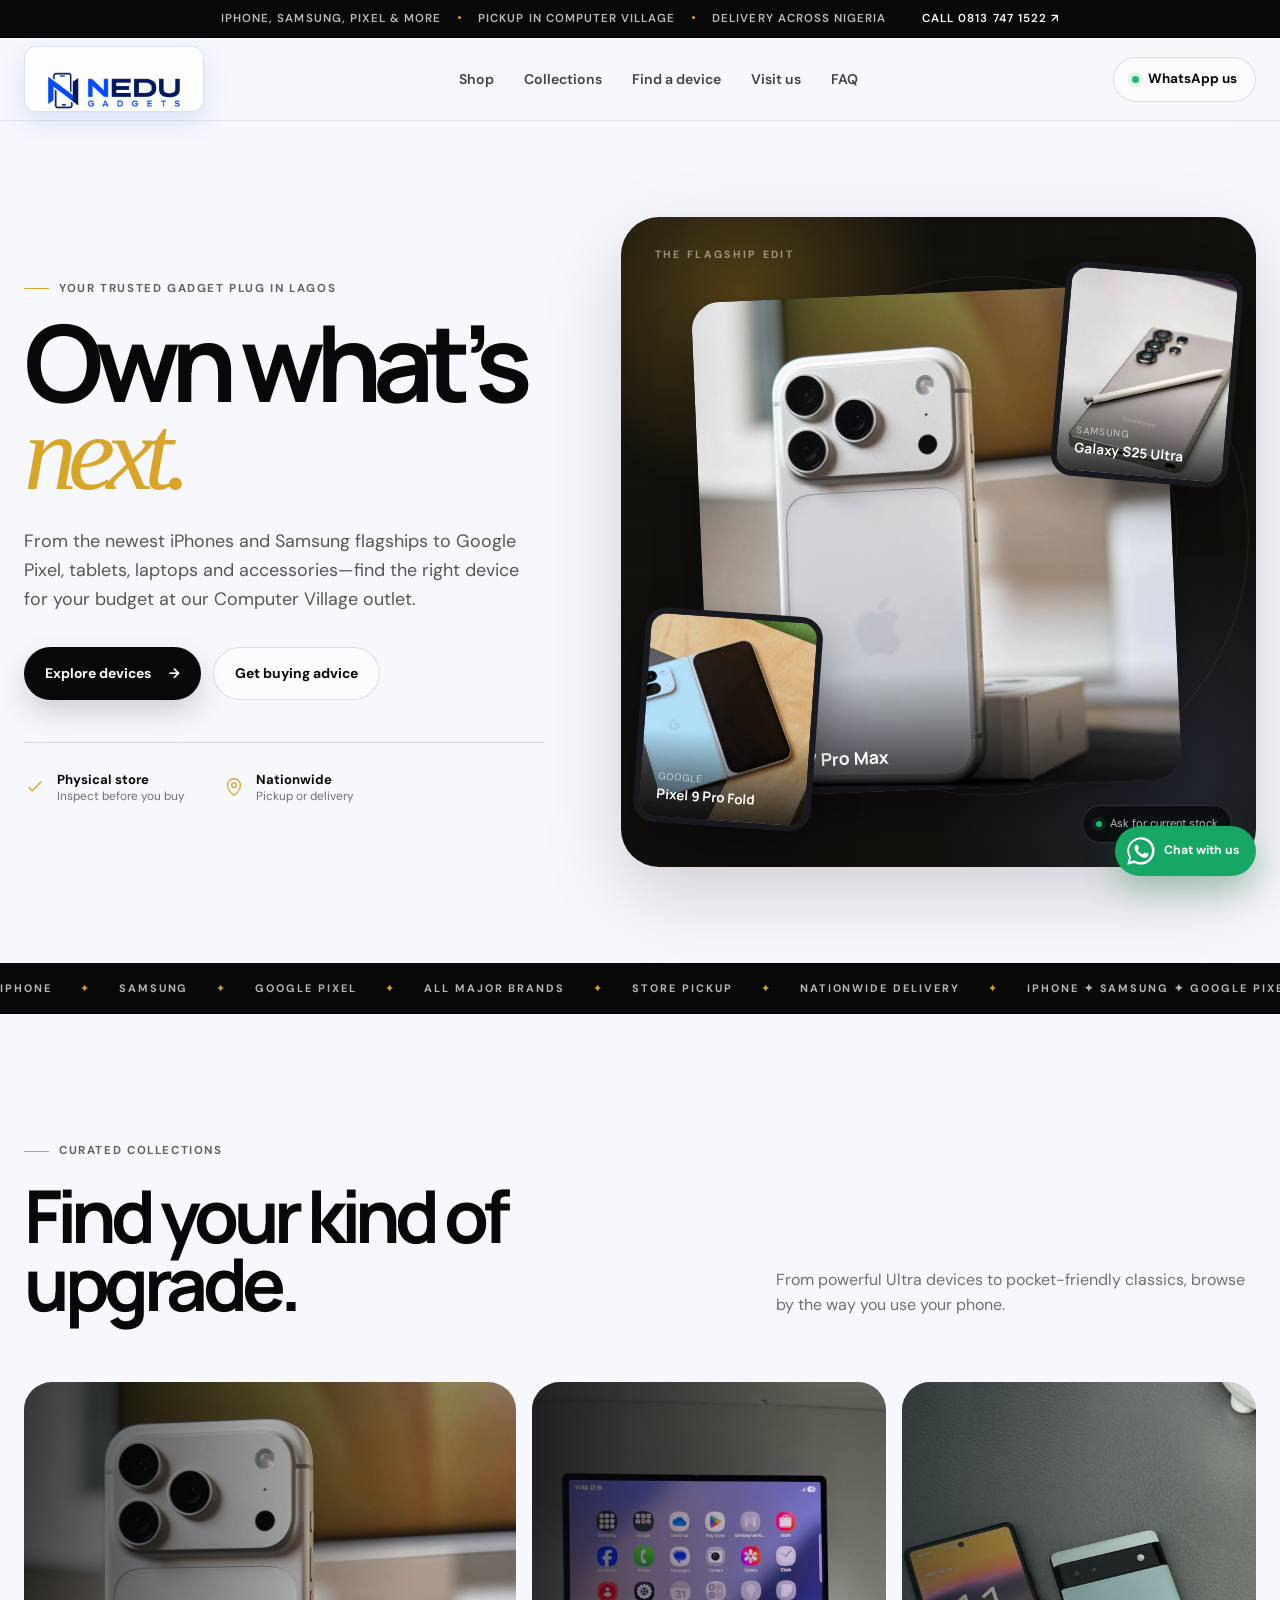
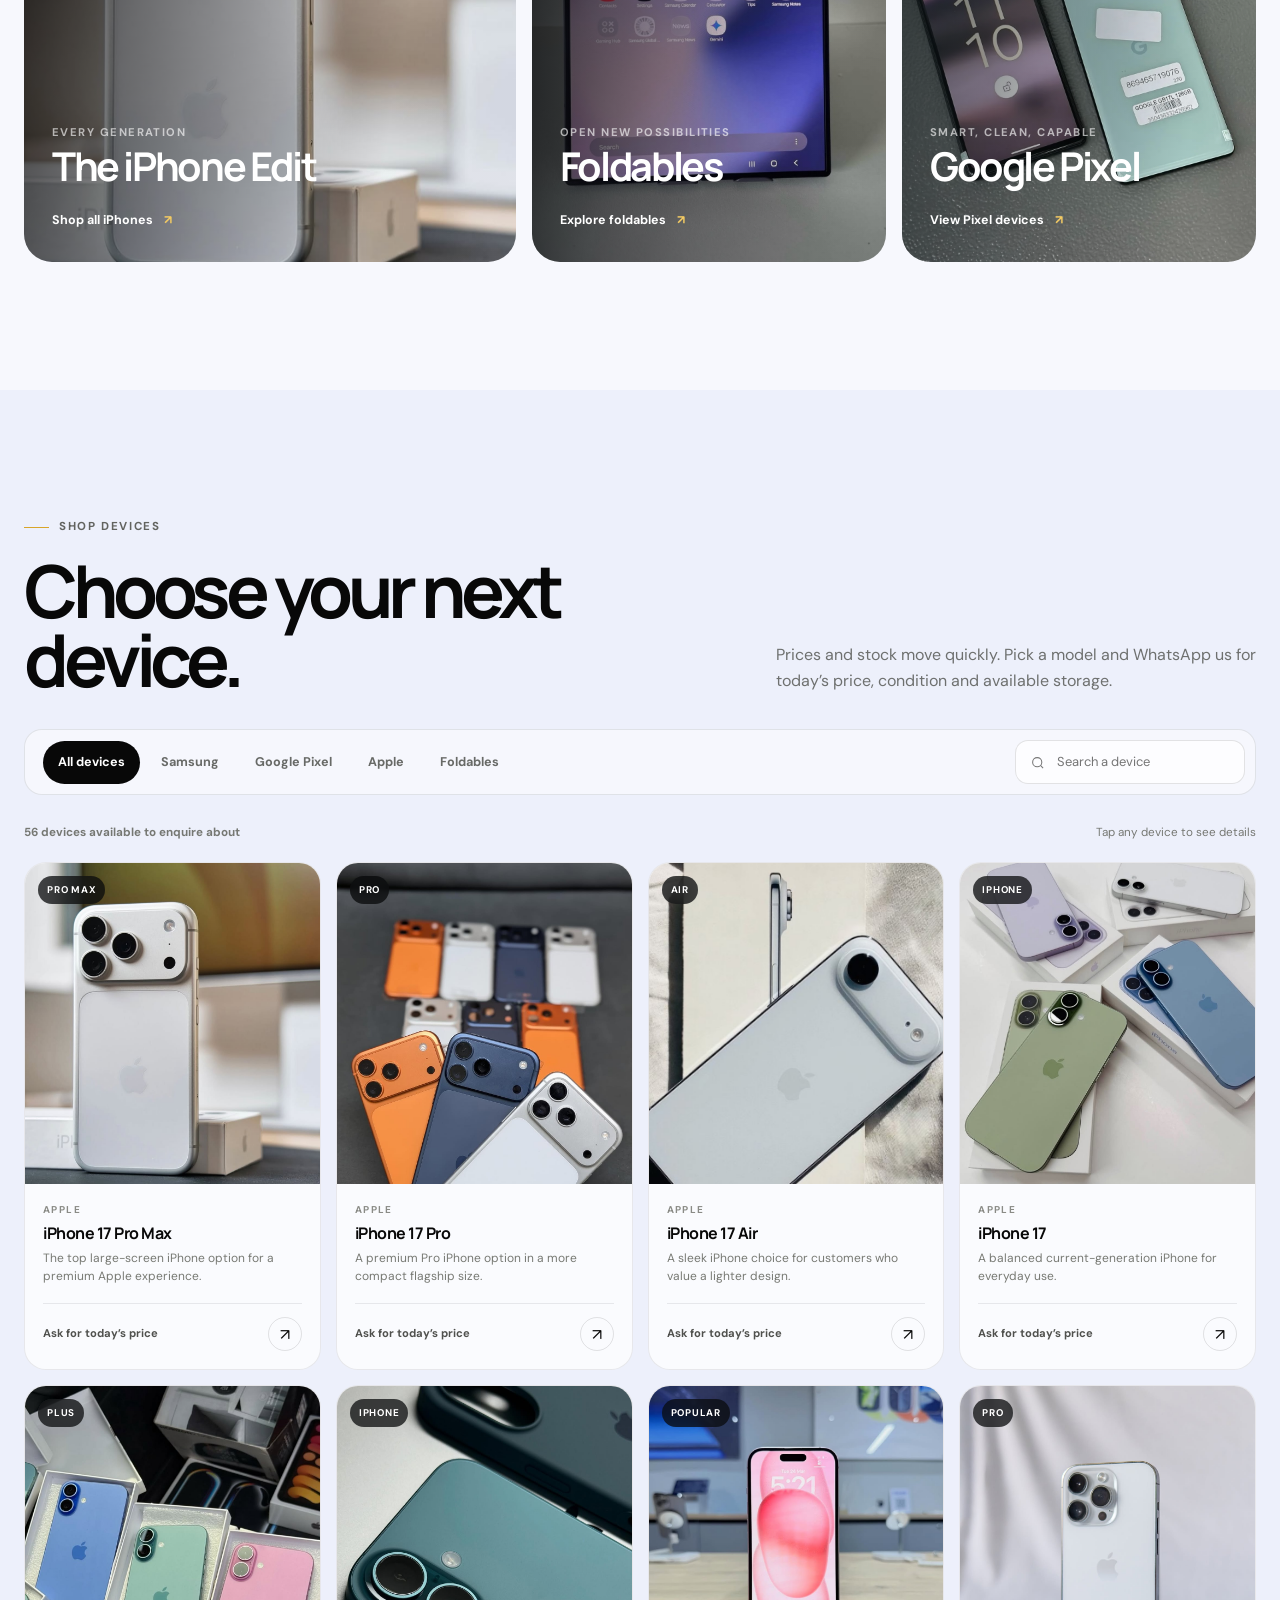
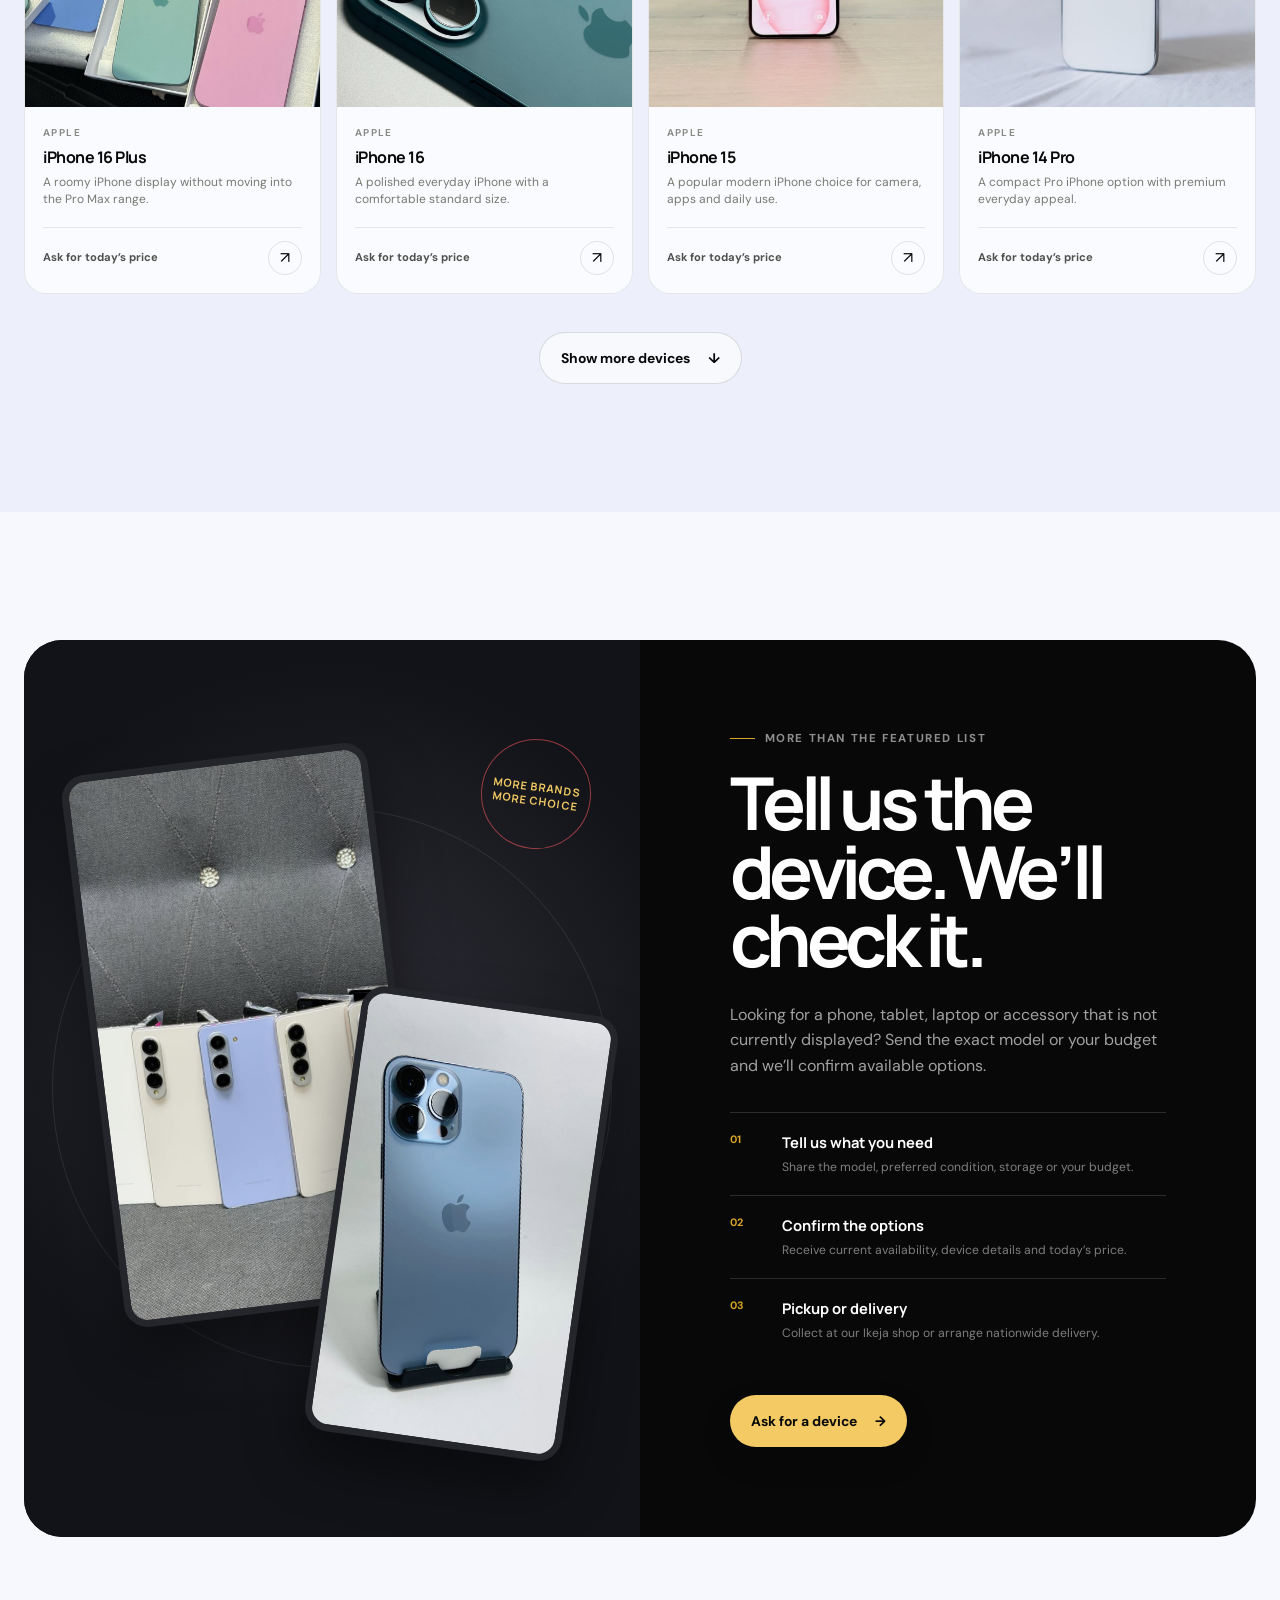
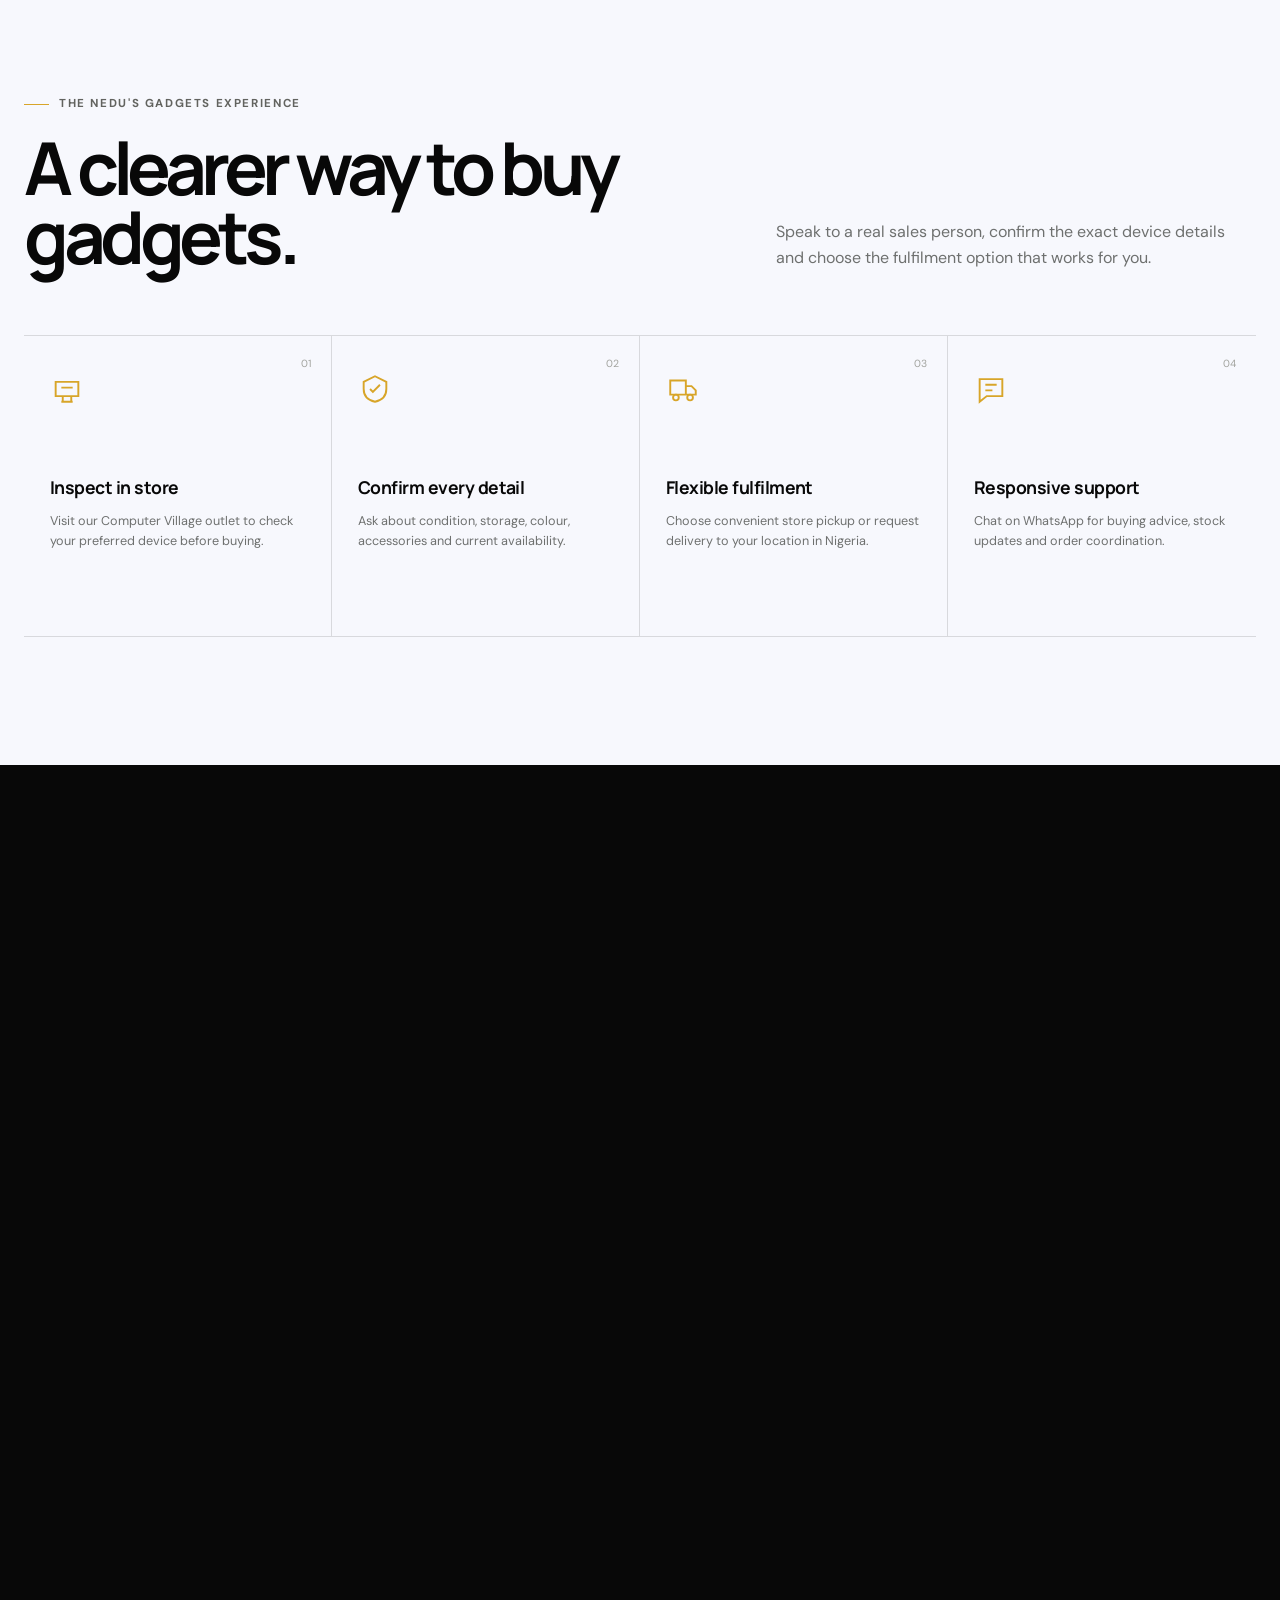
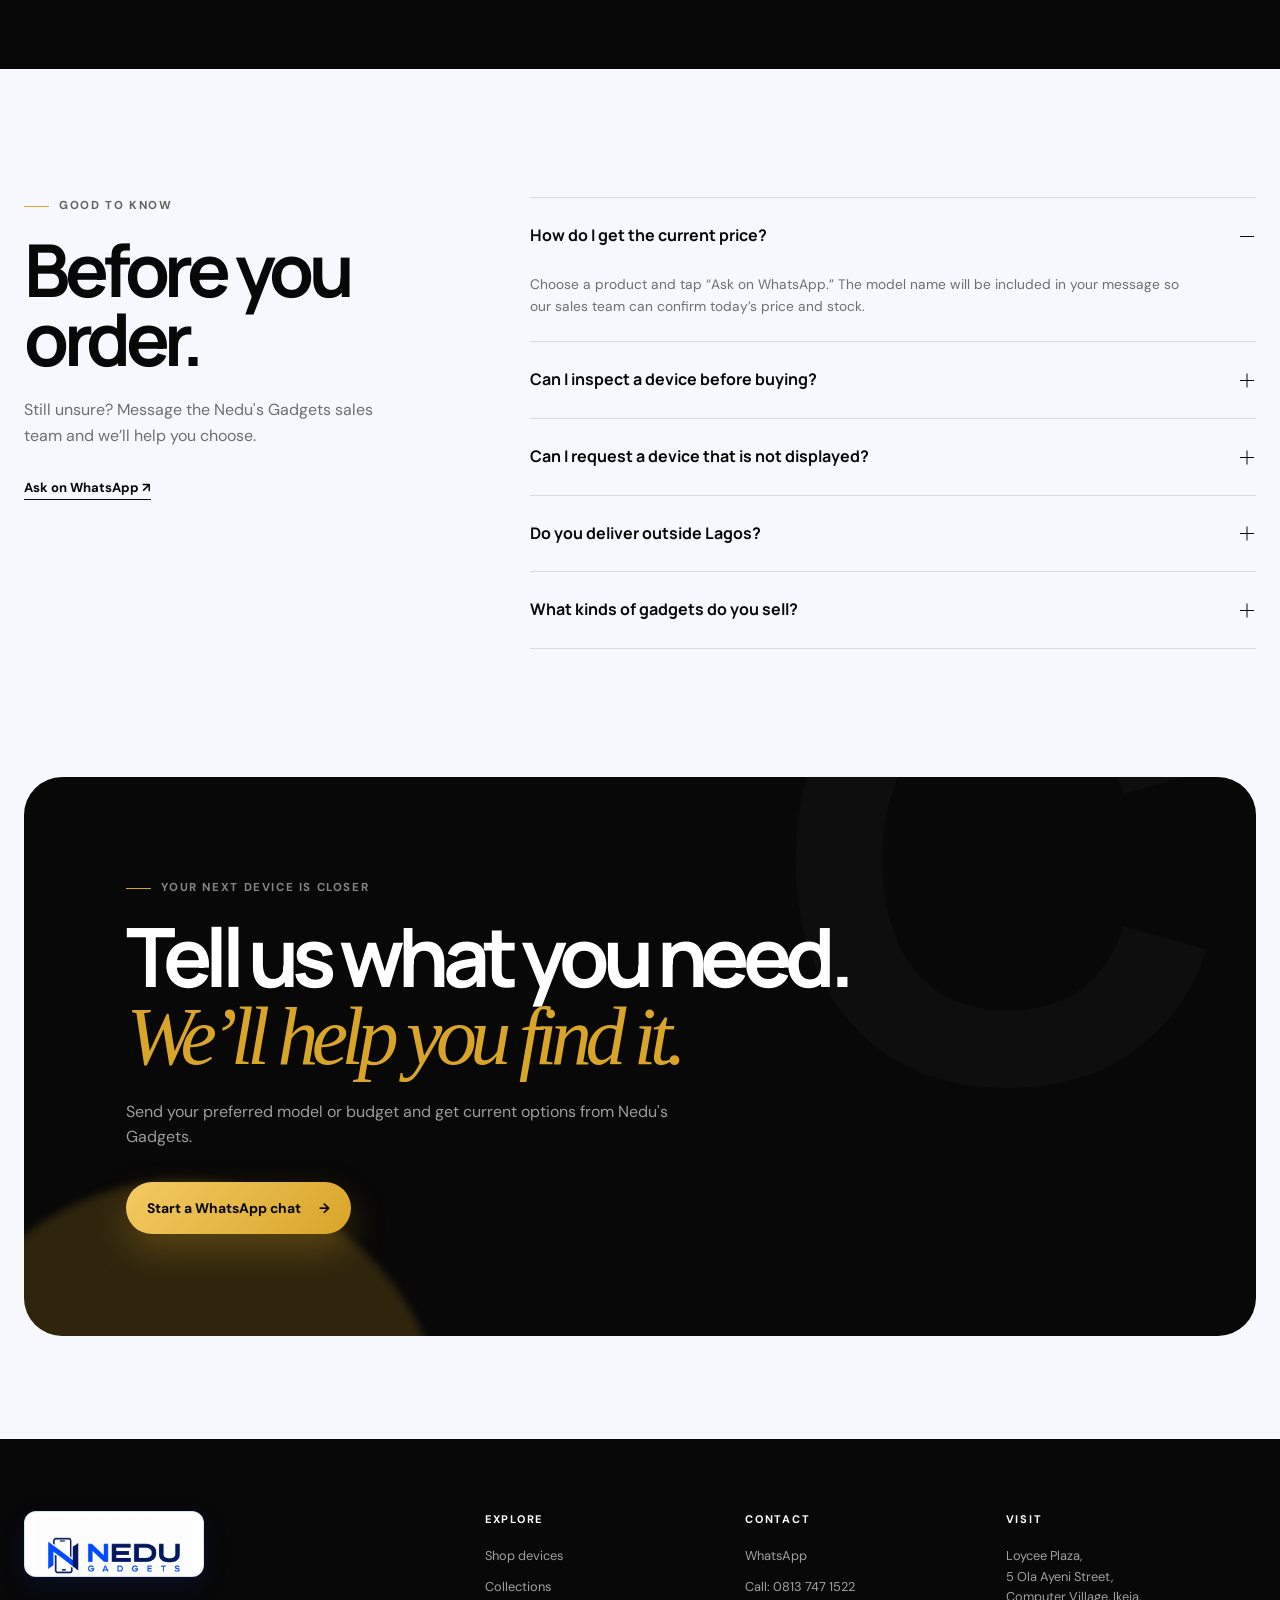
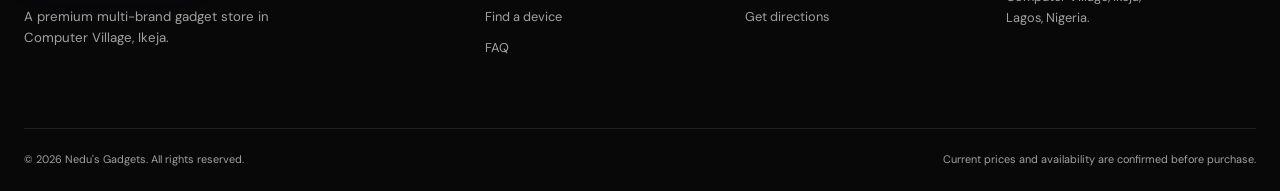
==== index.html @ 0286991c "Copy complete repository from MICHEALSHOE2000/nedus-gadget" ====
<!DOCTYPE html>
<html lang="en">
<head>
  <meta charset="utf-8">
  <meta name="viewport" content="width=device-width, initial-scale=1">
  <meta name="description" content="Shop quality iPhones, Samsung phones, Google Pixel devices, foldables, tablets, laptops and accessories from Nedu's Gadgets in Computer Village, Ikeja.">
  <meta name="theme-color" content="#080808">
  <meta property="og:title" content="Nedu's Gadgets | Premium Multi-Brand Gadget Store">
  <meta property="og:description" content="iPhone, Samsung, Google Pixel and more, with clear buying guidance from our Computer Village store in Ikeja.">
  <meta property="og:type" content="website">
  <meta property="og:image" content="images/nedu-gadgets-logo.png">
  <link rel="icon" href="images/nedu-gadgets-logo.png" type="image/png">
  <title>Nedu's Gadgets | Premium Multi-Brand Gadget Store</title>
  <link rel="preconnect" href="https://fonts.googleapis.com">
  <link rel="preconnect" href="https://fonts.gstatic.com" crossorigin>
  <link href="https://fonts.googleapis.com/css2?family=DM+Sans:wght@400;500;600;700&family=Manrope:wght@500;600;700;800&display=swap" rel="stylesheet">
  <link rel="stylesheet" href="style.css">
  <script src="script.js" defer></script>
</head>
<body>
  <a class="skip-link" href="#main">Skip to content</a>

  <section class="announcement" aria-label="Store announcement">
    <p>iPhone, Samsung, Pixel &amp; more <span></span> Pickup in Computer Village <span></span> Delivery across Nigeria</p>
    <span class="announcement-calls"><a href="tel:+2348137471522">Call&nbsp;0813&nbsp;747&nbsp;1522 <span aria-hidden="true">↗</span></a></span>
  </section>

  <header class="site-header" id="top">
    <nav class="nav shell" aria-label="Primary navigation">
      <a class="brand" href="#top" aria-label="Nedu's Gadgets home">
        <span class="brand-mark"><img src="images/nedu-gadgets-logo.png" alt="Nedu's Gadgets" width="985" height="500"></span>
      </a>

      <button class="menu-toggle" type="button" aria-expanded="false" aria-controls="navMenu" aria-label="Open navigation">
        <span></span><span></span>
      </button>

      <div class="nav-menu" id="navMenu">
        <a href="#shop">Shop</a>
        <a href="#collections">Collections</a>
        <a href="#sourcing">Find a device</a>
        <a href="#visit">Visit us</a>
        <a href="#faq">FAQ</a>
      </div>

      <a class="header-cta" href="https://wa.me/2348137471522?text=Hello%20Nedu%27s%20Gadgets%2C%20I%20want%20to%20order%20a%20gadget.%20Please%20share%20current%20options%20and%20prices." target="_blank" rel="noopener">
        <span class="status-dot" aria-hidden="true"></span> WhatsApp us
      </a>
    </nav>
  </header>

  <main id="main">
    <section class="hero shell" aria-labelledby="hero-title">
      <div class="hero-copy reveal">
        <p class="kicker"><span></span> Your trusted gadget plug in Lagos</p>
        <h1 id="hero-title">Own what’s <em>next.</em></h1>
        <p class="hero-lead">From the newest iPhones and Samsung flagships to Google Pixel, tablets, laptops and accessories—find the right device for your budget at our Computer Village outlet.</p>
        <div class="hero-actions">
          <a class="button button-primary" href="#shop">Explore devices <span aria-hidden="true">→</span></a>
          <a class="button button-secondary" href="https://wa.me/2348137471522?text=Hello%20Nedu%27s%20Gadgets%2C%20help%20me%20choose%20the%20right%20device%20for%20my%20budget." target="_blank" rel="noopener">Get buying advice</a>
        </div>
        <div class="hero-trust" role="group" aria-label="Buying options">
          <div><svg viewBox="0 0 24 24" aria-hidden="true"><path d="m5 12 4 4L19 6"/></svg><span><strong>Physical store</strong>Inspect before you buy</span></div>
          <div><svg viewBox="0 0 24 24" aria-hidden="true"><path d="M12 21s7-4.7 7-11a7 7 0 1 0-14 0c0 6.3 7 11 7 11Z"/><circle cx="12" cy="10" r="2.5"/></svg><span><strong>Nationwide</strong>Pickup or delivery</span></div>
        </div>
      </div>

      <div class="hero-showcase reveal" role="group" aria-label="Featured premium devices">
        <div class="hero-orbit orbit-one"></div>
        <div class="hero-orbit orbit-two"></div>
        <p class="showcase-label">THE FLAGSHIP EDIT</p>
        <figure class="hero-product main-product">
          <img src="images/17promax-1.jpg" alt="Apple iPhone 17 Pro Max" fetchpriority="high">
          <figcaption><span>Apple</span><strong>iPhone 17 Pro Max</strong></figcaption>
        </figure>
        <figure class="hero-product mini-product mini-one">
          <img src="images/products/google-pixel-9-pro-fold.jpg" alt="Google Pixel 9 Pro Fold" fetchpriority="high">
          <figcaption><span>Google</span><strong>Pixel 9 Pro Fold</strong></figcaption>
        </figure>
        <figure class="hero-product mini-product mini-two">
          <img src="images/products/samsung-galaxy-s25-ultra-5g.jpeg" alt="Samsung Galaxy S25 Ultra with S Pen" fetchpriority="high">
          <figcaption><span>Samsung</span><strong>Galaxy S25 Ultra</strong></figcaption>
        </figure>
        <div class="availability-pill"><span></span> Ask for current stock</div>
      </div>
    </section>

    <section class="service-strip" aria-label="Nedu's Gadgets services">
      <div class="service-track">
        <span>IPHONE</span><b>✦</b><span>SAMSUNG</span><b>✦</b><span>GOOGLE PIXEL</span><b>✦</b><span>ALL MAJOR BRANDS</span><b>✦</b><span>STORE PICKUP</span><b>✦</b><span>NATIONWIDE DELIVERY</span><b>✦</b>
      </div>
    </section>

    <section class="collections section shell" id="collections" aria-labelledby="collections-title">
      <div class="section-head reveal">
        <div>
          <p class="kicker"><span></span> Curated collections</p>
          <h2 id="collections-title">Find your kind of upgrade.</h2>
        </div>
        <p>From powerful Ultra devices to pocket-friendly classics, browse by the way you use your phone.</p>
      </div>

      <div class="collection-grid">
        <article class="collection-card collection-dark reveal" data-brand="Apple">
          <div class="collection-copy">
            <p>Every generation</p>
            <h3>The iPhone Edit</h3>
            <button type="button">Shop all iPhones <span aria-hidden="true">↗</span></button>
          </div>
          <img src="images/17promax-1.jpg" alt="Apple iPhone collection" loading="lazy">
        </article>
        <article class="collection-card collection-light reveal" data-collection="Foldable">
          <div class="collection-copy">
            <p>Open new possibilities</p>
            <h3>Foldables</h3>
            <button type="button">Explore foldables <span aria-hidden="true">↗</span></button>
          </div>
          <img src="images/products/samsung-galaxy-z-fold-6.jpeg" alt="Samsung Galaxy Z Fold 6 foldable phone" loading="lazy">
        </article>
        <article class="collection-card collection-accent reveal" data-brand="Google">
          <div class="collection-copy">
            <p>Smart, clean, capable</p>
            <h3>Google Pixel</h3>
            <button type="button">View Pixel devices <span aria-hidden="true">↗</span></button>
          </div>
          <img src="images/products/google-pixel-6a.webp" alt="Google Pixel 6a phones" loading="lazy">
        </article>
      </div>
    </section>

    <section class="shop section" id="shop" aria-labelledby="shop-title">
      <div class="shell">
        <div class="section-head shop-head reveal">
          <div>
            <p class="kicker"><span></span> Shop devices</p>
            <h2 id="shop-title">Choose your next device.</h2>
          </div>
          <p>Prices and stock move quickly. Pick a model and WhatsApp us for today’s price, condition and available storage.</p>
        </div>

        <div class="catalog-toolbar reveal">
          <div class="filter-tabs" id="filterTabs" role="group" aria-label="Filter products by brand">
            <button class="filter active" type="button" data-filter="All">All devices</button>
            <button class="filter" type="button" data-filter="Samsung">Samsung</button>
            <button class="filter" type="button" data-filter="Google">Google Pixel</button>
            <button class="filter" type="button" data-filter="Apple">Apple</button>
            <button class="filter" type="button" data-filter="Foldable">Foldables</button>
          </div>
          <label class="catalog-search">
            <span class="sr-only">Search devices</span>
            <svg viewBox="0 0 24 24" aria-hidden="true"><circle cx="11" cy="11" r="7"/><path d="m20 20-4-4"/></svg>
            <input id="searchInput" type="search" placeholder="Search a device" autocomplete="off">
          </label>
        </div>

        <div class="catalog-meta">
          <p id="resultsCount" aria-live="polite">Loading devices…</p>
          <span>Tap any device to see details</span>
        </div>

        <div class="product-grid" id="productGrid"></div>

        <div class="load-more-wrap">
          <button class="button button-secondary" id="loadMore" type="button">Show more devices <span aria-hidden="true">↓</span></button>
        </div>
      </div>
    </section>

    <section class="sourcing section shell" id="sourcing" aria-labelledby="sourcing-title">
      <div class="sourcing-panel reveal">
        <div class="sourcing-visual">
          <div class="sourcing-image image-a"><img src="images/products/samsung-galaxy-z-fold-5.jpeg" alt="Samsung Galaxy Z Fold 5 selection" loading="lazy"></div>
          <div class="sourcing-image image-b"><img src="images/13promax-1.jpeg" alt="iPhone 13 Pro Max selection" loading="lazy"></div>
          <span class="sourcing-stamp">MORE BRANDS<br>MORE CHOICE</span>
        </div>
        <div class="sourcing-copy">
          <p class="kicker"><span></span> More than the featured list</p>
          <h2 id="sourcing-title">Tell us the device. We’ll check it.</h2>
          <p>Looking for a phone, tablet, laptop or accessory that is not currently displayed? Send the exact model or your budget and we’ll confirm available options.</p>
          <ul>
            <li><span>01</span><div><strong>Tell us what you need</strong><p>Share the model, preferred condition, storage or your budget.</p></div></li>
            <li><span>02</span><div><strong>Confirm the options</strong><p>Receive current availability, device details and today’s price.</p></div></li>
            <li><span>03</span><div><strong>Pickup or delivery</strong><p>Collect at our Ikeja shop or arrange nationwide delivery.</p></div></li>
          </ul>
          <a class="button button-primary" href="https://wa.me/2348137471522?text=Hello%20Nedu%27s%20Gadgets%2C%20I%20am%20looking%20for%20this%20device%3A%20____.%20My%20preferred%20storage%20or%20budget%20is%3A%20____." target="_blank" rel="noopener">Ask for a device <span aria-hidden="true">→</span></a>
        </div>
      </div>
    </section>

    <section class="promise section shell" aria-labelledby="promise-title">
      <div class="section-head reveal">
        <div>
          <p class="kicker"><span></span> The Nedu's Gadgets experience</p>
          <h2 id="promise-title">A clearer way to buy gadgets.</h2>
        </div>
        <p>Speak to a real sales person, confirm the exact device details and choose the fulfilment option that works for you.</p>
      </div>
      <div class="promise-grid">
        <article class="reveal"><span>01</span><svg viewBox="0 0 24 24" aria-hidden="true"><path d="M4 7h16v10H4z"/><path d="M8 21h8M9 17v4m6-4v4M8 11h8"/></svg><h3>Inspect in store</h3><p>Visit our Computer Village outlet to check your preferred device before buying.</p></article>
        <article class="reveal"><span>02</span><svg viewBox="0 0 24 24" aria-hidden="true"><path d="m12 3 8 4v5c0 5-3.4 8-8 9-4.6-1-8-4-8-9V7z"/><path d="m8.5 12 2 2 5-5"/></svg><h3>Confirm every detail</h3><p>Ask about condition, storage, colour, accessories and current availability.</p></article>
        <article class="reveal"><span>03</span><svg viewBox="0 0 24 24" aria-hidden="true"><path d="M3 6h11v10H3zM14 10h4l3 3v3h-7z"/><circle cx="7" cy="18" r="2"/><circle cx="17" cy="18" r="2"/></svg><h3>Flexible fulfilment</h3><p>Choose convenient store pickup or request delivery to your location in Nigeria.</p></article>
        <article class="reveal"><span>04</span><svg viewBox="0 0 24 24" aria-hidden="true"><path d="M4 5h16v12H9l-5 4z"/><path d="M8 9h8M8 13h5"/></svg><h3>Responsive support</h3><p>Chat on WhatsApp for buying advice, stock updates and order coordination.</p></article>
      </div>
    </section>

    <section class="visit section" id="visit" aria-labelledby="visit-title">
      <div class="visit-grid shell">
        <div class="visit-copy reveal">
          <p class="kicker"><span></span> Visit Nedu's Gadgets</p>
          <h2 id="visit-title">See it. Hold it. Choose with confidence.</h2>
          <p>Walk into our Computer Village outlet and let us help you compare devices based on how you work, create and stay connected.</p>
          <address>
            <span>OUR STORE</span>
            <strong>Loycee Plaza,<br>5 Ola Ayeni Street,<br>Computer Village, Ikeja,<br>Lagos, Nigeria.</strong>
          </address>
          <div class="visit-actions">
            <a class="button button-primary" href="https://www.google.com/maps/search/?api=1&query=Loycee%20Plaza%2C%205%20Ola%20Ayeni%20Street%2C%20Computer%20Village%2C%20Ikeja%2C%20Lagos" target="_blank" rel="noopener">Get directions <span aria-hidden="true">↗</span></a>
            <span class="visit-call-lines">Call <a class="text-link" href="tel:+2348137471522">0813&nbsp;747&nbsp;1522</a></span>
          </div>
        </div>
        <figure class="store-figure reveal">
          <img src="images/shop.webp" alt="Nedu's Gadgets store in Computer Village, Ikeja" loading="lazy">
          <figcaption><span class="status-dot"></span> Open for walk-in enquiries</figcaption>
        </figure>
      </div>
    </section>

    <section class="faq section shell" id="faq" aria-labelledby="faq-title">
      <div class="faq-intro reveal">
        <p class="kicker"><span></span> Good to know</p>
        <h2 id="faq-title">Before you order.</h2>
        <p>Still unsure? Message the Nedu's Gadgets sales team and we’ll help you choose.</p>
        <a class="text-link" href="https://wa.me/2348137471522?text=Hello%20Nedu%27s%20Gadgets%2C%20I%20have%20a%20question%20before%20I%20order." target="_blank" rel="noopener">Ask on WhatsApp <span aria-hidden="true">↗</span></a>
      </div>
      <div class="faq-list reveal">
        <details open><summary>How do I get the current price?<span></span></summary><p>Choose a product and tap “Ask on WhatsApp.” The model name will be included in your message so our sales team can confirm today’s price and stock.</p></details>
        <details><summary>Can I inspect a device before buying?<span></span></summary><p>Yes. Visit us at Loycee Plaza, 5 Ola Ayeni Street, Computer Village, Ikeja, Lagos to inspect available devices and speak with our team.</p></details>
        <details><summary>Can I request a device that is not displayed?<span></span></summary><p>Yes. Send the exact model or your budget on WhatsApp and the team will confirm currently available options.</p></details>
        <details><summary>Do you deliver outside Lagos?<span></span></summary><p>Delivery options are available across Nigeria. Confirm the destination and delivery arrangement with our sales team before payment.</p></details>
        <details><summary>What kinds of gadgets do you sell?<span></span></summary><p>Nedu's Gadgets supplies phones, foldables, tablets, laptops and useful accessories across several popular brands.</p></details>
      </div>
    </section>

    <section class="final-cta shell reveal" aria-labelledby="cta-title">
      <div class="cta-glow"></div>
      <p class="kicker light"><span></span> Your next device is closer</p>
      <h2 id="cta-title">Tell us what you need.<br><em>We’ll help you find it.</em></h2>
      <p>Send your preferred model or budget and get current options from Nedu's Gadgets.</p>
      <a class="button button-gold" href="https://wa.me/2348137471522?text=Hello%20Nedu%27s%20Gadgets%2C%20my%20budget%20is%20____%20and%20I%20need%20a%20device%20for%20____.%20What%20do%20you%20recommend%3F" target="_blank" rel="noopener">Start a WhatsApp chat <span aria-hidden="true">→</span></a>
    </section>
  </main>

  <footer class="site-footer">
    <div class="footer-main shell">
      <div class="footer-brand">
        <a class="brand" href="#top" aria-label="Nedu's Gadgets home"><span class="brand-mark"><img src="images/nedu-gadgets-logo.png" alt="Nedu's Gadgets" width="985" height="500"></span></a>
        <p>A premium multi-brand gadget store in Computer Village, Ikeja.</p>
      </div>
      <div class="footer-column"><h3>Explore</h3><a href="#shop">Shop devices</a><a href="#collections">Collections</a><a href="#sourcing">Find a device</a><a href="#faq">FAQ</a></div>
      <div class="footer-column"><h3>Contact</h3><a href="https://wa.me/2348137471522" target="_blank" rel="noopener">WhatsApp</a><a href="tel:+2348137471522">Call:&nbsp;0813&nbsp;747&nbsp;1522</a><a href="https://www.google.com/maps/search/?api=1&query=Loycee%20Plaza%2C%205%20Ola%20Ayeni%20Street%2C%20Computer%20Village%2C%20Ikeja%2C%20Lagos" target="_blank" rel="noopener">Get directions</a></div>
      <div class="footer-column footer-address"><h3>Visit</h3><p>Loycee Plaza,<br>5 Ola Ayeni Street,<br>Computer Village, Ikeja,<br>Lagos, Nigeria.</p></div>
    </div>
    <div class="footer-bottom shell"><p>© <span id="year"></span> Nedu's Gadgets. All rights reserved.</p><p>Current prices and availability are confirmed before purchase.</p></div>
  </footer>

  <a class="whatsapp-float" href="https://wa.me/2348137471522?text=Hello%20Nedu%27s%20Gadgets%2C%20I%20want%20to%20make%20an%20enquiry." target="_blank" rel="noopener" aria-label="Chat with Nedu's Gadgets on WhatsApp">
    <svg viewBox="0 0 32 32" aria-hidden="true"><path d="M27.3 4.6A15.2 15.2 0 0 0 3.4 22.9L1.3 30.7l8-2.1A15.2 15.2 0 0 0 27.3 4.6Zm-11 23.2c-2.4 0-4.7-.7-6.7-1.8l-.5-.3-4.8 1.3 1.3-4.7-.3-.5A12.6 12.6 0 1 1 16.3 27.8Zm6.9-9.4c-.4-.2-2.2-1.1-2.5-1.2-.3-.1-.6-.2-.8.2l-1.1 1.3c-.2.3-.4.3-.8.1-2.1-1-3.5-1.9-4.9-4.3-.4-.6.4-.6 1.1-2 .1-.3.1-.5 0-.7l-1.1-2.7c-.3-.7-.6-.6-.8-.6h-.7c-.3 0-.7.1-1 .5-.3.4-1.3 1.3-1.3 3.2 0 1.9 1.4 3.7 1.6 4 .2.3 2.7 4.1 6.5 5.8 2.4 1 3.3 1.1 4.5.9 1.3-.2 2.2-1.3 2.5-2.6.3-1.3.3-2.4.2-2.6-.1-.2-.4-.3-.8-.5Z"/></svg>
    <span>Chat with us</span>
  </a>

  <div class="mobile-order-bar">
    <a href="tel:+2348137471522">Call&nbsp;store</a>
    <a href="https://wa.me/2348137471522?text=Hello%20Nedu%27s%20Gadgets%2C%20I%20want%20to%20order%20a%20gadget." target="_blank" rel="noopener">Order on WhatsApp</a>
  </div>

  <dialog class="product-dialog" id="productDialog" aria-labelledby="dialogTitle">
    <button class="dialog-close" type="button" aria-label="Close product details">×</button>
    <div class="dialog-grid">
      <div class="dialog-image"><img id="dialogImage" src="images/products/samsung-galaxy-z-fold-7.jpeg" alt="Selected product"></div>
      <div class="dialog-copy">
        <p class="dialog-brand" id="dialogBrand"></p>
        <h2 id="dialogTitle">Product details</h2>
        <p id="dialogDescription"></p>
        <div class="dialog-points"><span>✓ Current stock confirmed on WhatsApp</span><span>✓ Pickup or delivery options</span><span>✓ Multiple brands and device categories available</span></div>
        <p class="dialog-price">Ask for today’s price</p>
        <a class="button button-primary" id="dialogWhatsApp" href="#" target="_blank" rel="noopener">Ask on WhatsApp <span aria-hidden="true">→</span></a>
      </div>
    </div>
  </dialog>
</body>
</html>
---- style.css ----
:root {
  --ink: #080808;
  --ink-2: #17130b;
  --paper: #f7f8fd;
  --paper-2: #eaedf9;
  --white: #fff;
  --gold: #d8a529;
  --gold-light: #f3ca63;
  --green: #20b96b;
  --muted: #6e706f;
  --line: rgba(10, 11, 13, .13);
  --dark-line: rgba(255, 255, 255, .14);
  --shadow: 0 28px 80px rgba(0, 0, 0, .16);
  --radius: 28px;
  --font-display: "Manrope", "Arial Black", sans-serif;
  --font-body: "DM Sans", Arial, sans-serif;
}

*, *::before, *::after { box-sizing: border-box; }
html { scroll-behavior: smooth; scroll-padding-top: 96px; }
body {
  margin: 0;
  overflow-x: hidden;
  color: var(--ink);
  background: var(--paper);
  font-family: var(--font-body);
  line-height: 1.6;
  -webkit-font-smoothing: antialiased;
}
body.menu-open { overflow: hidden; }
img { display: block; max-width: 100%; }
a { color: inherit; text-decoration: none; }
button, input { font: inherit; }
button { color: inherit; }
p, h1, h2, h3 { margin-top: 0; }
::selection { color: var(--white); background: var(--gold); }
.shell { width: min(1280px, calc(100% - 48px)); margin-inline: auto; }
.section { padding-block: clamp(84px, 10vw, 144px); }
.sr-only { position: absolute; width: 1px; height: 1px; padding: 0; margin: -1px; overflow: hidden; clip: rect(0, 0, 0, 0); white-space: nowrap; border: 0; }
.skip-link { position: fixed; top: 10px; left: 10px; z-index: 200; padding: 10px 16px; color: #fff; background: var(--ink); transform: translateY(-140%); }
.skip-link:focus { transform: none; }

.announcement {
  min-height: 38px;
  padding: 7px 24px;
  display: flex;
  align-items: center;
  justify-content: center;
  gap: 36px;
  color: rgba(255,255,255,.72);
  background: #080808;
  font-size: .72rem;
  font-weight: 600;
  letter-spacing: .09em;
  text-transform: uppercase;
}
.announcement p { margin: 0; }
.announcement p span { display: inline-block; width: 3px; height: 3px; margin: 3px 13px; border-radius: 50%; background: var(--gold); }
.announcement-calls { display: inline-flex; align-items: center; gap: 14px; white-space: nowrap; }
.announcement a { color: var(--white); }
.announcement a:hover { color: var(--gold-light); }

.site-header {
  position: sticky;
  top: 0;
  z-index: 100;
  border-bottom: 1px solid rgba(10,11,13,.08);
  background: rgba(247, 248, 253, .86);
  backdrop-filter: blur(18px);
  -webkit-backdrop-filter: blur(18px);
}
.nav { min-height: 82px; display: flex; align-items: center; justify-content: space-between; gap: 30px; }
.brand { display: inline-flex; align-items: center; gap: 12px; flex: 0 0 auto; }
.brand-mark {
  width: 180px;
  height: 66px;
  padding: 3px 7px;
  display: grid;
  place-items: center;
  overflow: hidden;
  border: 1px solid rgba(16, 72, 205, .16);
  border-radius: 12px;
  background: #fff;
  box-shadow: 0 10px 26px rgba(16, 72, 205, .13);
}
.brand-mark img {
  width: 100%;
  height: 100%;
  object-fit: contain;
}
.nav-menu { display: flex; align-items: center; gap: 30px; }
.nav-menu a { position: relative; color: #3f4142; font-size: .88rem; font-weight: 600; }
.nav-menu a::after { content: ""; position: absolute; left: 0; right: 100%; bottom: -7px; height: 1px; background: var(--ink); transition: right .25s ease; }
.nav-menu a:hover::after { right: 0; }
.header-cta {
  min-height: 45px;
  padding: 10px 18px;
  display: inline-flex;
  align-items: center;
  gap: 9px;
  border: 1px solid var(--line);
  border-radius: 999px;
  background: rgba(255,255,255,.6);
  font-size: .84rem;
  font-weight: 700;
  transition: background .25s ease, color .25s ease, transform .25s ease;
}
.header-cta:hover { color: var(--white); background: var(--ink); transform: translateY(-2px); }
.status-dot { width: 7px; height: 7px; flex: 0 0 auto; border-radius: 50%; background: var(--green); box-shadow: 0 0 0 4px rgba(32,185,107,.13); }
.menu-toggle { display: none; width: 46px; height: 46px; padding: 0; border: 1px solid var(--line); border-radius: 50%; background: transparent; }
.menu-toggle span { display: block; width: 20px; height: 1.5px; margin: 5px auto; background: var(--ink); transition: transform .25s ease; }

.hero {
  min-height: calc(100vh - 120px);
  padding-block: clamp(54px, 7.5vw, 96px);
  display: grid;
  grid-template-columns: minmax(0, .9fr) minmax(480px, 1.1fr);
  align-items: center;
  gap: clamp(42px, 6vw, 100px);
}
.hero-copy { padding-block: 24px; }
.kicker { margin-bottom: 20px; display: flex; align-items: center; gap: 10px; color: #62635f; font-size: .72rem; font-weight: 700; letter-spacing: .14em; text-transform: uppercase; }
.kicker > span { width: 25px; height: 1px; background: var(--gold); }
.hero h1 {
  max-width: 760px;
  margin-bottom: 30px;
  font-family: var(--font-display);
  font-size: clamp(4rem, 8.3vw, 8.2rem);
  font-weight: 700;
  letter-spacing: -.085em;
  line-height: .82;
}
.hero h1 em, .final-cta h2 em { color: var(--gold); font-family: Georgia, serif; font-weight: 400; }
.hero-lead { max-width: 600px; margin-bottom: 34px; color: #555753; font-size: clamp(1rem, 1.4vw, 1.16rem); }
.hero-actions { display: flex; flex-wrap: wrap; gap: 12px; }
.button {
  min-height: 52px;
  padding: 14px 21px;
  display: inline-flex;
  align-items: center;
  justify-content: center;
  gap: 18px;
  border: 0;
  border-radius: 999px;
  cursor: pointer;
  font-size: .87rem;
  font-weight: 700;
  transition: transform .25s ease, box-shadow .25s ease, background .25s ease, color .25s ease;
}
.button:hover { transform: translateY(-3px); }
.button-primary { color: #fff; background: var(--ink); box-shadow: 0 13px 30px rgba(0,0,0,.16); }
.button-primary:hover { background: #292b30; box-shadow: 0 18px 36px rgba(0,0,0,.2); }
.button-secondary { border: 1px solid var(--line); background: rgba(255,255,255,.58); }
.button-secondary:hover { background: var(--white); }
.button-gold { color: var(--ink); background: linear-gradient(135deg, var(--gold-light), var(--gold)); box-shadow: 0 16px 36px rgba(216,165,41,.25); }
.hero-trust { margin-top: 42px; padding-top: 28px; display: flex; gap: 38px; border-top: 1px solid var(--line); }
.hero-trust > div { display: flex; align-items: center; gap: 11px; }
.hero-trust svg { width: 22px; fill: none; stroke: var(--gold); stroke-width: 1.5; }
.hero-trust span { display: grid; color: var(--muted); font-size: .74rem; line-height: 1.35; }
.hero-trust strong { color: var(--ink); font-size: .82rem; }

.hero-showcase {
  position: relative;
  min-height: 650px;
  overflow: hidden;
  border-radius: 38px;
  isolation: isolate;
  color: #fff;
  background:
    radial-gradient(circle at 19% 12%, rgba(216,165,41,.32), transparent 26%),
    radial-gradient(circle at 85% 85%, rgba(79,93,128,.32), transparent 30%),
    #11100d;
  box-shadow: var(--shadow);
}
.hero-showcase::after { content: ""; position: absolute; inset: 0; z-index: -1; opacity: .35; background-image: linear-gradient(rgba(255,255,255,.025) 1px, transparent 1px), linear-gradient(90deg, rgba(255,255,255,.025) 1px, transparent 1px); background-size: 44px 44px; }
.showcase-label { position: absolute; z-index: 5; top: 30px; left: 34px; margin: 0; color: rgba(255,255,255,.48); font-size: .66rem; font-weight: 700; letter-spacing: .22em; }
.hero-orbit { position: absolute; border: 1px solid rgba(255,255,255,.08); border-radius: 50%; }
.orbit-one { width: 520px; height: 520px; left: 17%; top: 9%; }
.orbit-two { width: 360px; height: 360px; left: 31%; top: 21%; }
.hero-product { position: absolute; margin: 0; overflow: hidden; background: #17191d; box-shadow: 0 22px 45px rgba(0,0,0,.34); }
.hero-product img { width: 100%; height: 100%; object-fit: cover; transition: transform .7s cubic-bezier(.2,.8,.2,1); }
.hero-product:hover img { transform: scale(1.035); }
.hero-product figcaption { position: absolute; inset: auto 0 0; padding: 42px 17px 15px; display: grid; color: #fff; background: linear-gradient(transparent, rgba(0,0,0,.78)); line-height: 1.2; }
.hero-product figcaption span { color: rgba(255,255,255,.65); font-size: .61rem; text-transform: uppercase; letter-spacing: .12em; }
.hero-product figcaption strong { margin-top: 3px; font-family: var(--font-display); font-size: .84rem; }
.main-product { inset: 76px 84px 78px 80px; border-radius: 28px; transform: rotate(-2.4deg); }
.main-product figcaption { padding: 60px 26px 24px; }
.main-product figcaption strong { font-size: 1.1rem; }
.mini-product { width: 178px; height: 215px; z-index: 3; border: 6px solid #181a1f; border-radius: 22px; }
.mini-one { left: 18px; bottom: 40px; transform: rotate(4deg); }
.mini-two { right: 20px; top: 50px; transform: rotate(5deg); }
.availability-pill { position: absolute; z-index: 5; right: 24px; bottom: 24px; padding: 9px 13px; display: flex; align-items: center; gap: 8px; border: 1px solid rgba(255,255,255,.15); border-radius: 999px; color: rgba(255,255,255,.72); background: rgba(8,9,12,.74); backdrop-filter: blur(12px); font-size: .7rem; }
.availability-pill span { width: 6px; height: 6px; border-radius: 50%; background: var(--green); box-shadow: 0 0 0 4px rgba(32,185,107,.14); }

.service-strip { overflow: hidden; padding: 17px 0; color: rgba(255,255,255,.7); background: #080808; }
.service-track { width: max-content; display: flex; align-items: center; gap: 28px; animation: ticker 32s linear infinite; font-size: .68rem; font-weight: 700; letter-spacing: .18em; white-space: nowrap; }
.service-track::after { content: "IPHONE  ✦  SAMSUNG  ✦  GOOGLE PIXEL  ✦  ALL MAJOR BRANDS  ✦  STORE PICKUP  ✦  NATIONWIDE DELIVERY  ✦"; }
.service-track b { color: var(--gold); font-weight: 400; }
@keyframes ticker { to { transform: translateX(-50%); } }

.section-head { margin-bottom: clamp(38px, 5vw, 68px); display: grid; grid-template-columns: minmax(0, 1fr) minmax(280px, 480px); align-items: end; gap: 50px; }
.section-head h2, .sourcing-copy h2, .visit-copy h2, .faq-intro h2 {
  margin-bottom: 0;
  font-family: var(--font-display);
  font-size: clamp(2.6rem, 5.7vw, 5.6rem);
  font-weight: 700;
  letter-spacing: -.075em;
  line-height: .94;
}
.section-head > p { margin: 0; color: var(--muted); font-size: 1rem; }

.collection-grid { display: grid; grid-template-columns: 1.25fr .9fr .9fr; gap: 16px; }
.collection-card { position: relative; min-height: 480px; overflow: hidden; border-radius: var(--radius); cursor: pointer; isolation: isolate; }
.collection-card::after { content: ""; position: absolute; inset: 0; z-index: -1; background: linear-gradient(100deg, rgba(0,0,0,.76), rgba(0,0,0,.02) 74%); }
.collection-card img { position: absolute; z-index: -2; inset: 0; width: 100%; height: 100%; object-fit: cover; transition: transform .8s cubic-bezier(.2,.8,.2,1); }
.collection-card:hover img { transform: scale(1.045); }
.collection-copy { position: absolute; z-index: 2; inset: auto 28px 30px; color: #fff; }
.collection-copy p { margin-bottom: 5px; color: rgba(255,255,255,.63); font-size: .7rem; font-weight: 700; letter-spacing: .13em; text-transform: uppercase; }
.collection-copy h3 { margin-bottom: 20px; font-family: var(--font-display); font-size: clamp(2rem, 3.1vw, 3.3rem); letter-spacing: -.06em; line-height: 1; }
.collection-copy button { padding: 0; border: 0; color: #fff; background: none; font-size: .78rem; font-weight: 700; cursor: pointer; }
.collection-copy button span { margin-left: 8px; color: var(--gold-light); }
.collection-light::after { background: linear-gradient(90deg, rgba(8,9,12,.75), rgba(8,9,12,.04) 80%); }
.collection-accent::after { background: linear-gradient(100deg, rgba(16,24,26,.72), rgba(16,24,26,.02) 80%); }

.shop { background: #edf0fb; }
.shop-head { margin-bottom: 36px; }
.catalog-toolbar { padding: 10px 10px 10px 18px; display: flex; align-items: center; justify-content: space-between; gap: 18px; border: 1px solid rgba(10,11,13,.09); border-radius: 18px; background: rgba(255,255,255,.48); }
.filter-tabs { display: flex; gap: 6px; overflow-x: auto; scrollbar-width: none; }
.filter-tabs::-webkit-scrollbar { display: none; }
.filter { flex: 0 0 auto; padding: 11px 15px; border: 0; border-radius: 999px; color: #686a67; background: transparent; cursor: pointer; font-size: .79rem; font-weight: 700; }
.filter.active { color: #fff; background: var(--ink); }
.catalog-search { width: 230px; min-height: 44px; flex: 0 0 auto; padding-inline: 14px; display: flex; align-items: center; gap: 9px; border: 1px solid rgba(10,11,13,.11); border-radius: 13px; background: rgba(255,255,255,.72); }
.catalog-search svg { width: 18px; fill: none; stroke: #777; stroke-width: 1.6; }
.catalog-search input { width: 100%; min-width: 0; border: 0; outline: 0; background: none; font-size: .81rem; }
.catalog-meta { margin: 28px 0 20px; display: flex; justify-content: space-between; color: #767873; font-size: .73rem; }
.catalog-meta p { margin: 0; font-weight: 700; }
.product-grid { display: grid; grid-template-columns: repeat(4, minmax(0, 1fr)); gap: 15px; }
.product-card { position: relative; overflow: hidden; border: 1px solid rgba(10,11,13,.08); border-radius: 22px; background: rgba(255,255,255,.72); transition: transform .35s ease, box-shadow .35s ease, background .35s ease; }
.product-card:hover { z-index: 2; background: #fff; transform: translateY(-7px); box-shadow: 0 22px 48px rgba(10,11,13,.12); }
.product-media { position: relative; aspect-ratio: .92; overflow: hidden; background: #dad7cf; }
.product-media img { width: 100%; height: 100%; object-fit: cover; transition: transform .65s cubic-bezier(.2,.8,.2,1); }
.product-media img.product-image-contain { padding: 24px; object-fit: contain; background: linear-gradient(145deg, #f7f8fb, #e9edf4); }
.product-card:hover .product-media img { transform: scale(1.035); }
.product-tag { position: absolute; top: 13px; left: 13px; padding: 6px 9px; border-radius: 999px; color: #fff; background: rgba(10,11,13,.75); backdrop-filter: blur(10px); font-size: .61rem; font-weight: 700; letter-spacing: .08em; text-transform: uppercase; }
.product-body { padding: 18px; }
.product-brand { margin-bottom: 6px; color: #8a8b86; font-size: .62rem; font-weight: 700; letter-spacing: .14em; text-transform: uppercase; }
.product-body h3 { margin-bottom: 7px; font-family: var(--font-display); font-size: 1rem; letter-spacing: -.03em; line-height: 1.25; }
.product-body > p:not(.product-brand) { min-height: 39px; margin-bottom: 14px; color: #777973; font-size: .75rem; line-height: 1.45; }
.product-footer { padding-top: 13px; display: flex; align-items: center; justify-content: space-between; gap: 10px; border-top: 1px solid rgba(10,11,13,.08); }
.product-footer span { color: #50514e; font-size: .7rem; font-weight: 700; }
.product-footer button { width: 34px; height: 34px; display: grid; place-items: center; border: 1px solid rgba(10,11,13,.11); border-radius: 50%; background: transparent; cursor: pointer; transition: color .2s ease, background .2s ease; }
.product-footer button:hover { color: #fff; background: var(--ink); }
.load-more-wrap { margin-top: 38px; text-align: center; }
.empty-state { grid-column: 1/-1; padding: 80px 20px; text-align: center; color: var(--muted); }

.sourcing-panel { min-height: 680px; display: grid; grid-template-columns: 1fr 1fr; overflow: hidden; border-radius: 38px; color: #fff; background: #080808; }
.sourcing-visual { position: relative; overflow: hidden; min-height: 620px; background: radial-gradient(circle at 50% 45%, #303038, #121318 65%); }
.sourcing-visual::before { content: ""; position: absolute; width: 560px; height: 560px; left: 50%; top: 50%; border: 1px solid rgba(255,255,255,.09); border-radius: 50%; transform: translate(-50%,-50%); }
.sourcing-image { position: absolute; overflow: hidden; border: 7px solid #24262c; border-radius: 24px; box-shadow: 0 28px 58px rgba(0,0,0,.44); }
.sourcing-image img { width: 100%; height: 100%; object-fit: cover; }
.image-a { width: 50%; height: 62%; left: 11%; top: 13%; transform: rotate(-7deg); }
.image-b { width: 42%; height: 50%; right: 8%; bottom: 10%; transform: rotate(8deg); }
.sourcing-stamp { position: absolute; right: 8%; top: 11%; width: 110px; height: 110px; display: grid; place-items: center; border: 1px solid rgba(255,90,95,.55); border-radius: 50%; color: var(--gold-light); font-family: var(--font-display); font-size: .68rem; font-weight: 700; letter-spacing: .1em; line-height: 1.3; text-align: center; transform: rotate(8deg); }
.sourcing-copy { padding: clamp(48px, 7vw, 100px); display: flex; flex-direction: column; justify-content: center; }
.sourcing-copy .kicker { color: rgba(255,255,255,.55); }
.sourcing-copy > p:not(.kicker) { margin: 28px 0 34px; color: rgba(255,255,255,.62); }
.sourcing-copy ul { margin: 0 0 34px; padding: 0; list-style: none; }
.sourcing-copy li { padding: 18px 0; display: grid; grid-template-columns: 38px 1fr; gap: 14px; border-top: 1px solid var(--dark-line); }
.sourcing-copy li > span { color: var(--gold); font-size: .67rem; font-weight: 700; }
.sourcing-copy li strong { display: block; margin-bottom: 3px; font-family: var(--font-display); font-size: .92rem; }
.sourcing-copy li p { margin: 0; color: rgba(255,255,255,.48); font-size: .76rem; }
.sourcing-copy .button { align-self: flex-start; color: var(--ink); background: var(--gold-light); }

.promise { padding-top: 30px; }
.promise-grid { display: grid; grid-template-columns: repeat(4, 1fr); border-top: 1px solid var(--line); border-bottom: 1px solid var(--line); }
.promise-grid article { position: relative; min-height: 300px; padding: 36px 26px; border-right: 1px solid var(--line); }
.promise-grid article:last-child { border-right: 0; }
.promise-grid article > span { position: absolute; right: 20px; top: 20px; color: #a2a39e; font-size: .65rem; }
.promise-grid svg { width: 34px; margin-bottom: 60px; fill: none; stroke: var(--gold); stroke-width: 1.35; }
.promise-grid h3 { margin-bottom: 10px; font-family: var(--font-display); font-size: 1.1rem; letter-spacing: -.03em; }
.promise-grid p { margin: 0; color: var(--muted); font-size: .79rem; }

.visit { color: #fff; background: #080808; }
.visit-grid { display: grid; grid-template-columns: .82fr 1.18fr; align-items: center; gap: clamp(55px, 8vw, 120px); }
.visit-copy .kicker { color: rgba(255,255,255,.5); }
.visit-copy > p:not(.kicker) { max-width: 510px; margin: 28px 0 42px; color: rgba(255,255,255,.58); }
.visit-copy address { padding: 24px 0; display: grid; gap: 8px; border-top: 1px solid var(--dark-line); border-bottom: 1px solid var(--dark-line); font-style: normal; }
.visit-copy address span { color: var(--gold); font-size: .65rem; font-weight: 700; letter-spacing: .15em; }
.visit-copy address strong { font-family: var(--font-display); font-size: 1.05rem; line-height: 1.5; }
.visit-actions { margin-top: 30px; display: flex; align-items: center; flex-wrap: wrap; gap: 22px; }
.visit-call-lines { display: inline-flex; align-items: center; flex-wrap: wrap; gap: 8px; }
.visit-actions .button { color: var(--ink); background: var(--gold-light); }
.text-link { padding-bottom: 3px; border-bottom: 1px solid currentColor; font-size: .82rem; font-weight: 700; }
.store-figure { position: relative; min-height: 600px; margin: 0; overflow: hidden; border-radius: 30px; background: #202126; }
.store-figure img { width: 100%; height: 100%; min-height: 600px; object-fit: cover; filter: saturate(.82) contrast(1.04); }
.store-figure figcaption { position: absolute; left: 24px; bottom: 24px; padding: 11px 15px; display: flex; align-items: center; gap: 9px; border: 1px solid rgba(255,255,255,.16); border-radius: 999px; background: rgba(6,7,9,.78); backdrop-filter: blur(14px); font-size: .7rem; }

.faq { display: grid; grid-template-columns: .7fr 1.3fr; gap: clamp(60px, 9vw, 140px); }
.faq-intro { position: sticky; top: 140px; align-self: start; }
.faq-intro > p:not(.kicker) { margin: 25px 0; color: var(--muted); }
.faq-list { border-top: 1px solid var(--line); }
.faq details { border-bottom: 1px solid var(--line); }
.faq summary { position: relative; padding: 25px 42px 25px 0; list-style: none; cursor: pointer; font-family: var(--font-display); font-size: 1rem; font-weight: 700; }
.faq summary::-webkit-details-marker { display: none; }
.faq summary span::before, .faq summary span::after { content: ""; position: absolute; right: 2px; top: 50%; width: 14px; height: 1px; background: var(--ink); transition: transform .2s ease; }
.faq summary span::after { transform: rotate(90deg); }
.faq details[open] summary span::after { transform: rotate(0); }
.faq details p { max-width: 680px; padding: 0 30px 24px 0; margin: 0; color: var(--muted); font-size: .86rem; }

.final-cta { position: relative; margin-bottom: clamp(75px, 8vw, 120px); padding: clamp(58px, 8vw, 104px); overflow: hidden; border-radius: 38px; color: #fff; background: #080808; isolation: isolate; }
.final-cta::before { content: "C"; position: absolute; z-index: -1; right: 2%; top: -42%; color: rgba(255,255,255,.025); font-family: var(--font-display); font-size: 38rem; font-weight: 800; line-height: 1; }
.cta-glow { position: absolute; z-index: -1; left: -8%; bottom: -65%; width: 520px; height: 520px; border-radius: 50%; background: rgba(216,165,41,.19); filter: blur(4px); }
.kicker.light { color: rgba(255,255,255,.5); }
.final-cta h2 { max-width: 880px; margin-bottom: 24px; font-family: var(--font-display); font-size: clamp(3rem, 6.4vw, 6.4rem); font-weight: 700; letter-spacing: -.08em; line-height: .94; }
.final-cta > p:not(.kicker) { max-width: 550px; margin-bottom: 32px; color: rgba(255,255,255,.6); }

.site-footer { padding-top: 72px; color: rgba(255,255,255,.62); background: #080808; }
.footer-main { padding-bottom: 70px; display: grid; grid-template-columns: 2fr 1fr 1fr 1.25fr; gap: 60px; }
.footer-brand .brand-copy strong { color: #fff; }
.footer-brand .brand-copy small { color: rgba(255,255,255,.4); }
.footer-brand > p { max-width: 300px; margin: 22px 0 0; font-size: .83rem; }
.footer-column { display: grid; align-content: start; gap: 10px; }
.footer-column h3 { margin-bottom: 8px; color: #fff; font-size: .69rem; letter-spacing: .16em; text-transform: uppercase; }
.footer-column a, .footer-column p { margin: 0; font-size: .8rem; }
.footer-column a:hover { color: var(--gold-light); }
.footer-bottom { padding: 22px 0; display: flex; justify-content: space-between; gap: 20px; border-top: 1px solid rgba(255,255,255,.1); font-size: .68rem; }
.footer-bottom p { margin: 0; }

.whatsapp-float { position: fixed; z-index: 80; right: 24px; bottom: 24px; min-height: 50px; padding: 10px 16px 10px 11px; display: flex; align-items: center; gap: 9px; border-radius: 999px; color: #fff; background: #16a765; box-shadow: 0 14px 34px rgba(13,108,63,.3); font-size: .76rem; font-weight: 700; transition: transform .25s ease; }
.whatsapp-float:hover { transform: translateY(-4px); }
.whatsapp-float svg { width: 29px; fill: #fff; }
.mobile-order-bar { display: none; }

.product-dialog { width: min(900px, calc(100% - 32px)); max-height: min(760px, calc(100vh - 32px)); padding: 0; overflow: visible; border: 0; border-radius: 28px; color: var(--ink); background: #f5f3ed; box-shadow: 0 40px 100px rgba(0,0,0,.4); }
.product-dialog::backdrop { background: rgba(3,4,6,.72); backdrop-filter: blur(7px); }
.dialog-close { position: absolute; z-index: 5; right: 14px; top: 14px; width: 40px; height: 40px; display: grid; place-items: center; border: 0; border-radius: 50%; color: #fff; background: rgba(9,10,12,.74); cursor: pointer; font-size: 1.5rem; line-height: 1; }
.dialog-grid { display: grid; grid-template-columns: 1fr 1fr; min-height: 540px; overflow: hidden; border-radius: 28px; }
.dialog-image { min-height: 540px; background: #ddd9d1; }
.dialog-image img { width: 100%; height: 100%; object-fit: cover; }
.dialog-copy { padding: 58px 48px; display: flex; flex-direction: column; justify-content: center; }
.dialog-brand { margin-bottom: 10px; color: #888984; font-size: .67rem; font-weight: 700; letter-spacing: .16em; text-transform: uppercase; }
.dialog-copy h2 { margin-bottom: 16px; font-family: var(--font-display); font-size: clamp(2rem, 4vw, 3.6rem); letter-spacing: -.07em; line-height: .95; }
.dialog-copy > p:not(.dialog-brand, .dialog-price) { color: var(--muted); font-size: .88rem; }
.dialog-points { margin: 22px 0; display: grid; gap: 10px; color: #555753; font-size: .75rem; }
.dialog-price { margin: 0 0 18px; font-family: var(--font-display); font-size: 1.05rem; font-weight: 700; }
.dialog-copy .button { align-self: flex-start; }

.reveal { opacity: 0; transform: translateY(26px); transition: opacity .75s ease, transform .75s cubic-bezier(.2,.8,.2,1); }
.reveal.visible { opacity: 1; transform: none; }

@media (max-width: 1100px) {
  .nav-menu { gap: 20px; }
  .hero { grid-template-columns: .9fr 1.1fr; gap: 35px; }
  .hero-showcase { min-height: 580px; }
  .main-product { inset: 72px 50px 70px; }
  .mini-product { width: 145px; height: 185px; }
  .collection-grid { grid-template-columns: 1fr 1fr; }
  .collection-card:first-child { grid-column: 1/-1; }
  .product-grid { grid-template-columns: repeat(3, minmax(0, 1fr)); }
  .sourcing-copy { padding: 60px 44px; }
  .promise-grid { grid-template-columns: 1fr 1fr; }
  .promise-grid article:nth-child(2) { border-right: 0; }
  .promise-grid article:nth-child(-n+2) { border-bottom: 1px solid var(--line); }
  .footer-main { grid-template-columns: 2fr 1fr 1fr; }
  .footer-address { grid-column: 2 / -1; }
}

@media (max-width: 860px) {
  .shell { width: min(100% - 32px, 720px); }
  .announcement { justify-content: space-between; }
  .announcement p span:nth-of-type(2), .announcement p span:nth-of-type(2) + * { display: none; }
  .nav { min-height: 72px; }
  .menu-toggle { display: block; order: 3; }
  .menu-toggle[aria-expanded="true"] span:first-child { transform: translateY(3.25px) rotate(45deg); }
  .menu-toggle[aria-expanded="true"] span:last-child { transform: translateY(-3.25px) rotate(-45deg); }
  .nav-menu { position: fixed; inset: 72px 0 auto; height: calc(100vh - 72px); padding: 42px 24px; display: flex; flex-direction: column; align-items: flex-start; gap: 4px; visibility: hidden; opacity: 0; background: rgba(245,243,237,.98); transform: translateY(-10px); transition: opacity .25s ease, transform .25s ease, visibility .25s; }
  .nav-menu.open { visibility: visible; opacity: 1; transform: none; }
  .nav-menu a { width: 100%; padding: 16px 0; border-bottom: 1px solid var(--line); font-family: var(--font-display); font-size: 1.5rem; }
  .header-cta { margin-left: auto; }
  .hero { min-height: auto; grid-template-columns: 1fr; padding-top: 65px; }
  .hero h1 { max-width: 660px; font-size: clamp(4.6rem, 17vw, 7.5rem); }
  .hero-copy { padding: 0; }
  .hero-showcase { min-height: 660px; }
  .main-product { inset: 72px 82px 74px; }
  .section-head { grid-template-columns: 1fr; gap: 20px; }
  .section-head > p { max-width: 520px; }
  .catalog-toolbar { align-items: stretch; flex-direction: column; padding: 10px; }
  .filter-tabs { padding: 2px; }
  .catalog-search { width: 100%; }
  .product-grid { grid-template-columns: 1fr 1fr; }
  .sourcing-panel { grid-template-columns: 1fr; }
  .sourcing-visual { min-height: 560px; }
  .sourcing-copy { padding: 60px; }
  .visit-grid { grid-template-columns: 1fr; }
  .store-figure, .store-figure img { min-height: 520px; }
  .faq { grid-template-columns: 1fr; gap: 55px; }
  .faq-intro { position: static; }
  .footer-main { grid-template-columns: 1.6fr 1fr 1fr; gap: 38px; }
  .dialog-grid { grid-template-columns: .9fr 1.1fr; }
  .dialog-copy { padding: 50px 32px; }
}

@media (max-width: 600px) {
  html { scroll-padding-top: 78px; }
  body { padding-bottom: 66px; }
  .shell { width: min(100% - 24px, 520px); }
  .section { padding-block: 82px; }
  .announcement { min-height: 34px; padding-inline: 12px; }
  .announcement p { overflow: hidden; text-overflow: ellipsis; white-space: nowrap; }
  .announcement p span { margin-inline: 8px; }
  .announcement a { display: none; }
  .brand-mark { width: 120px; height: 46px; padding: 3px 4px; }
  .header-cta { display: none; }
  .hero { padding: 54px 0 34px; gap: 40px; }
  .hero h1 { margin-bottom: 24px; font-size: clamp(4.3rem, 23vw, 6rem); }
  .hero-lead { font-size: .94rem; }
  .hero-actions .button { width: 100%; }
  .hero-trust { gap: 18px; justify-content: space-between; }
  .hero-trust > div { gap: 7px; }
  .hero-trust svg { width: 19px; }
  .hero-showcase { min-height: 520px; border-radius: 26px; }
  .showcase-label { top: 24px; left: 24px; }
  .main-product { inset: 64px 38px 62px; border-radius: 22px; }
  .mini-product { width: 116px; height: 145px; border-width: 5px; border-radius: 16px; }
  .mini-one { left: 8px; bottom: 29px; }
  .mini-two { right: 8px; top: 43px; }
  .availability-pill { right: 14px; bottom: 14px; }
  .section-head h2, .sourcing-copy h2, .visit-copy h2, .faq-intro h2 { font-size: clamp(2.65rem, 14vw, 4rem); }
  .collection-grid { grid-template-columns: 1fr; }
  .collection-card, .collection-card:first-child { grid-column: auto; min-height: 400px; }
  .collection-copy { inset: auto 22px 24px; }
  .product-grid { grid-template-columns: 1fr 1fr; gap: 9px; }
  .product-card { border-radius: 16px; }
  .product-body { padding: 13px; }
  .product-body h3 { font-size: .86rem; }
  .product-body > p:not(.product-brand) { min-height: 47px; font-size: .67rem; }
  .product-footer span { max-width: 82px; font-size: .61rem; line-height: 1.3; }
  .product-footer button { width: 31px; height: 31px; }
  .product-tag { top: 9px; left: 9px; font-size: .53rem; }
  .catalog-meta span { display: none; }
  .sourcing-panel { border-radius: 26px; }
  .sourcing-visual { min-height: 470px; }
  .image-a { width: 57%; height: 63%; left: 8%; }
  .image-b { width: 47%; height: 48%; right: 5%; }
  .sourcing-stamp { width: 86px; height: 86px; right: 5%; font-size: .56rem; }
  .sourcing-copy { padding: 46px 24px; }
  .sourcing-copy .button { width: 100%; }
  .promise { padding-top: 0; }
  .promise-grid { grid-template-columns: 1fr; }
  .promise-grid article, .promise-grid article:nth-child(2) { min-height: 245px; border-right: 0; border-bottom: 1px solid var(--line); }
  .promise-grid article:last-child { border-bottom: 0; }
  .promise-grid svg { margin-bottom: 42px; }
  .store-figure, .store-figure img { min-height: 400px; }
  .final-cta { width: calc(100% - 24px); padding: 58px 24px; border-radius: 26px; }
  .final-cta h2 { font-size: clamp(2.85rem, 14vw, 4.2rem); }
  .final-cta .button { width: 100%; }
  .footer-main { grid-template-columns: 1fr 1fr; gap: 45px 24px; }
  .footer-brand { grid-column: 1/-1; }
  .footer-address { grid-column: auto; }
  .footer-bottom { align-items: flex-start; flex-direction: column; }
  .whatsapp-float { display: none; }
  .mobile-order-bar { position: fixed; z-index: 90; inset: auto 0 0; height: 66px; padding: 9px 10px; display: grid; grid-template-columns: .7fr 1.3fr; gap: 8px; border-top: 1px solid rgba(0,0,0,.12); background: rgba(245,243,237,.94); backdrop-filter: blur(15px); }
  .mobile-order-bar a { display: grid; place-items: center; border: 1px solid var(--line); border-radius: 12px; font-size: .73rem; font-weight: 700; }
  .mobile-order-bar a:last-child { border-color: var(--ink); color: #fff; background: var(--ink); }
  .product-dialog { max-height: calc(100vh - 20px); overflow-y: auto; border-radius: 22px; }
  .dialog-grid { grid-template-columns: 1fr; }
  .dialog-image { min-height: 320px; height: 40vh; }
  .dialog-copy { padding: 34px 24px 38px; }
  .dialog-copy .button { width: 100%; }
}

@media (prefers-reduced-motion: reduce) {
  html { scroll-behavior: auto; }
  *, *::before, *::after { animation-duration: .01ms !important; animation-iteration-count: 1 !important; transition-duration: .01ms !important; }
  .reveal { opacity: 1; transform: none; }
}
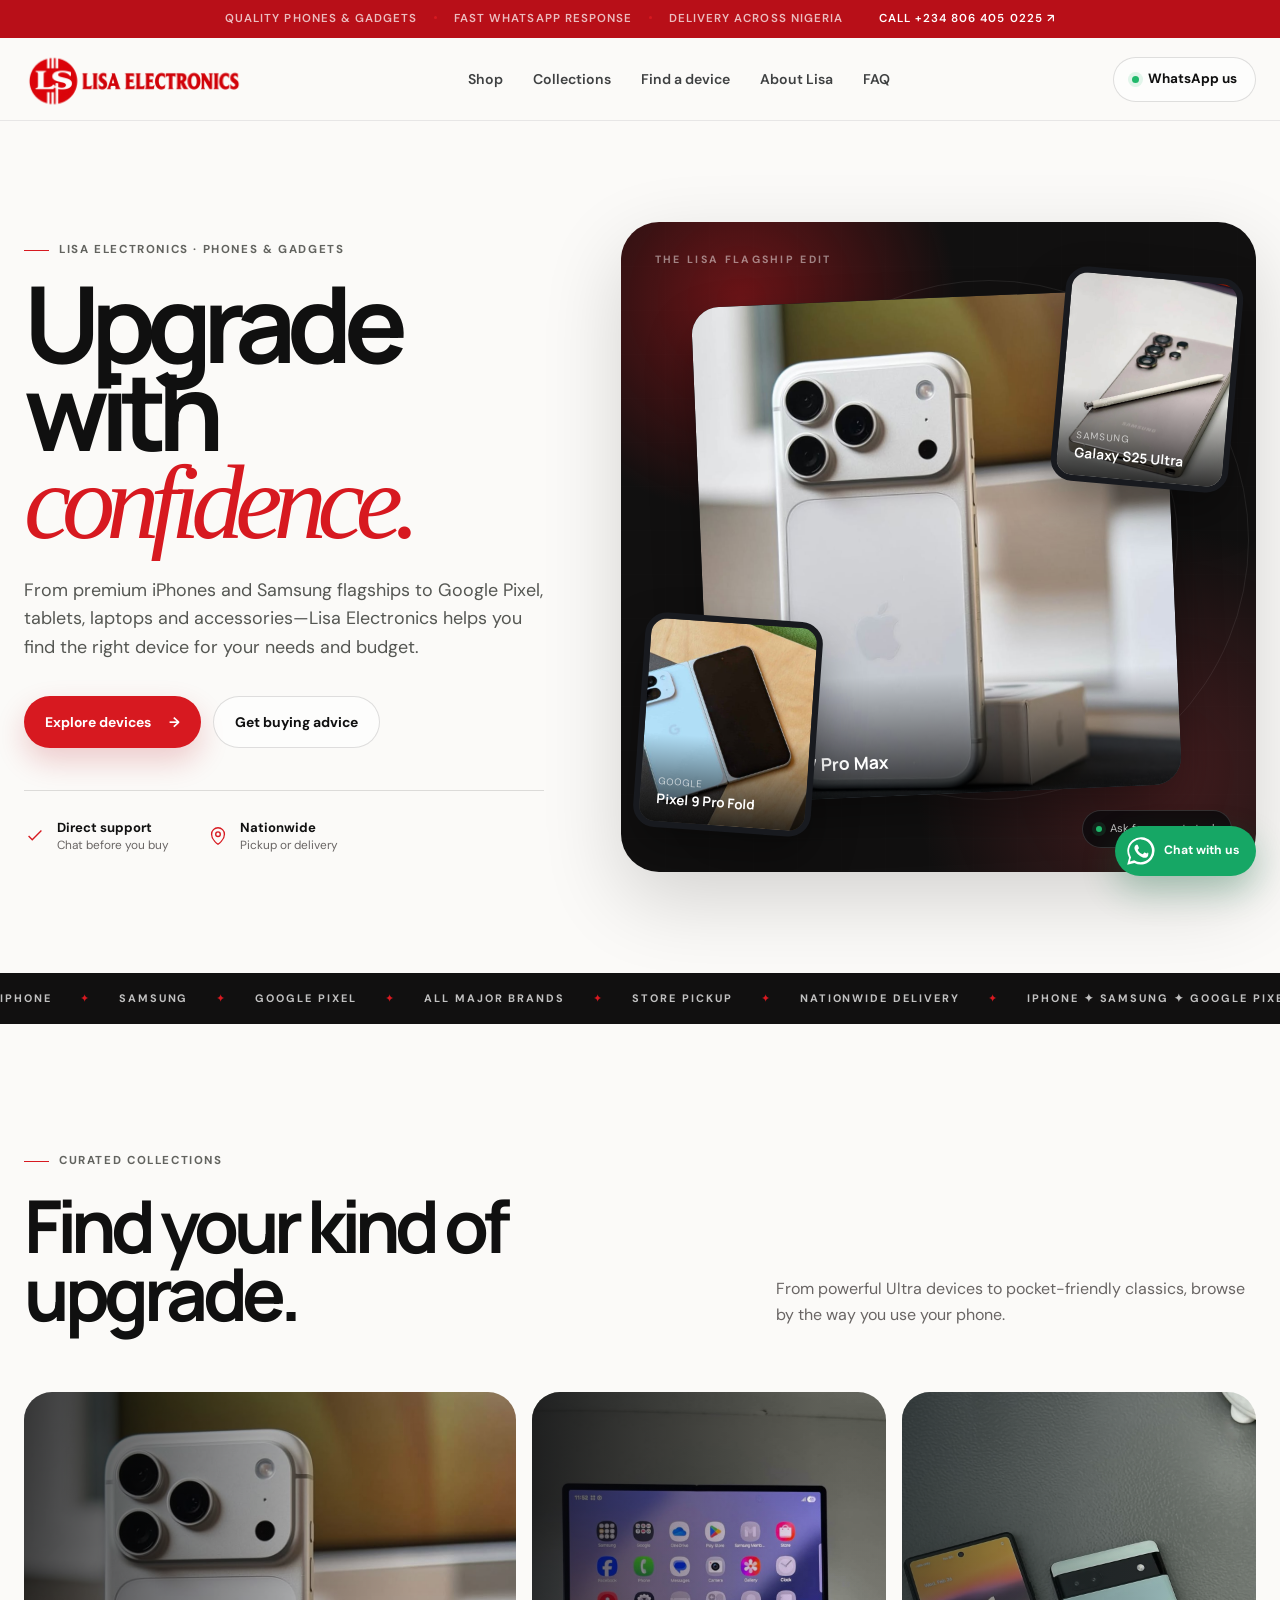
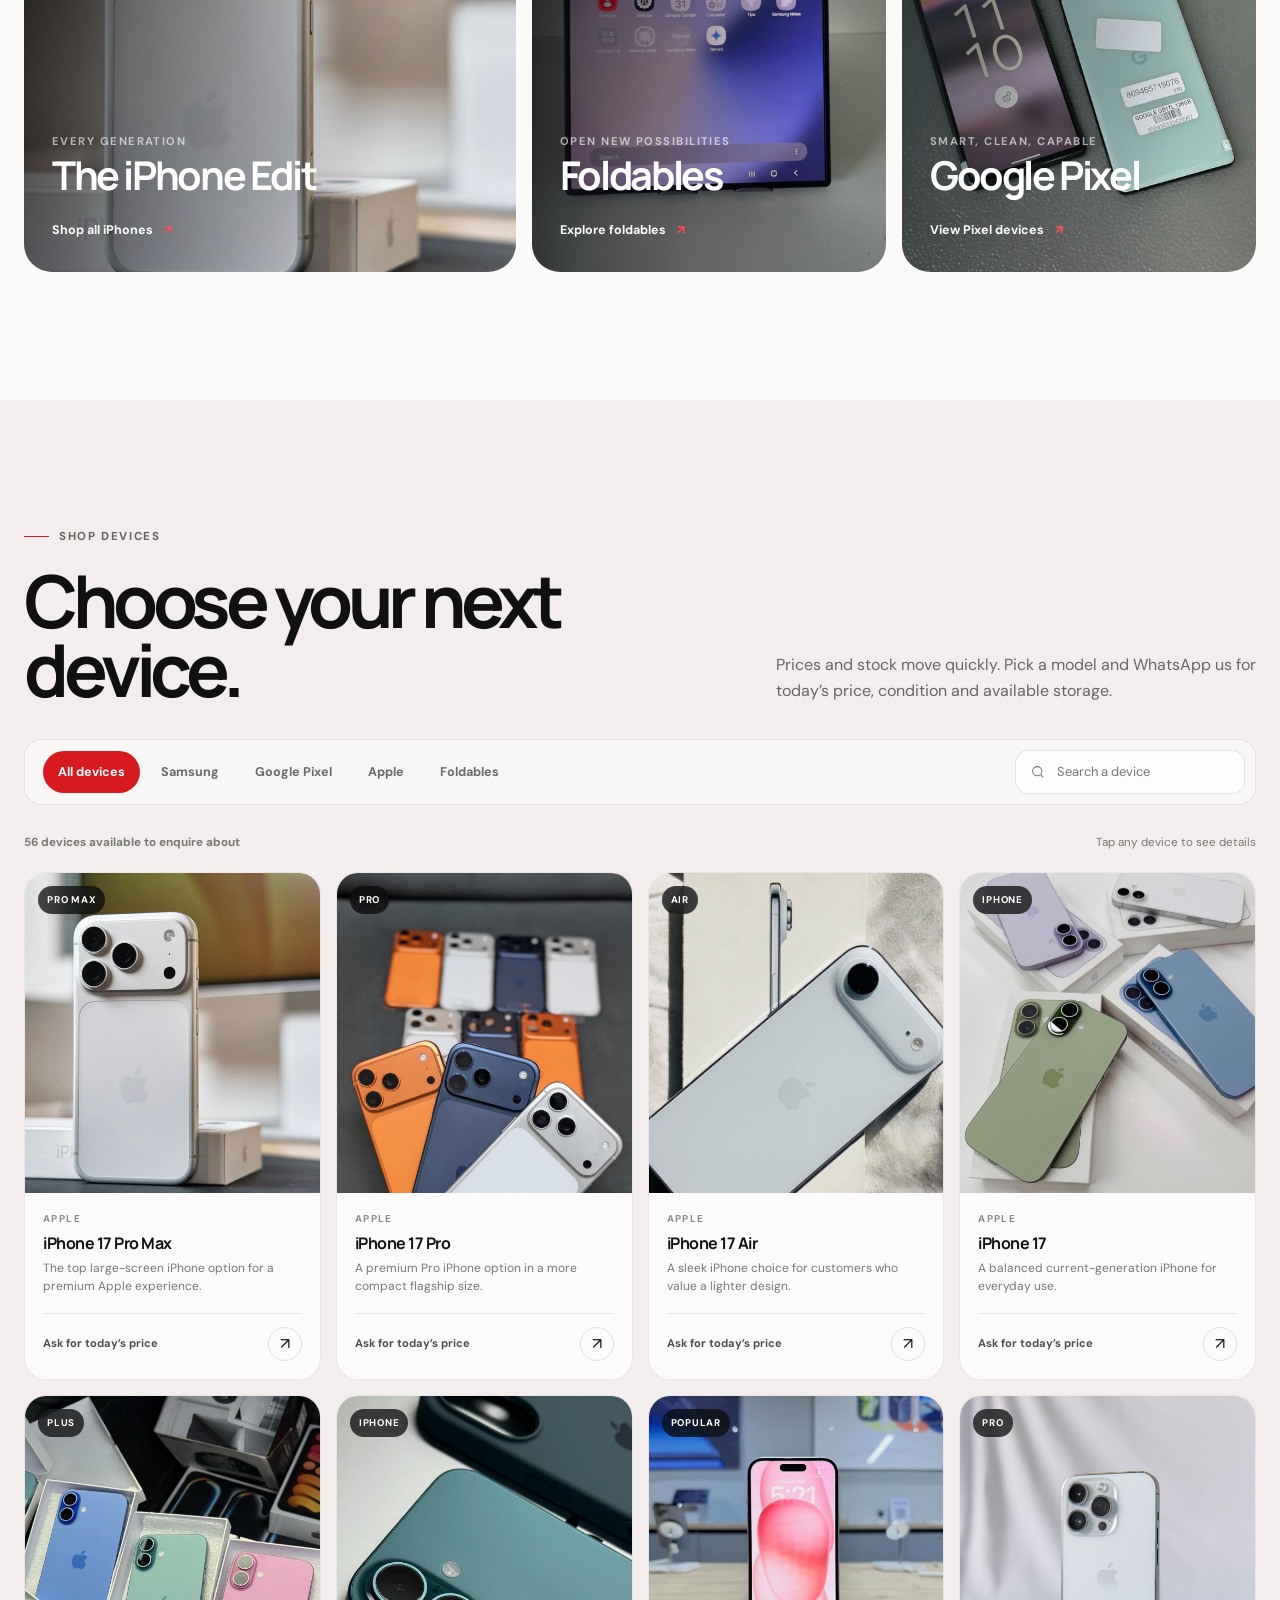
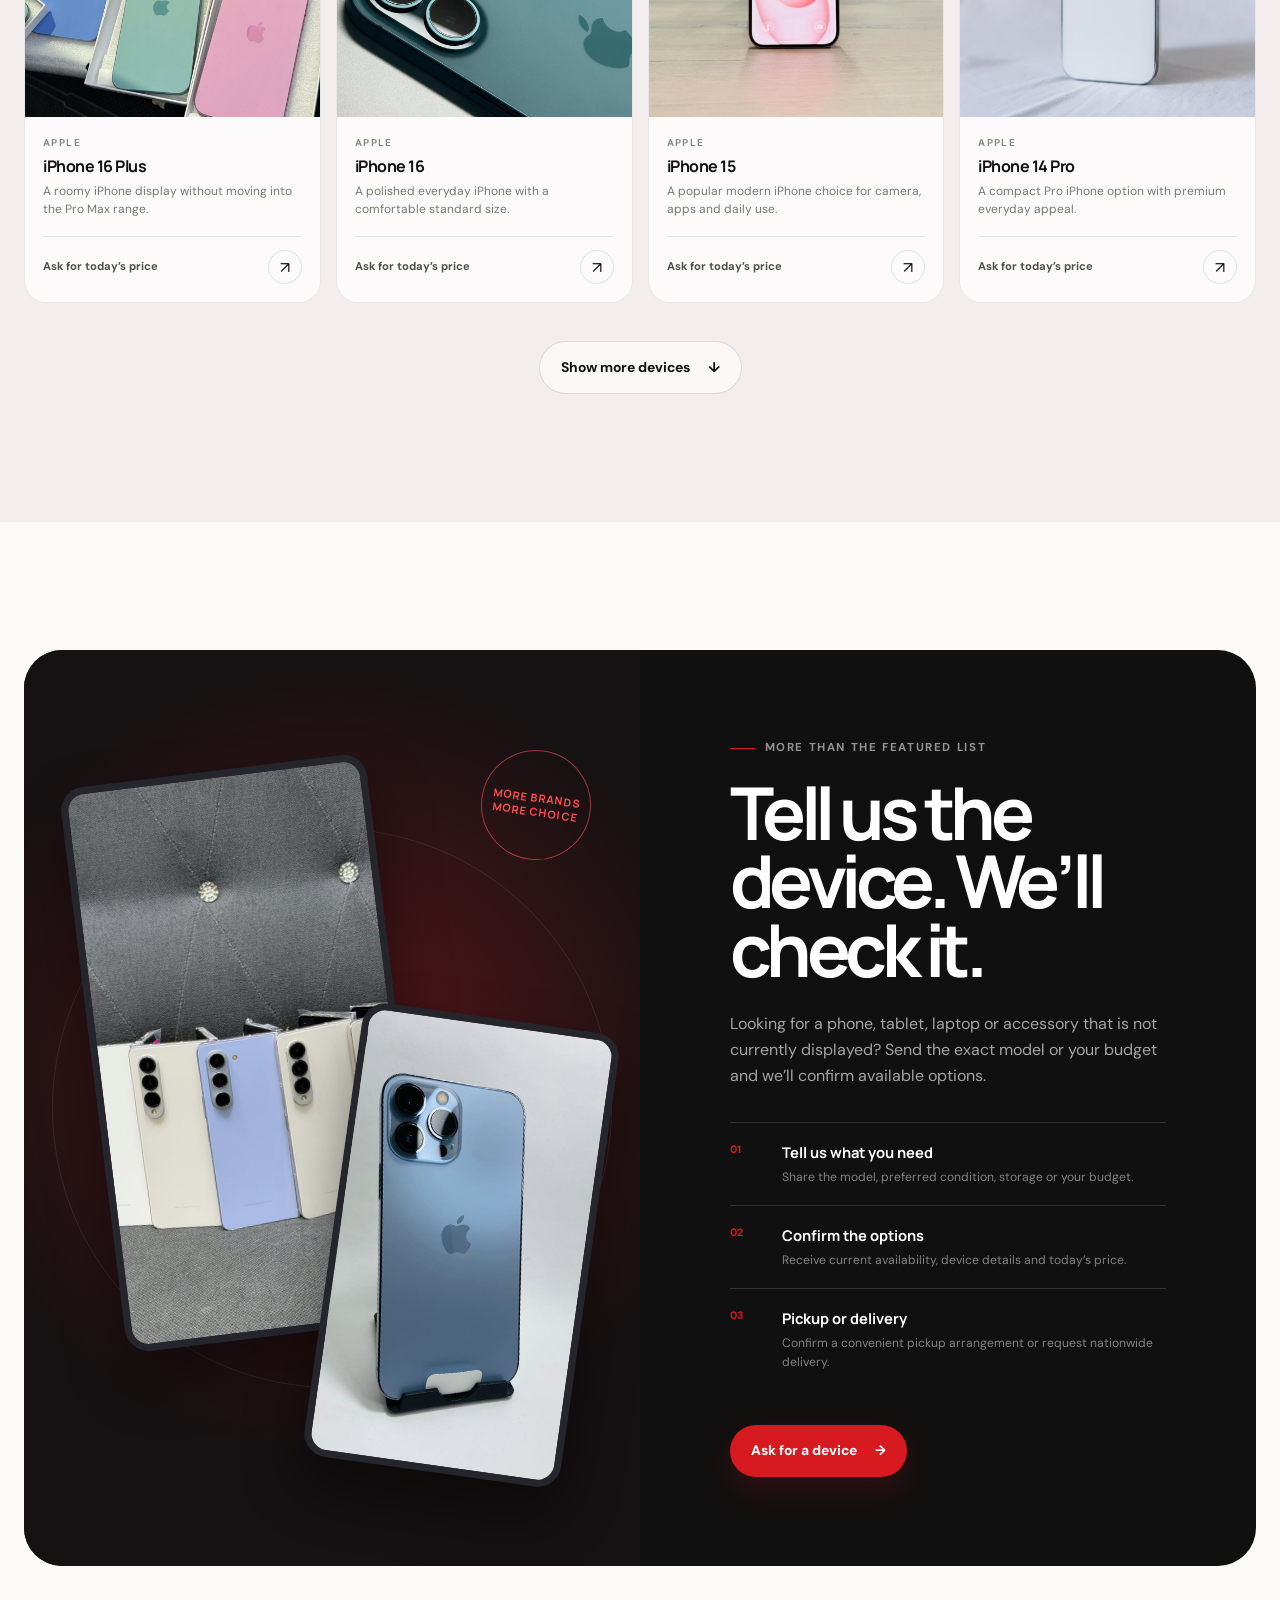
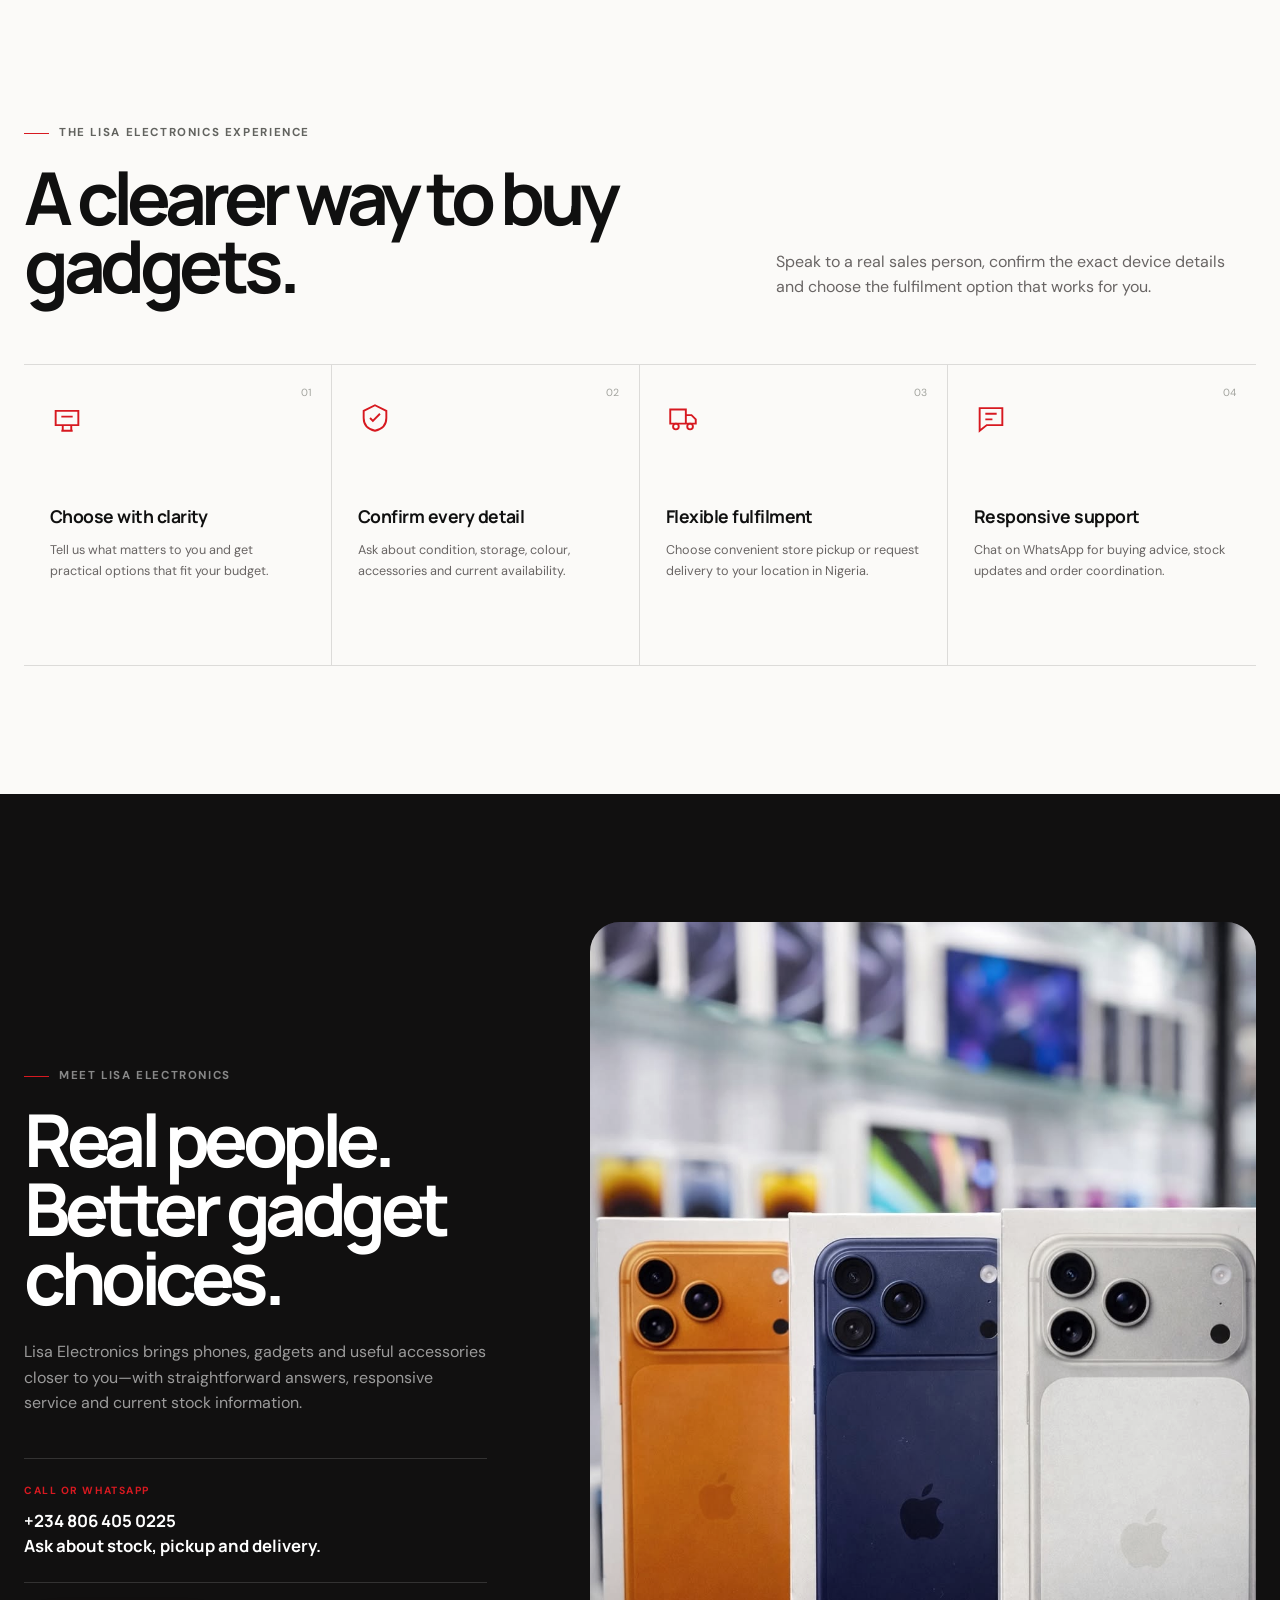
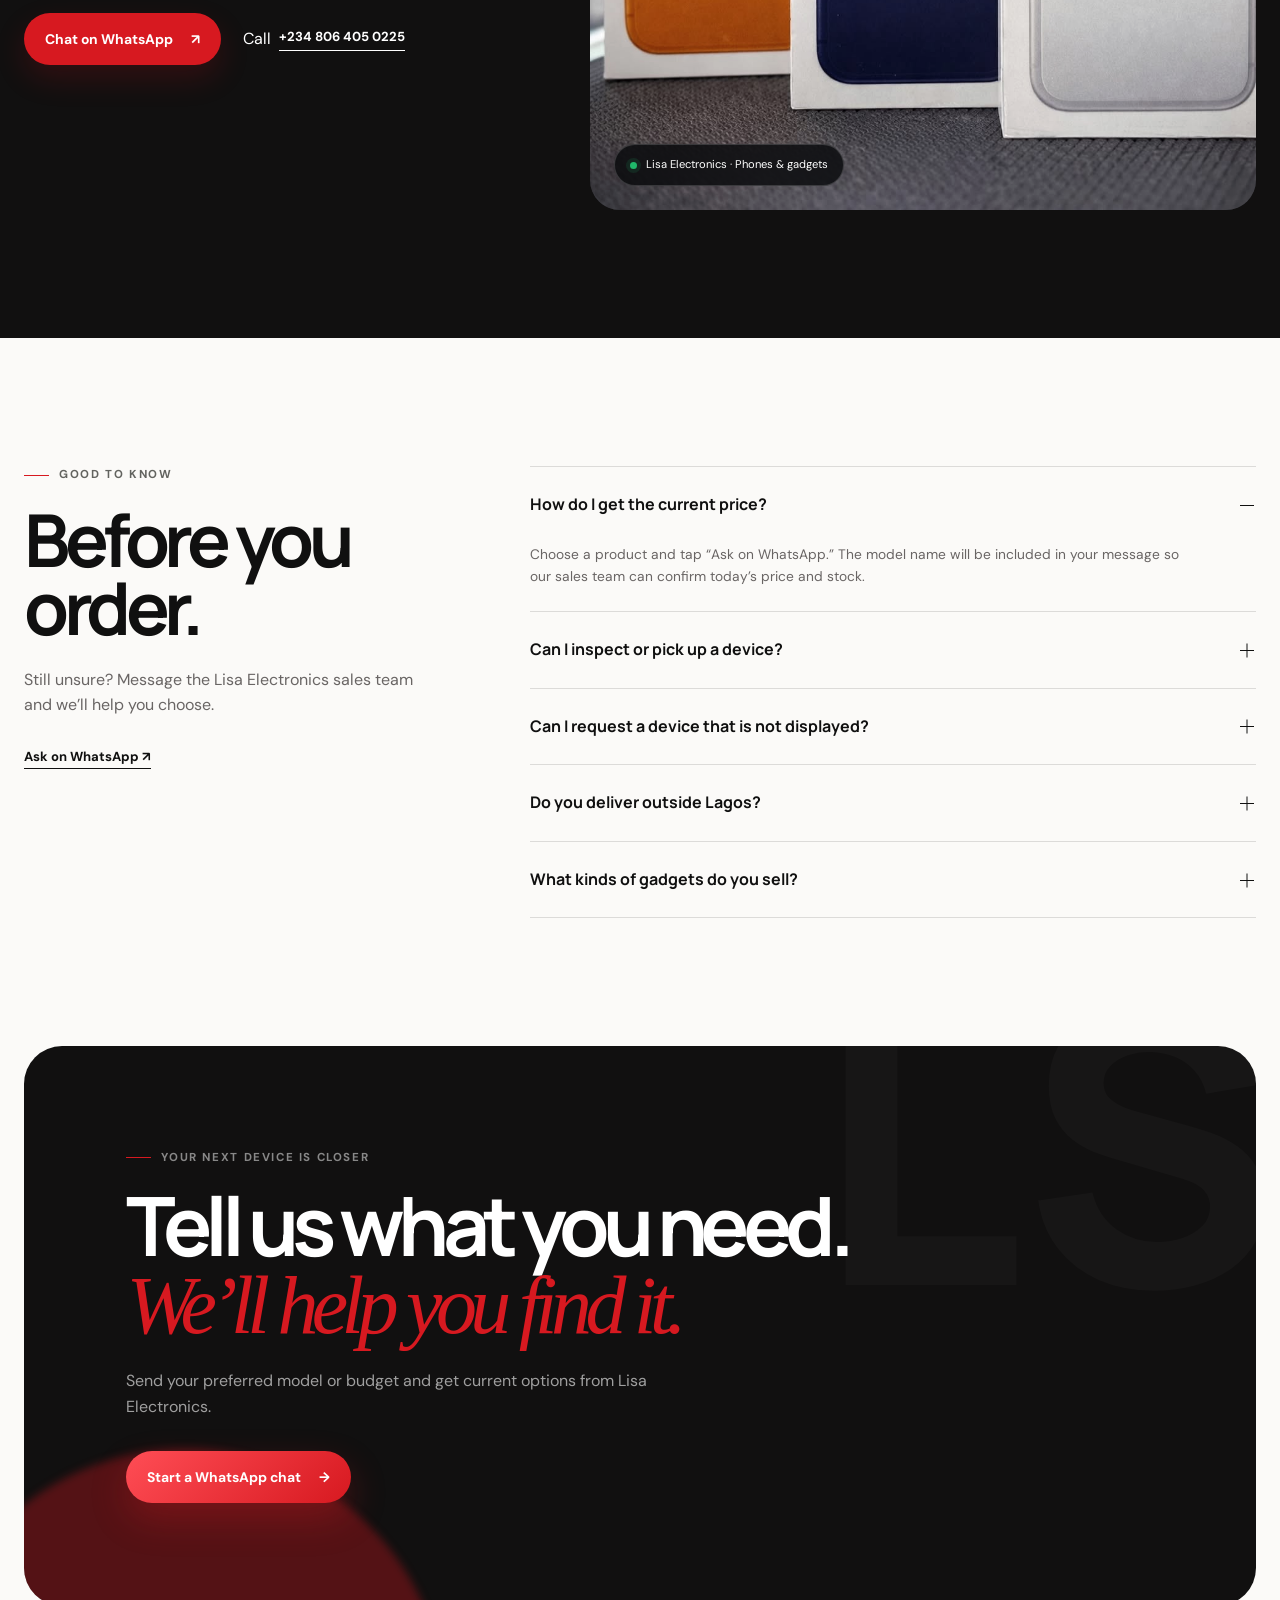
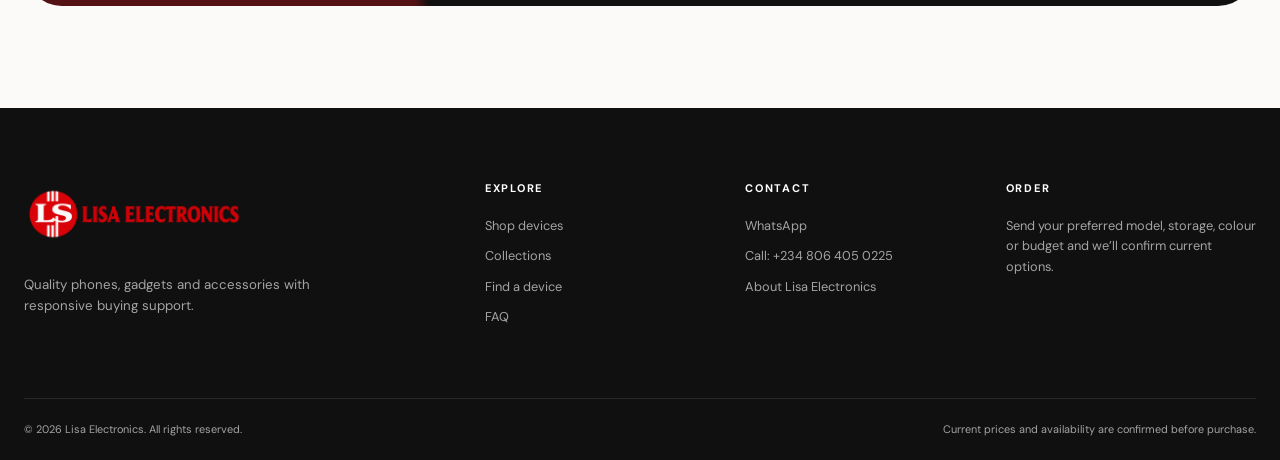
==== commit 93a525e1: "Rebrand website for Lisa Electronics" ====
--- a/index.html
+++ b/index.html
@@ -3,14 +3,14 @@
 <head>
   <meta charset="utf-8">
   <meta name="viewport" content="width=device-width, initial-scale=1">
-  <meta name="description" content="Shop quality iPhones, Samsung phones, Google Pixel devices, foldables, tablets, laptops and accessories from Nedu's Gadgets in Computer Village, Ikeja.">
-  <meta name="theme-color" content="#080808">
-  <meta property="og:title" content="Nedu's Gadgets | Premium Multi-Brand Gadget Store">
-  <meta property="og:description" content="iPhone, Samsung, Google Pixel and more, with clear buying guidance from our Computer Village store in Ikeja.">
+  <meta name="description" content="Shop quality iPhones, Samsung phones, Google Pixel devices and accessories from Lisa Electronics, with helpful buying support and delivery across Nigeria.">
+  <meta name="theme-color" content="#d71920">
+  <meta property="og:title" content="Lisa Electronics | Phones, Gadgets &amp; Accessories">
+  <meta property="og:description" content="Find the right phone for your budget, confirm current stock on WhatsApp and arrange pickup or delivery across Nigeria.">
   <meta property="og:type" content="website">
-  <meta property="og:image" content="images/nedu-gadgets-logo.png">
-  <link rel="icon" href="images/nedu-gadgets-logo.png" type="image/png">
-  <title>Nedu's Gadgets | Premium Multi-Brand Gadget Store</title>
+  <meta property="og:image" content="images/lisa-electronics-logo.png">
+  <link rel="icon" href="images/lisa-electronics-logo.png" type="image/png">
+  <title>Lisa Electronics | Phones, Gadgets &amp; Accessories</title>
   <link rel="preconnect" href="https://fonts.googleapis.com">
   <link rel="preconnect" href="https://fonts.gstatic.com" crossorigin>
   <link href="https://fonts.googleapis.com/css2?family=DM+Sans:wght@400;500;600;700&family=Manrope:wght@500;600;700;800&display=swap" rel="stylesheet">
@@ -21,14 +21,14 @@
   <a class="skip-link" href="#main">Skip to content</a>
 
   <section class="announcement" aria-label="Store announcement">
-    <p>iPhone, Samsung, Pixel &amp; more <span></span> Pickup in Computer Village <span></span> Delivery across Nigeria</p>
-    <span class="announcement-calls"><a href="tel:+2348137471522">Call&nbsp;0813&nbsp;747&nbsp;1522 <span aria-hidden="true">↗</span></a></span>
+    <p>Quality phones &amp; gadgets <span></span> Fast WhatsApp response <span></span> Delivery across Nigeria</p>
+    <span class="announcement-calls"><a href="tel:+2348064050225">Call&nbsp;+234&nbsp;806&nbsp;405&nbsp;0225 <span aria-hidden="true">↗</span></a></span>
   </section>
 
   <header class="site-header" id="top">
     <nav class="nav shell" aria-label="Primary navigation">
-      <a class="brand" href="#top" aria-label="Nedu's Gadgets home">
-        <span class="brand-mark"><img src="images/nedu-gadgets-logo.png" alt="Nedu's Gadgets" width="985" height="500"></span>
+      <a class="brand" href="#top" aria-label="Lisa Electronics home">
+        <span class="brand-mark"><img src="images/lisa-electronics-logo.png" alt="Lisa Electronics" width="900" height="300"></span>
       </a>
 
       <button class="menu-toggle" type="button" aria-expanded="false" aria-controls="navMenu" aria-label="Open navigation">
@@ -39,11 +39,11 @@
         <a href="#shop">Shop</a>
         <a href="#collections">Collections</a>
         <a href="#sourcing">Find a device</a>
-        <a href="#visit">Visit us</a>
+        <a href="#visit">About Lisa</a>
         <a href="#faq">FAQ</a>
       </div>
 
-      <a class="header-cta" href="https://wa.me/2348137471522?text=Hello%20Nedu%27s%20Gadgets%2C%20I%20want%20to%20order%20a%20gadget.%20Please%20share%20current%20options%20and%20prices." target="_blank" rel="noopener">
+      <a class="header-cta" href="https://wa.me/2348064050225?text=Hello%20Lisa%20Electronics%2C%20I%20want%20to%20order%20a%20gadget.%20Please%20share%20current%20options%20and%20prices." target="_blank" rel="noopener">
         <span class="status-dot" aria-hidden="true"></span> WhatsApp us
       </a>
     </nav>
@@ -52,15 +52,15 @@
   <main id="main">
     <section class="hero shell" aria-labelledby="hero-title">
       <div class="hero-copy reveal">
-        <p class="kicker"><span></span> Your trusted gadget plug in Lagos</p>
-        <h1 id="hero-title">Own what’s <em>next.</em></h1>
-        <p class="hero-lead">From the newest iPhones and Samsung flagships to Google Pixel, tablets, laptops and accessories—find the right device for your budget at our Computer Village outlet.</p>
+        <p class="kicker"><span></span> Lisa Electronics · Phones &amp; gadgets</p>
+        <h1 id="hero-title">Upgrade with <em>confidence.</em></h1>
+        <p class="hero-lead">From premium iPhones and Samsung flagships to Google Pixel, tablets, laptops and accessories—Lisa Electronics helps you find the right device for your needs and budget.</p>
         <div class="hero-actions">
           <a class="button button-primary" href="#shop">Explore devices <span aria-hidden="true">→</span></a>
-          <a class="button button-secondary" href="https://wa.me/2348137471522?text=Hello%20Nedu%27s%20Gadgets%2C%20help%20me%20choose%20the%20right%20device%20for%20my%20budget." target="_blank" rel="noopener">Get buying advice</a>
+          <a class="button button-secondary" href="https://wa.me/2348064050225?text=Hello%20Lisa%20Electronics%2C%20help%20me%20choose%20the%20right%20device%20for%20my%20budget." target="_blank" rel="noopener">Get buying advice</a>
         </div>
         <div class="hero-trust" role="group" aria-label="Buying options">
-          <div><svg viewBox="0 0 24 24" aria-hidden="true"><path d="m5 12 4 4L19 6"/></svg><span><strong>Physical store</strong>Inspect before you buy</span></div>
+          <div><svg viewBox="0 0 24 24" aria-hidden="true"><path d="m5 12 4 4L19 6"/></svg><span><strong>Direct support</strong>Chat before you buy</span></div>
           <div><svg viewBox="0 0 24 24" aria-hidden="true"><path d="M12 21s7-4.7 7-11a7 7 0 1 0-14 0c0 6.3 7 11 7 11Z"/><circle cx="12" cy="10" r="2.5"/></svg><span><strong>Nationwide</strong>Pickup or delivery</span></div>
         </div>
       </div>
@@ -68,7 +68,7 @@
       <div class="hero-showcase reveal" role="group" aria-label="Featured premium devices">
         <div class="hero-orbit orbit-one"></div>
         <div class="hero-orbit orbit-two"></div>
-        <p class="showcase-label">THE FLAGSHIP EDIT</p>
+        <p class="showcase-label">THE LISA FLAGSHIP EDIT</p>
         <figure class="hero-product main-product">
           <img src="images/17promax-1.jpg" alt="Apple iPhone 17 Pro Max" fetchpriority="high">
           <figcaption><span>Apple</span><strong>iPhone 17 Pro Max</strong></figcaption>
@@ -85,7 +85,7 @@
       </div>
     </section>
 
-    <section class="service-strip" aria-label="Nedu's Gadgets services">
+    <section class="service-strip" aria-label="Lisa Electronics services">
       <div class="service-track">
         <span>IPHONE</span><b>✦</b><span>SAMSUNG</span><b>✦</b><span>GOOGLE PIXEL</span><b>✦</b><span>ALL MAJOR BRANDS</span><b>✦</b><span>STORE PICKUP</span><b>✦</b><span>NATIONWIDE DELIVERY</span><b>✦</b>
       </div>
@@ -180,9 +180,9 @@
           <ul>
             <li><span>01</span><div><strong>Tell us what you need</strong><p>Share the model, preferred condition, storage or your budget.</p></div></li>
             <li><span>02</span><div><strong>Confirm the options</strong><p>Receive current availability, device details and today’s price.</p></div></li>
-            <li><span>03</span><div><strong>Pickup or delivery</strong><p>Collect at our Ikeja shop or arrange nationwide delivery.</p></div></li>
+            <li><span>03</span><div><strong>Pickup or delivery</strong><p>Confirm a convenient pickup arrangement or request nationwide delivery.</p></div></li>
           </ul>
-          <a class="button button-primary" href="https://wa.me/2348137471522?text=Hello%20Nedu%27s%20Gadgets%2C%20I%20am%20looking%20for%20this%20device%3A%20____.%20My%20preferred%20storage%20or%20budget%20is%3A%20____." target="_blank" rel="noopener">Ask for a device <span aria-hidden="true">→</span></a>
+          <a class="button button-primary" href="https://wa.me/2348064050225?text=Hello%20Lisa%20Electronics%2C%20I%20am%20looking%20for%20this%20device%3A%20____.%20My%20preferred%20storage%20or%20budget%20is%3A%20____." target="_blank" rel="noopener">Ask for a device <span aria-hidden="true">→</span></a>
         </div>
       </div>
     </section>
@@ -190,13 +190,13 @@
     <section class="promise section shell" aria-labelledby="promise-title">
       <div class="section-head reveal">
         <div>
-          <p class="kicker"><span></span> The Nedu's Gadgets experience</p>
+          <p class="kicker"><span></span> The Lisa Electronics experience</p>
           <h2 id="promise-title">A clearer way to buy gadgets.</h2>
         </div>
         <p>Speak to a real sales person, confirm the exact device details and choose the fulfilment option that works for you.</p>
       </div>
       <div class="promise-grid">
-        <article class="reveal"><span>01</span><svg viewBox="0 0 24 24" aria-hidden="true"><path d="M4 7h16v10H4z"/><path d="M8 21h8M9 17v4m6-4v4M8 11h8"/></svg><h3>Inspect in store</h3><p>Visit our Computer Village outlet to check your preferred device before buying.</p></article>
+        <article class="reveal"><span>01</span><svg viewBox="0 0 24 24" aria-hidden="true"><path d="M4 7h16v10H4z"/><path d="M8 21h8M9 17v4m6-4v4M8 11h8"/></svg><h3>Choose with clarity</h3><p>Tell us what matters to you and get practical options that fit your budget.</p></article>
         <article class="reveal"><span>02</span><svg viewBox="0 0 24 24" aria-hidden="true"><path d="m12 3 8 4v5c0 5-3.4 8-8 9-4.6-1-8-4-8-9V7z"/><path d="m8.5 12 2 2 5-5"/></svg><h3>Confirm every detail</h3><p>Ask about condition, storage, colour, accessories and current availability.</p></article>
         <article class="reveal"><span>03</span><svg viewBox="0 0 24 24" aria-hidden="true"><path d="M3 6h11v10H3zM14 10h4l3 3v3h-7z"/><circle cx="7" cy="18" r="2"/><circle cx="17" cy="18" r="2"/></svg><h3>Flexible fulfilment</h3><p>Choose convenient store pickup or request delivery to your location in Nigeria.</p></article>
         <article class="reveal"><span>04</span><svg viewBox="0 0 24 24" aria-hidden="true"><path d="M4 5h16v12H9l-5 4z"/><path d="M8 9h8M8 13h5"/></svg><h3>Responsive support</h3><p>Chat on WhatsApp for buying advice, stock updates and order coordination.</p></article>
@@ -206,21 +206,21 @@
     <section class="visit section" id="visit" aria-labelledby="visit-title">
       <div class="visit-grid shell">
         <div class="visit-copy reveal">
-          <p class="kicker"><span></span> Visit Nedu's Gadgets</p>
-          <h2 id="visit-title">See it. Hold it. Choose with confidence.</h2>
-          <p>Walk into our Computer Village outlet and let us help you compare devices based on how you work, create and stay connected.</p>
+          <p class="kicker"><span></span> Meet Lisa Electronics</p>
+          <h2 id="visit-title">Real people. Better gadget choices.</h2>
+          <p>Lisa Electronics brings phones, gadgets and useful accessories closer to you—with straightforward answers, responsive service and current stock information.</p>
           <address>
-            <span>OUR STORE</span>
-            <strong>Loycee Plaza,<br>5 Ola Ayeni Street,<br>Computer Village, Ikeja,<br>Lagos, Nigeria.</strong>
+            <span>CALL OR WHATSAPP</span>
+            <strong>+234 806 405 0225<br>Ask about stock, pickup and delivery.</strong>
           </address>
           <div class="visit-actions">
-            <a class="button button-primary" href="https://www.google.com/maps/search/?api=1&query=Loycee%20Plaza%2C%205%20Ola%20Ayeni%20Street%2C%20Computer%20Village%2C%20Ikeja%2C%20Lagos" target="_blank" rel="noopener">Get directions <span aria-hidden="true">↗</span></a>
-            <span class="visit-call-lines">Call <a class="text-link" href="tel:+2348137471522">0813&nbsp;747&nbsp;1522</a></span>
+            <a class="button button-primary" href="https://wa.me/2348064050225?text=Hello%20Lisa%20Electronics%2C%20I%20would%20like%20to%20ask%20about%20your%20available%20devices." target="_blank" rel="noopener">Chat on WhatsApp <span aria-hidden="true">↗</span></a>
+            <span class="visit-call-lines">Call <a class="text-link" href="tel:+2348064050225">+234&nbsp;806&nbsp;405&nbsp;0225</a></span>
           </div>
         </div>
         <figure class="store-figure reveal">
-          <img src="images/shop.webp" alt="Nedu's Gadgets store in Computer Village, Ikeja" loading="lazy">
-          <figcaption><span class="status-dot"></span> Open for walk-in enquiries</figcaption>
+          <img src="images/brand17.jpg" alt="Premium phones available from Lisa Electronics" loading="lazy">
+          <figcaption><span class="status-dot"></span> Lisa Electronics · Phones &amp; gadgets</figcaption>
         </figure>
       </div>
     </section>
@@ -229,15 +229,15 @@
       <div class="faq-intro reveal">
         <p class="kicker"><span></span> Good to know</p>
         <h2 id="faq-title">Before you order.</h2>
-        <p>Still unsure? Message the Nedu's Gadgets sales team and we’ll help you choose.</p>
-        <a class="text-link" href="https://wa.me/2348137471522?text=Hello%20Nedu%27s%20Gadgets%2C%20I%20have%20a%20question%20before%20I%20order." target="_blank" rel="noopener">Ask on WhatsApp <span aria-hidden="true">↗</span></a>
+        <p>Still unsure? Message the Lisa Electronics sales team and we’ll help you choose.</p>
+        <a class="text-link" href="https://wa.me/2348064050225?text=Hello%20Lisa%20Electronics%2C%20I%20have%20a%20question%20before%20I%20order." target="_blank" rel="noopener">Ask on WhatsApp <span aria-hidden="true">↗</span></a>
       </div>
       <div class="faq-list reveal">
         <details open><summary>How do I get the current price?<span></span></summary><p>Choose a product and tap “Ask on WhatsApp.” The model name will be included in your message so our sales team can confirm today’s price and stock.</p></details>
-        <details><summary>Can I inspect a device before buying?<span></span></summary><p>Yes. Visit us at Loycee Plaza, 5 Ola Ayeni Street, Computer Village, Ikeja, Lagos to inspect available devices and speak with our team.</p></details>
+        <details><summary>Can I inspect or pick up a device?<span></span></summary><p>Message or call us to confirm the available device and the current pickup arrangement before you set out.</p></details>
         <details><summary>Can I request a device that is not displayed?<span></span></summary><p>Yes. Send the exact model or your budget on WhatsApp and the team will confirm currently available options.</p></details>
         <details><summary>Do you deliver outside Lagos?<span></span></summary><p>Delivery options are available across Nigeria. Confirm the destination and delivery arrangement with our sales team before payment.</p></details>
-        <details><summary>What kinds of gadgets do you sell?<span></span></summary><p>Nedu's Gadgets supplies phones, foldables, tablets, laptops and useful accessories across several popular brands.</p></details>
+        <details><summary>What kinds of gadgets do you sell?<span></span></summary><p>Lisa Electronics supplies phones, foldables, tablets, laptops and useful accessories across several popular brands.</p></details>
       </div>
     </section>
 
@@ -245,32 +245,32 @@
       <div class="cta-glow"></div>
       <p class="kicker light"><span></span> Your next device is closer</p>
       <h2 id="cta-title">Tell us what you need.<br><em>We’ll help you find it.</em></h2>
-      <p>Send your preferred model or budget and get current options from Nedu's Gadgets.</p>
-      <a class="button button-gold" href="https://wa.me/2348137471522?text=Hello%20Nedu%27s%20Gadgets%2C%20my%20budget%20is%20____%20and%20I%20need%20a%20device%20for%20____.%20What%20do%20you%20recommend%3F" target="_blank" rel="noopener">Start a WhatsApp chat <span aria-hidden="true">→</span></a>
+      <p>Send your preferred model or budget and get current options from Lisa Electronics.</p>
+      <a class="button button-gold" href="https://wa.me/2348064050225?text=Hello%20Lisa%20Electronics%2C%20my%20budget%20is%20____%20and%20I%20need%20a%20device%20for%20____.%20What%20do%20you%20recommend%3F" target="_blank" rel="noopener">Start a WhatsApp chat <span aria-hidden="true">→</span></a>
     </section>
   </main>
 
   <footer class="site-footer">
     <div class="footer-main shell">
       <div class="footer-brand">
-        <a class="brand" href="#top" aria-label="Nedu's Gadgets home"><span class="brand-mark"><img src="images/nedu-gadgets-logo.png" alt="Nedu's Gadgets" width="985" height="500"></span></a>
-        <p>A premium multi-brand gadget store in Computer Village, Ikeja.</p>
+        <a class="brand" href="#top" aria-label="Lisa Electronics home"><span class="brand-mark"><img src="images/lisa-electronics-logo.png" alt="Lisa Electronics" width="900" height="300"></span></a>
+        <p>Quality phones, gadgets and accessories with responsive buying support.</p>
       </div>
       <div class="footer-column"><h3>Explore</h3><a href="#shop">Shop devices</a><a href="#collections">Collections</a><a href="#sourcing">Find a device</a><a href="#faq">FAQ</a></div>
-      <div class="footer-column"><h3>Contact</h3><a href="https://wa.me/2348137471522" target="_blank" rel="noopener">WhatsApp</a><a href="tel:+2348137471522">Call:&nbsp;0813&nbsp;747&nbsp;1522</a><a href="https://www.google.com/maps/search/?api=1&query=Loycee%20Plaza%2C%205%20Ola%20Ayeni%20Street%2C%20Computer%20Village%2C%20Ikeja%2C%20Lagos" target="_blank" rel="noopener">Get directions</a></div>
-      <div class="footer-column footer-address"><h3>Visit</h3><p>Loycee Plaza,<br>5 Ola Ayeni Street,<br>Computer Village, Ikeja,<br>Lagos, Nigeria.</p></div>
+      <div class="footer-column"><h3>Contact</h3><a href="https://wa.me/2348064050225" target="_blank" rel="noopener">WhatsApp</a><a href="tel:+2348064050225">Call:&nbsp;+234&nbsp;806&nbsp;405&nbsp;0225</a><a href="#visit">About Lisa Electronics</a></div>
+      <div class="footer-column footer-address"><h3>Order</h3><p>Send your preferred model, storage, colour or budget and we’ll confirm current options.</p></div>
     </div>
-    <div class="footer-bottom shell"><p>© <span id="year"></span> Nedu's Gadgets. All rights reserved.</p><p>Current prices and availability are confirmed before purchase.</p></div>
+    <div class="footer-bottom shell"><p>© <span id="year"></span> Lisa Electronics. All rights reserved.</p><p>Current prices and availability are confirmed before purchase.</p></div>
   </footer>
 
-  <a class="whatsapp-float" href="https://wa.me/2348137471522?text=Hello%20Nedu%27s%20Gadgets%2C%20I%20want%20to%20make%20an%20enquiry." target="_blank" rel="noopener" aria-label="Chat with Nedu's Gadgets on WhatsApp">
+  <a class="whatsapp-float" href="https://wa.me/2348064050225?text=Hello%20Lisa%20Electronics%2C%20I%20want%20to%20make%20an%20enquiry." target="_blank" rel="noopener" aria-label="Chat with Lisa Electronics on WhatsApp">
     <svg viewBox="0 0 32 32" aria-hidden="true"><path d="M27.3 4.6A15.2 15.2 0 0 0 3.4 22.9L1.3 30.7l8-2.1A15.2 15.2 0 0 0 27.3 4.6Zm-11 23.2c-2.4 0-4.7-.7-6.7-1.8l-.5-.3-4.8 1.3 1.3-4.7-.3-.5A12.6 12.6 0 1 1 16.3 27.8Zm6.9-9.4c-.4-.2-2.2-1.1-2.5-1.2-.3-.1-.6-.2-.8.2l-1.1 1.3c-.2.3-.4.3-.8.1-2.1-1-3.5-1.9-4.9-4.3-.4-.6.4-.6 1.1-2 .1-.3.1-.5 0-.7l-1.1-2.7c-.3-.7-.6-.6-.8-.6h-.7c-.3 0-.7.1-1 .5-.3.4-1.3 1.3-1.3 3.2 0 1.9 1.4 3.7 1.6 4 .2.3 2.7 4.1 6.5 5.8 2.4 1 3.3 1.1 4.5.9 1.3-.2 2.2-1.3 2.5-2.6.3-1.3.3-2.4.2-2.6-.1-.2-.4-.3-.8-.5Z"/></svg>
     <span>Chat with us</span>
   </a>
 
   <div class="mobile-order-bar">
-    <a href="tel:+2348137471522">Call&nbsp;store</a>
-    <a href="https://wa.me/2348137471522?text=Hello%20Nedu%27s%20Gadgets%2C%20I%20want%20to%20order%20a%20gadget." target="_blank" rel="noopener">Order on WhatsApp</a>
+    <a href="tel:+2348064050225">Call&nbsp;store</a>
+    <a href="https://wa.me/2348064050225?text=Hello%20Lisa%20Electronics%2C%20I%20want%20to%20order%20a%20gadget." target="_blank" rel="noopener">Order on WhatsApp</a>
   </div>
 
   <dialog class="product-dialog" id="productDialog" aria-labelledby="dialogTitle">
--- a/style.css
+++ b/style.css
@@ -1,13 +1,13 @@
 :root {
-  --ink: #080808;
-  --ink-2: #17130b;
-  --paper: #f7f8fd;
-  --paper-2: #eaedf9;
+  --ink: #101010;
+  --ink-2: #1d1112;
+  --paper: #fbfaf8;
+  --paper-2: #f3eeed;
   --white: #fff;
-  --gold: #d8a529;
-  --gold-light: #f3ca63;
+  --gold: #d71920;
+  --gold-light: #ff4d55;
   --green: #20b96b;
-  --muted: #6e706f;
+  --muted: #696564;
   --line: rgba(10, 11, 13, .13);
   --dark-line: rgba(255, 255, 255, .14);
   --shadow: 0 28px 80px rgba(0, 0, 0, .16);
@@ -48,7 +48,7 @@
   justify-content: center;
   gap: 36px;
   color: rgba(255,255,255,.72);
-  background: #080808;
+  background: #b80f18;
   font-size: .72rem;
   font-weight: 600;
   letter-spacing: .09em;
@@ -65,23 +65,23 @@
   top: 0;
   z-index: 100;
   border-bottom: 1px solid rgba(10,11,13,.08);
-  background: rgba(247, 248, 253, .86);
+  background: rgba(251, 250, 248, .9);
   backdrop-filter: blur(18px);
   -webkit-backdrop-filter: blur(18px);
 }
 .nav { min-height: 82px; display: flex; align-items: center; justify-content: space-between; gap: 30px; }
 .brand { display: inline-flex; align-items: center; gap: 12px; flex: 0 0 auto; }
 .brand-mark {
-  width: 180px;
-  height: 66px;
-  padding: 3px 7px;
+  width: 220px;
+  height: 64px;
+  padding: 0;
   display: grid;
   place-items: center;
   overflow: hidden;
-  border: 1px solid rgba(16, 72, 205, .16);
-  border-radius: 12px;
-  background: #fff;
-  box-shadow: 0 10px 26px rgba(16, 72, 205, .13);
+  border: 0;
+  border-radius: 0;
+  background: transparent;
+  box-shadow: none;
 }
 .brand-mark img {
   width: 100%;
@@ -105,7 +105,7 @@
   font-weight: 700;
   transition: background .25s ease, color .25s ease, transform .25s ease;
 }
-.header-cta:hover { color: var(--white); background: var(--ink); transform: translateY(-2px); }
+.header-cta:hover { color: var(--white); background: var(--gold); transform: translateY(-2px); }
 .status-dot { width: 7px; height: 7px; flex: 0 0 auto; border-radius: 50%; background: var(--green); box-shadow: 0 0 0 4px rgba(32,185,107,.13); }
 .menu-toggle { display: none; width: 46px; height: 46px; padding: 0; border: 1px solid var(--line); border-radius: 50%; background: transparent; }
 .menu-toggle span { display: block; width: 20px; height: 1.5px; margin: 5px auto; background: var(--ink); transition: transform .25s ease; }
@@ -148,11 +148,11 @@
   transition: transform .25s ease, box-shadow .25s ease, background .25s ease, color .25s ease;
 }
 .button:hover { transform: translateY(-3px); }
-.button-primary { color: #fff; background: var(--ink); box-shadow: 0 13px 30px rgba(0,0,0,.16); }
-.button-primary:hover { background: #292b30; box-shadow: 0 18px 36px rgba(0,0,0,.2); }
+.button-primary { color: #fff; background: var(--gold); box-shadow: 0 13px 30px rgba(183,15,24,.2); }
+.button-primary:hover { background: #b80f18; box-shadow: 0 18px 36px rgba(183,15,24,.28); }
 .button-secondary { border: 1px solid var(--line); background: rgba(255,255,255,.58); }
 .button-secondary:hover { background: var(--white); }
-.button-gold { color: var(--ink); background: linear-gradient(135deg, var(--gold-light), var(--gold)); box-shadow: 0 16px 36px rgba(216,165,41,.25); }
+.button-gold { color: #fff; background: linear-gradient(135deg, var(--gold-light), var(--gold)); box-shadow: 0 16px 36px rgba(215,25,32,.28); }
 .hero-trust { margin-top: 42px; padding-top: 28px; display: flex; gap: 38px; border-top: 1px solid var(--line); }
 .hero-trust > div { display: flex; align-items: center; gap: 11px; }
 .hero-trust svg { width: 22px; fill: none; stroke: var(--gold); stroke-width: 1.5; }
@@ -167,9 +167,9 @@
   isolation: isolate;
   color: #fff;
   background:
-    radial-gradient(circle at 19% 12%, rgba(216,165,41,.32), transparent 26%),
-    radial-gradient(circle at 85% 85%, rgba(79,93,128,.32), transparent 30%),
-    #11100d;
+    radial-gradient(circle at 19% 12%, rgba(215,25,32,.46), transparent 28%),
+    radial-gradient(circle at 85% 85%, rgba(255,77,85,.22), transparent 32%),
+    #111010;
   box-shadow: var(--shadow);
 }
 .hero-showcase::after { content: ""; position: absolute; inset: 0; z-index: -1; opacity: .35; background-image: linear-gradient(rgba(255,255,255,.025) 1px, transparent 1px), linear-gradient(90deg, rgba(255,255,255,.025) 1px, transparent 1px); background-size: 44px 44px; }
@@ -192,7 +192,7 @@
 .availability-pill { position: absolute; z-index: 5; right: 24px; bottom: 24px; padding: 9px 13px; display: flex; align-items: center; gap: 8px; border: 1px solid rgba(255,255,255,.15); border-radius: 999px; color: rgba(255,255,255,.72); background: rgba(8,9,12,.74); backdrop-filter: blur(12px); font-size: .7rem; }
 .availability-pill span { width: 6px; height: 6px; border-radius: 50%; background: var(--green); box-shadow: 0 0 0 4px rgba(32,185,107,.14); }
 
-.service-strip { overflow: hidden; padding: 17px 0; color: rgba(255,255,255,.7); background: #080808; }
+.service-strip { overflow: hidden; padding: 17px 0; color: rgba(255,255,255,.74); background: #111010; }
 .service-track { width: max-content; display: flex; align-items: center; gap: 28px; animation: ticker 32s linear infinite; font-size: .68rem; font-weight: 700; letter-spacing: .18em; white-space: nowrap; }
 .service-track::after { content: "IPHONE  ✦  SAMSUNG  ✦  GOOGLE PIXEL  ✦  ALL MAJOR BRANDS  ✦  STORE PICKUP  ✦  NATIONWIDE DELIVERY  ✦"; }
 .service-track b { color: var(--gold); font-weight: 400; }
@@ -222,13 +222,13 @@
 .collection-light::after { background: linear-gradient(90deg, rgba(8,9,12,.75), rgba(8,9,12,.04) 80%); }
 .collection-accent::after { background: linear-gradient(100deg, rgba(16,24,26,.72), rgba(16,24,26,.02) 80%); }
 
-.shop { background: #edf0fb; }
+.shop { background: #f3eeed; }
 .shop-head { margin-bottom: 36px; }
 .catalog-toolbar { padding: 10px 10px 10px 18px; display: flex; align-items: center; justify-content: space-between; gap: 18px; border: 1px solid rgba(10,11,13,.09); border-radius: 18px; background: rgba(255,255,255,.48); }
 .filter-tabs { display: flex; gap: 6px; overflow-x: auto; scrollbar-width: none; }
 .filter-tabs::-webkit-scrollbar { display: none; }
 .filter { flex: 0 0 auto; padding: 11px 15px; border: 0; border-radius: 999px; color: #686a67; background: transparent; cursor: pointer; font-size: .79rem; font-weight: 700; }
-.filter.active { color: #fff; background: var(--ink); }
+.filter.active { color: #fff; background: var(--gold); }
 .catalog-search { width: 230px; min-height: 44px; flex: 0 0 auto; padding-inline: 14px; display: flex; align-items: center; gap: 9px; border: 1px solid rgba(10,11,13,.11); border-radius: 13px; background: rgba(255,255,255,.72); }
 .catalog-search svg { width: 18px; fill: none; stroke: #777; stroke-width: 1.6; }
 .catalog-search input { width: 100%; min-width: 0; border: 0; outline: 0; background: none; font-size: .81rem; }
@@ -249,12 +249,12 @@
 .product-footer { padding-top: 13px; display: flex; align-items: center; justify-content: space-between; gap: 10px; border-top: 1px solid rgba(10,11,13,.08); }
 .product-footer span { color: #50514e; font-size: .7rem; font-weight: 700; }
 .product-footer button { width: 34px; height: 34px; display: grid; place-items: center; border: 1px solid rgba(10,11,13,.11); border-radius: 50%; background: transparent; cursor: pointer; transition: color .2s ease, background .2s ease; }
-.product-footer button:hover { color: #fff; background: var(--ink); }
+.product-footer button:hover { color: #fff; background: var(--gold); }
 .load-more-wrap { margin-top: 38px; text-align: center; }
 .empty-state { grid-column: 1/-1; padding: 80px 20px; text-align: center; color: var(--muted); }
 
-.sourcing-panel { min-height: 680px; display: grid; grid-template-columns: 1fr 1fr; overflow: hidden; border-radius: 38px; color: #fff; background: #080808; }
-.sourcing-visual { position: relative; overflow: hidden; min-height: 620px; background: radial-gradient(circle at 50% 45%, #303038, #121318 65%); }
+.sourcing-panel { min-height: 680px; display: grid; grid-template-columns: 1fr 1fr; overflow: hidden; border-radius: 38px; color: #fff; background: #111010; }
+.sourcing-visual { position: relative; overflow: hidden; min-height: 620px; background: radial-gradient(circle at 50% 45%, #5a171b, #161112 66%); }
 .sourcing-visual::before { content: ""; position: absolute; width: 560px; height: 560px; left: 50%; top: 50%; border: 1px solid rgba(255,255,255,.09); border-radius: 50%; transform: translate(-50%,-50%); }
 .sourcing-image { position: absolute; overflow: hidden; border: 7px solid #24262c; border-radius: 24px; box-shadow: 0 28px 58px rgba(0,0,0,.44); }
 .sourcing-image img { width: 100%; height: 100%; object-fit: cover; }
@@ -269,7 +269,7 @@
 .sourcing-copy li > span { color: var(--gold); font-size: .67rem; font-weight: 700; }
 .sourcing-copy li strong { display: block; margin-bottom: 3px; font-family: var(--font-display); font-size: .92rem; }
 .sourcing-copy li p { margin: 0; color: rgba(255,255,255,.48); font-size: .76rem; }
-.sourcing-copy .button { align-self: flex-start; color: var(--ink); background: var(--gold-light); }
+.sourcing-copy .button { align-self: flex-start; color: #fff; background: var(--gold); }
 
 .promise { padding-top: 30px; }
 .promise-grid { display: grid; grid-template-columns: repeat(4, 1fr); border-top: 1px solid var(--line); border-bottom: 1px solid var(--line); }
@@ -280,7 +280,7 @@
 .promise-grid h3 { margin-bottom: 10px; font-family: var(--font-display); font-size: 1.1rem; letter-spacing: -.03em; }
 .promise-grid p { margin: 0; color: var(--muted); font-size: .79rem; }
 
-.visit { color: #fff; background: #080808; }
+.visit { color: #fff; background: #111010; }
 .visit-grid { display: grid; grid-template-columns: .82fr 1.18fr; align-items: center; gap: clamp(55px, 8vw, 120px); }
 .visit-copy .kicker { color: rgba(255,255,255,.5); }
 .visit-copy > p:not(.kicker) { max-width: 510px; margin: 28px 0 42px; color: rgba(255,255,255,.58); }
@@ -289,7 +289,7 @@
 .visit-copy address strong { font-family: var(--font-display); font-size: 1.05rem; line-height: 1.5; }
 .visit-actions { margin-top: 30px; display: flex; align-items: center; flex-wrap: wrap; gap: 22px; }
 .visit-call-lines { display: inline-flex; align-items: center; flex-wrap: wrap; gap: 8px; }
-.visit-actions .button { color: var(--ink); background: var(--gold-light); }
+.visit-actions .button { color: #fff; background: var(--gold); }
 .text-link { padding-bottom: 3px; border-bottom: 1px solid currentColor; font-size: .82rem; font-weight: 700; }
 .store-figure { position: relative; min-height: 600px; margin: 0; overflow: hidden; border-radius: 30px; background: #202126; }
 .store-figure img { width: 100%; height: 100%; min-height: 600px; object-fit: cover; filter: saturate(.82) contrast(1.04); }
@@ -307,14 +307,14 @@
 .faq details[open] summary span::after { transform: rotate(0); }
 .faq details p { max-width: 680px; padding: 0 30px 24px 0; margin: 0; color: var(--muted); font-size: .86rem; }
 
-.final-cta { position: relative; margin-bottom: clamp(75px, 8vw, 120px); padding: clamp(58px, 8vw, 104px); overflow: hidden; border-radius: 38px; color: #fff; background: #080808; isolation: isolate; }
-.final-cta::before { content: "C"; position: absolute; z-index: -1; right: 2%; top: -42%; color: rgba(255,255,255,.025); font-family: var(--font-display); font-size: 38rem; font-weight: 800; line-height: 1; }
-.cta-glow { position: absolute; z-index: -1; left: -8%; bottom: -65%; width: 520px; height: 520px; border-radius: 50%; background: rgba(216,165,41,.19); filter: blur(4px); }
+.final-cta { position: relative; margin-bottom: clamp(75px, 8vw, 120px); padding: clamp(58px, 8vw, 104px); overflow: hidden; border-radius: 38px; color: #fff; background: #111010; isolation: isolate; }
+.final-cta::before { content: "LS"; position: absolute; z-index: -1; right: -2%; top: -18%; color: rgba(255,255,255,.025); font-family: var(--font-display); font-size: 24rem; font-weight: 800; line-height: 1; }
+.cta-glow { position: absolute; z-index: -1; left: -8%; bottom: -65%; width: 520px; height: 520px; border-radius: 50%; background: rgba(215,25,32,.34); filter: blur(4px); }
 .kicker.light { color: rgba(255,255,255,.5); }
 .final-cta h2 { max-width: 880px; margin-bottom: 24px; font-family: var(--font-display); font-size: clamp(3rem, 6.4vw, 6.4rem); font-weight: 700; letter-spacing: -.08em; line-height: .94; }
 .final-cta > p:not(.kicker) { max-width: 550px; margin-bottom: 32px; color: rgba(255,255,255,.6); }
 
-.site-footer { padding-top: 72px; color: rgba(255,255,255,.62); background: #080808; }
+.site-footer { padding-top: 72px; color: rgba(255,255,255,.62); background: #111010; }
 .footer-main { padding-bottom: 70px; display: grid; grid-template-columns: 2fr 1fr 1fr 1.25fr; gap: 60px; }
 .footer-brand .brand-copy strong { color: #fff; }
 .footer-brand .brand-copy small { color: rgba(255,255,255,.4); }
@@ -409,7 +409,7 @@
   .announcement p { overflow: hidden; text-overflow: ellipsis; white-space: nowrap; }
   .announcement p span { margin-inline: 8px; }
   .announcement a { display: none; }
-  .brand-mark { width: 120px; height: 46px; padding: 3px 4px; }
+  .brand-mark { width: 150px; height: 48px; padding: 0; }
   .header-cta { display: none; }
   .hero { padding: 54px 0 34px; gap: 40px; }
   .hero h1 { margin-bottom: 24px; font-size: clamp(4.3rem, 23vw, 6rem); }
@@ -459,9 +459,9 @@
   .footer-address { grid-column: auto; }
   .footer-bottom { align-items: flex-start; flex-direction: column; }
   .whatsapp-float { display: none; }
-  .mobile-order-bar { position: fixed; z-index: 90; inset: auto 0 0; height: 66px; padding: 9px 10px; display: grid; grid-template-columns: .7fr 1.3fr; gap: 8px; border-top: 1px solid rgba(0,0,0,.12); background: rgba(245,243,237,.94); backdrop-filter: blur(15px); }
+  .mobile-order-bar { position: fixed; z-index: 90; inset: auto 0 0; height: 66px; padding: 9px 10px; display: grid; grid-template-columns: .7fr 1.3fr; gap: 8px; border-top: 1px solid rgba(0,0,0,.12); background: rgba(251,250,248,.95); backdrop-filter: blur(15px); }
   .mobile-order-bar a { display: grid; place-items: center; border: 1px solid var(--line); border-radius: 12px; font-size: .73rem; font-weight: 700; }
-  .mobile-order-bar a:last-child { border-color: var(--ink); color: #fff; background: var(--ink); }
+  .mobile-order-bar a:last-child { border-color: var(--gold); color: #fff; background: var(--gold); }
   .product-dialog { max-height: calc(100vh - 20px); overflow-y: auto; border-radius: 22px; }
   .dialog-grid { grid-template-columns: 1fr; }
   .dialog-image { min-height: 320px; height: 40vh; }
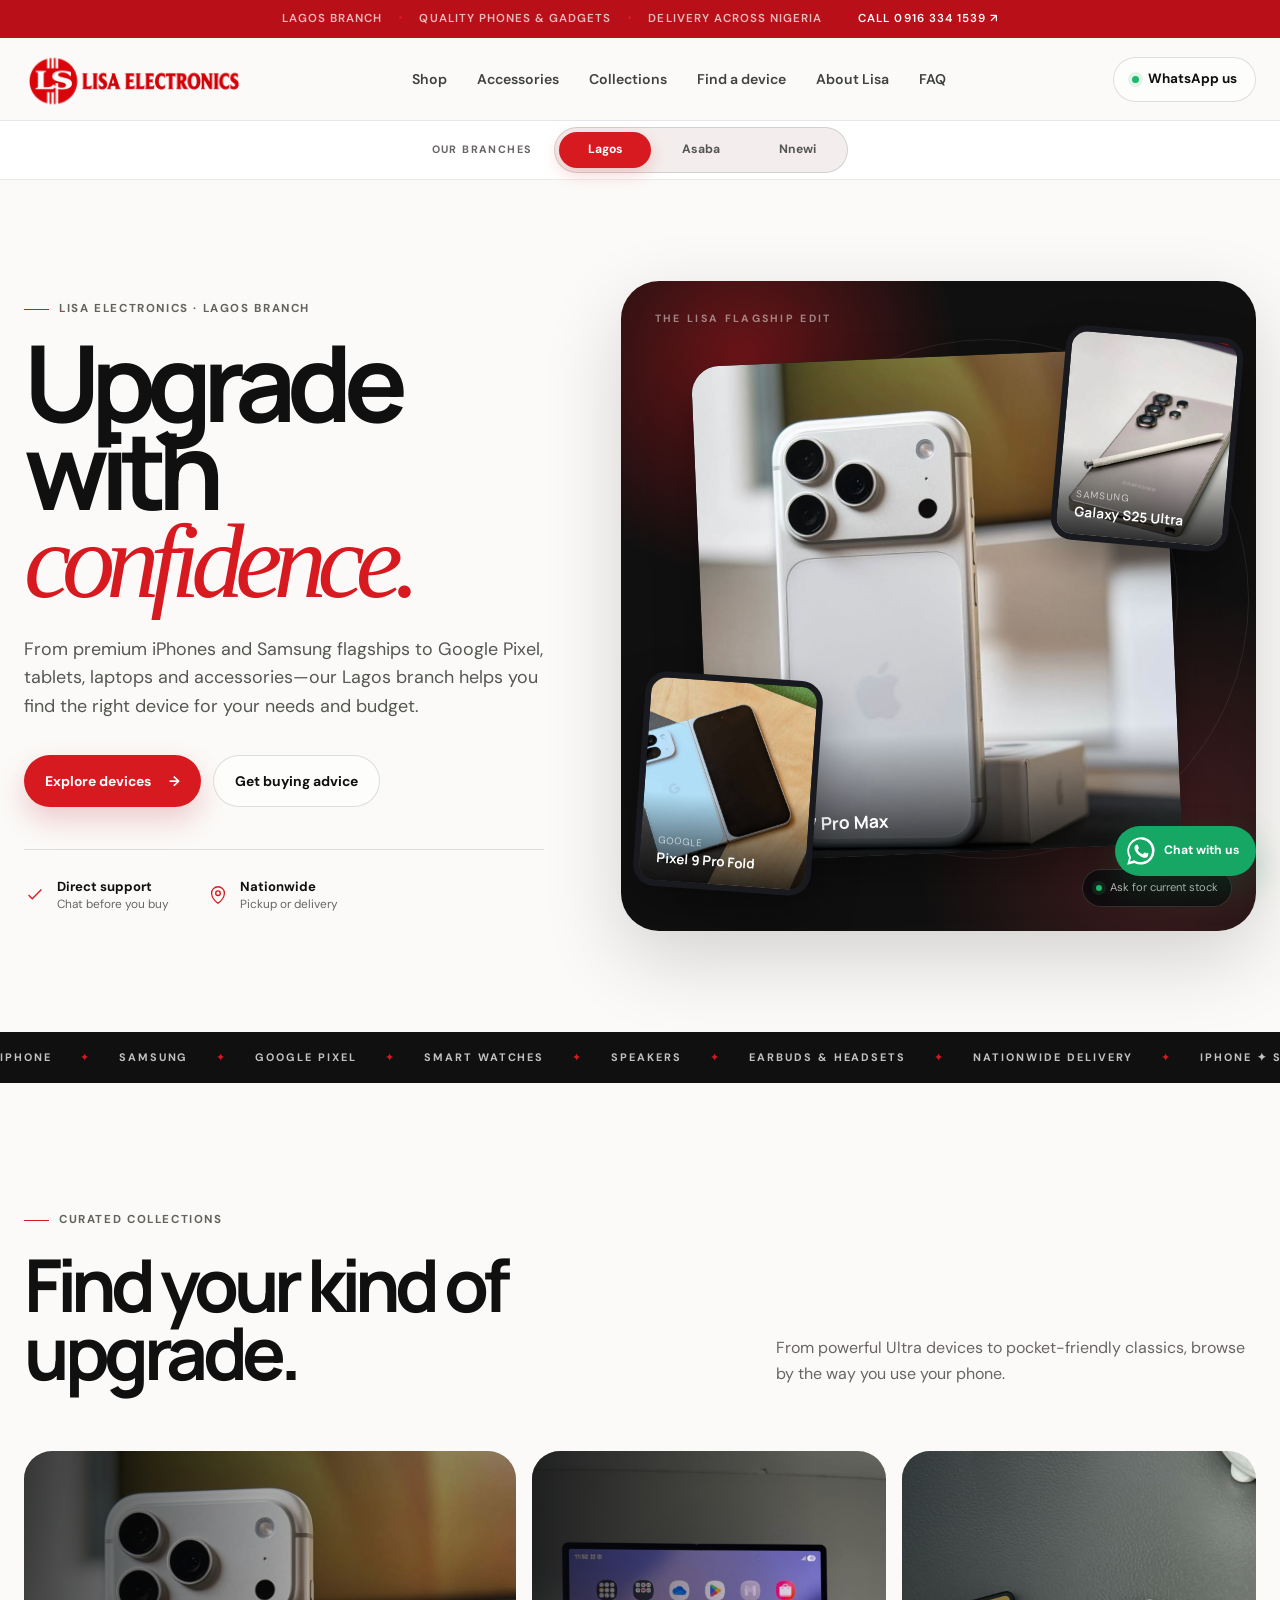
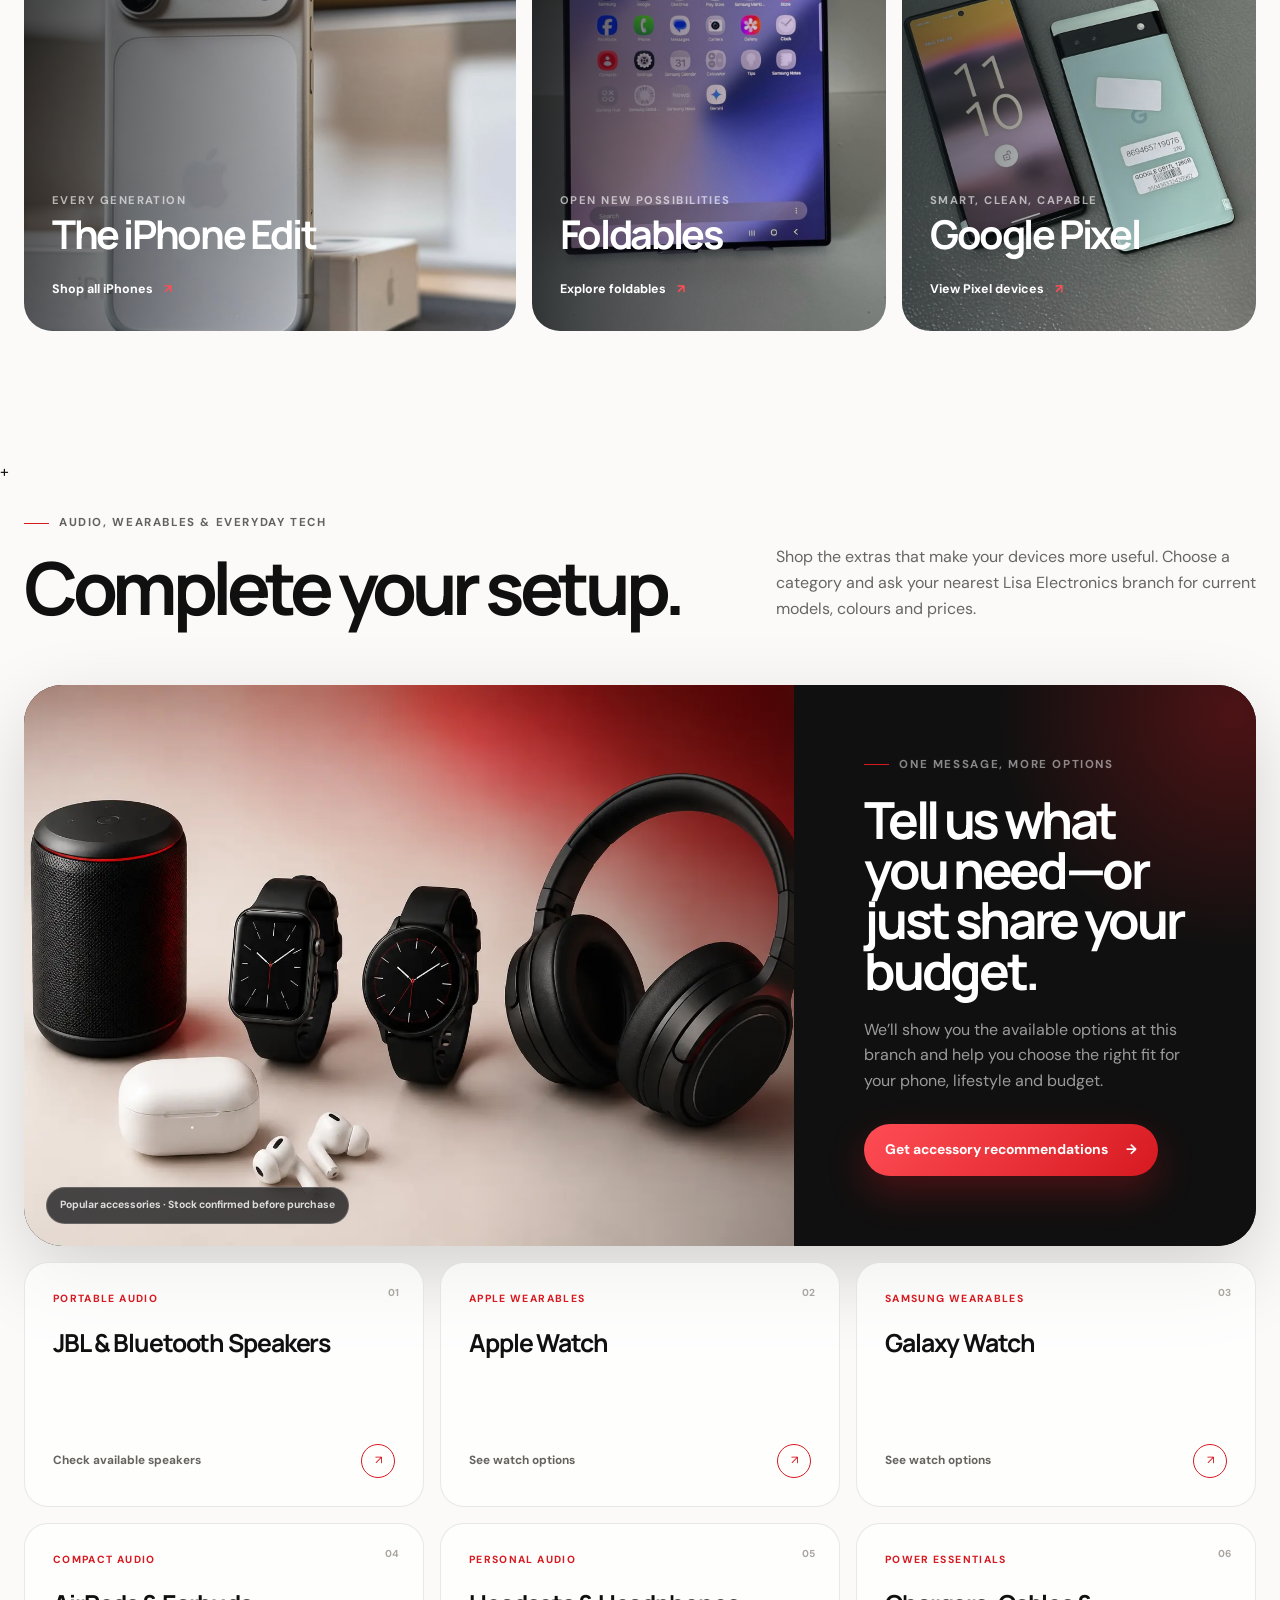
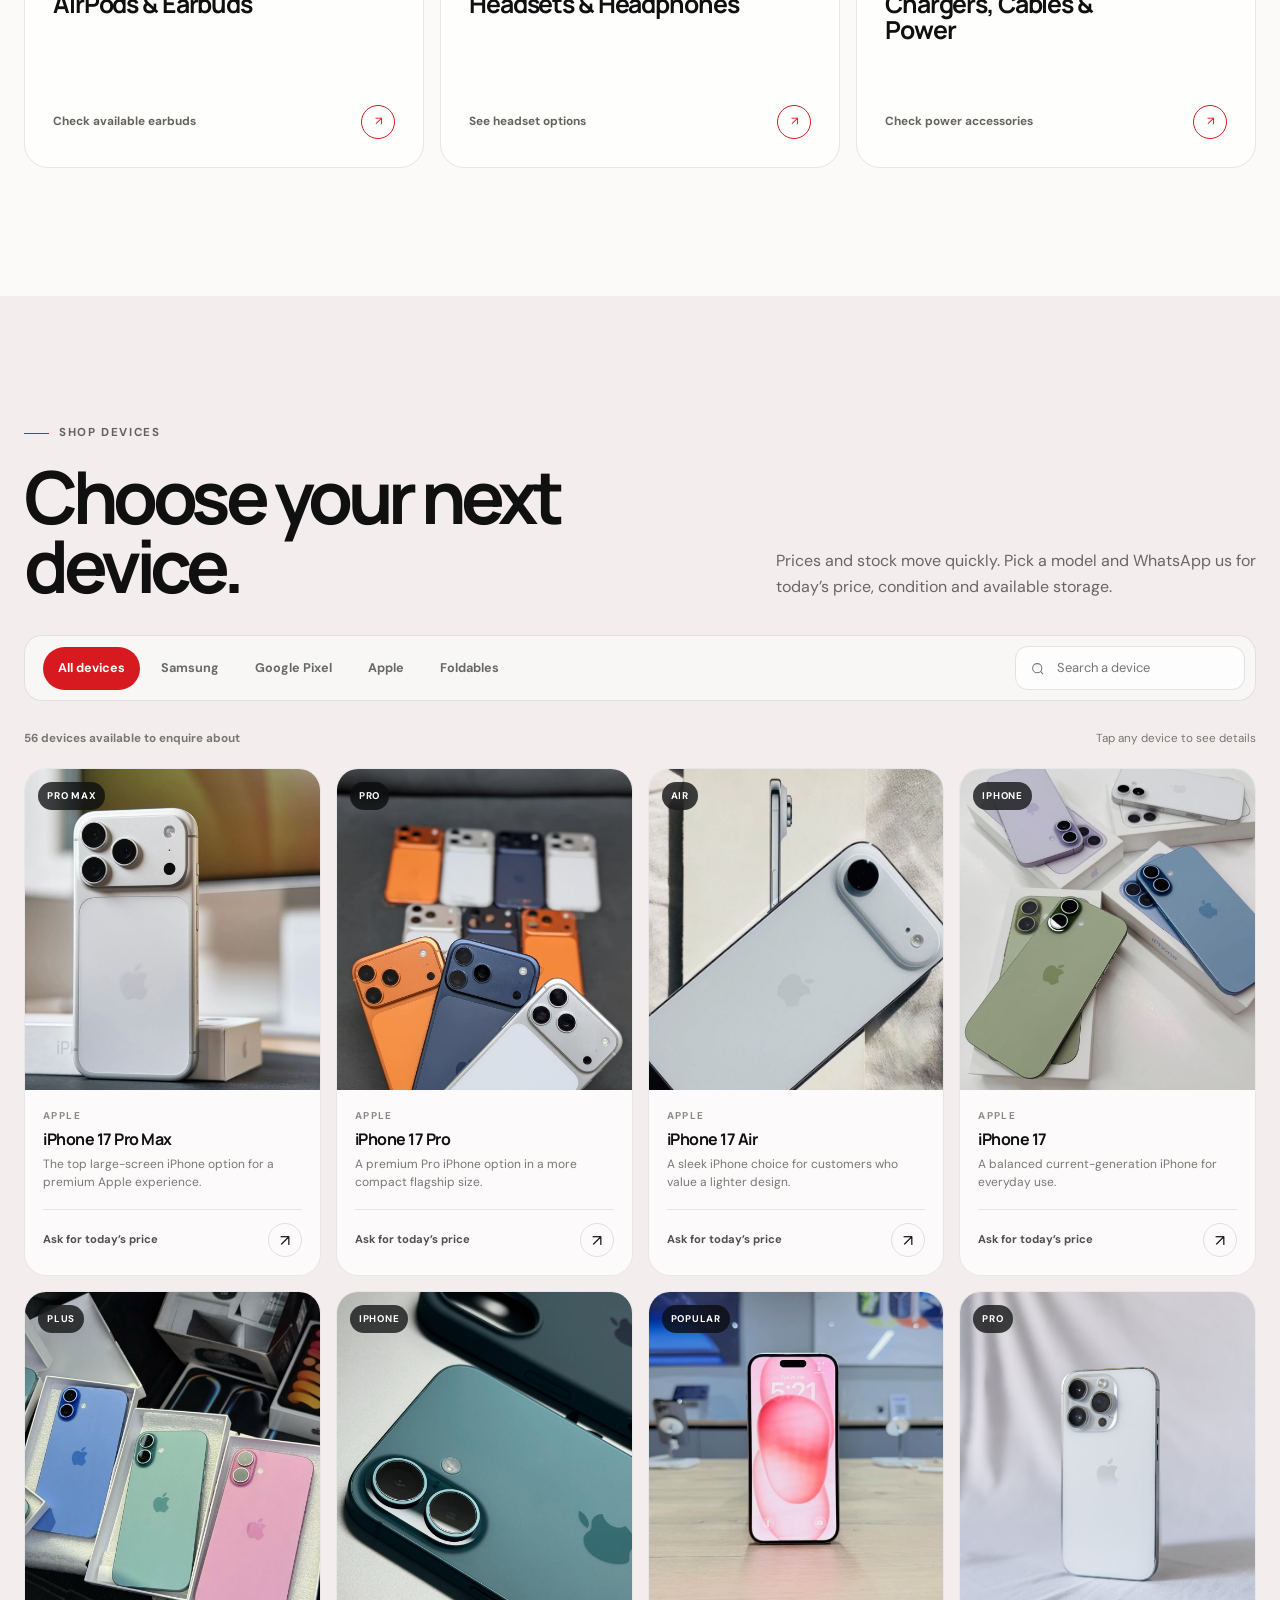
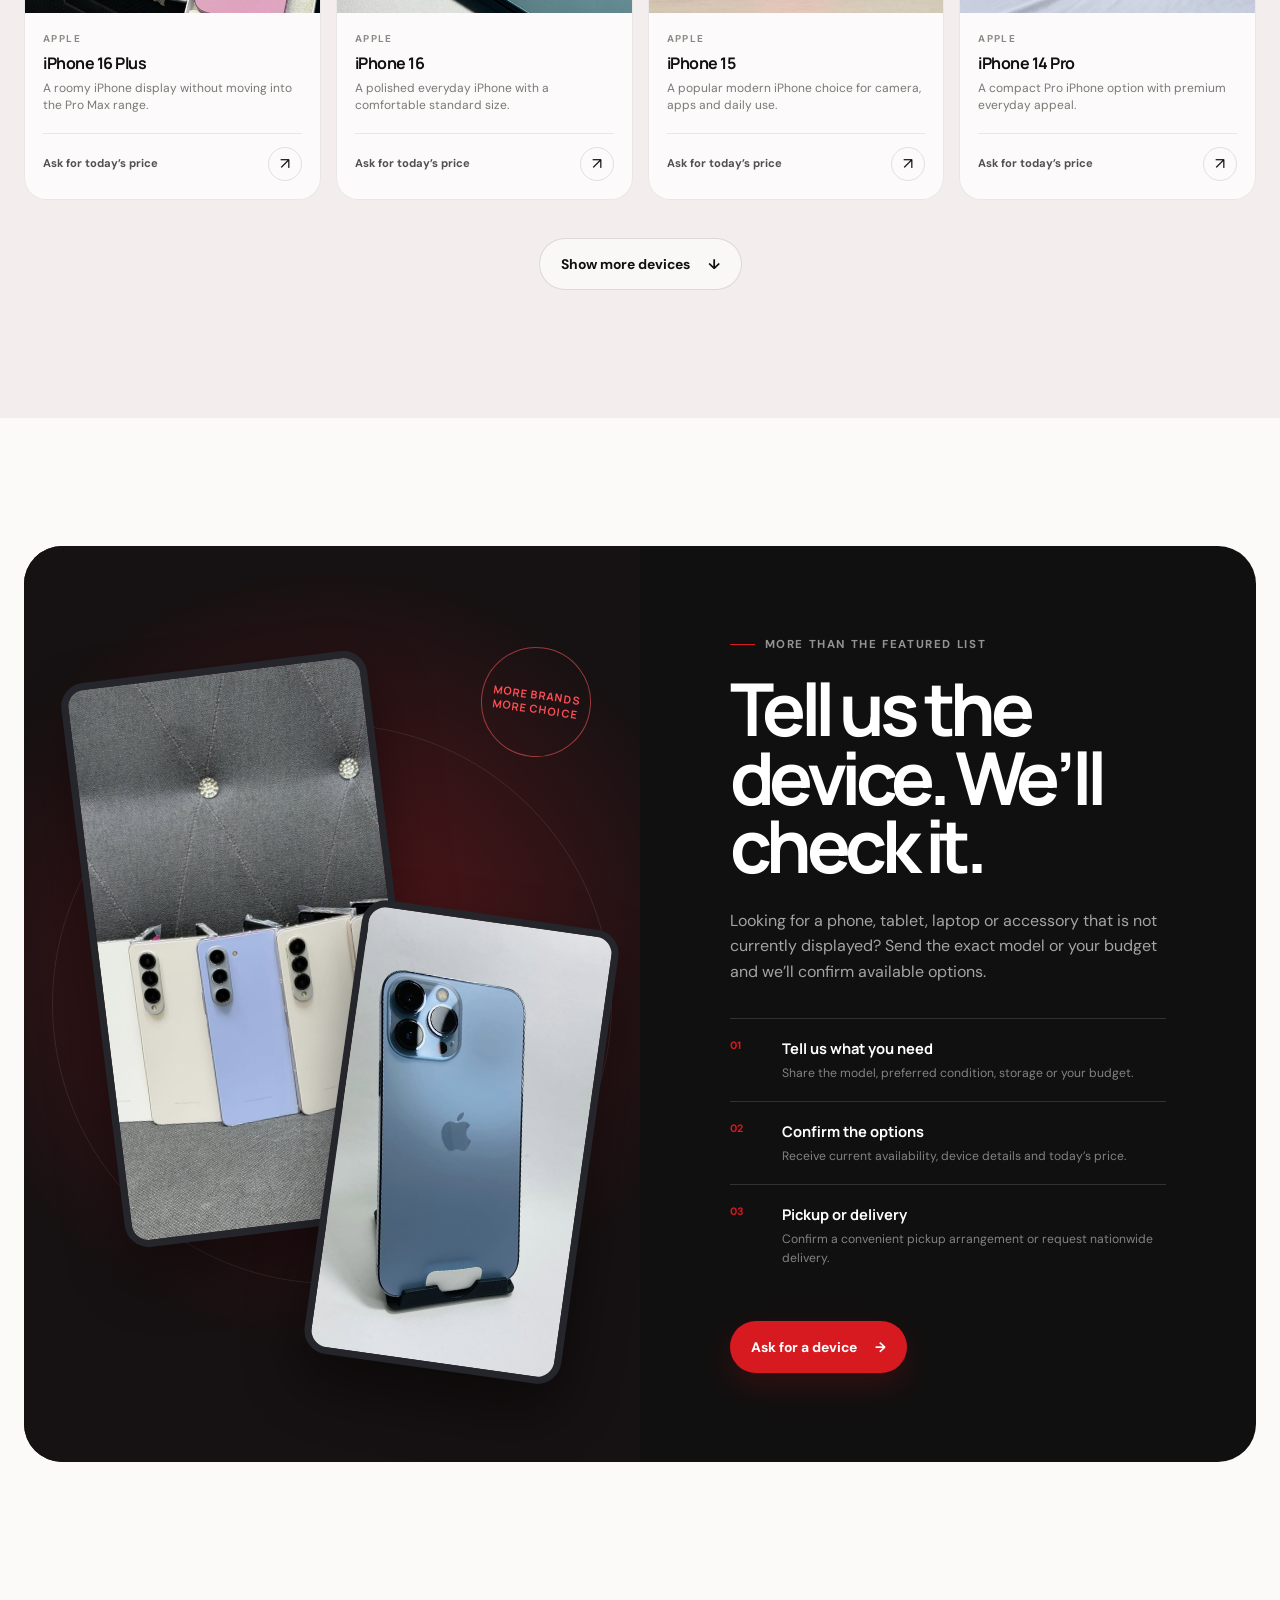
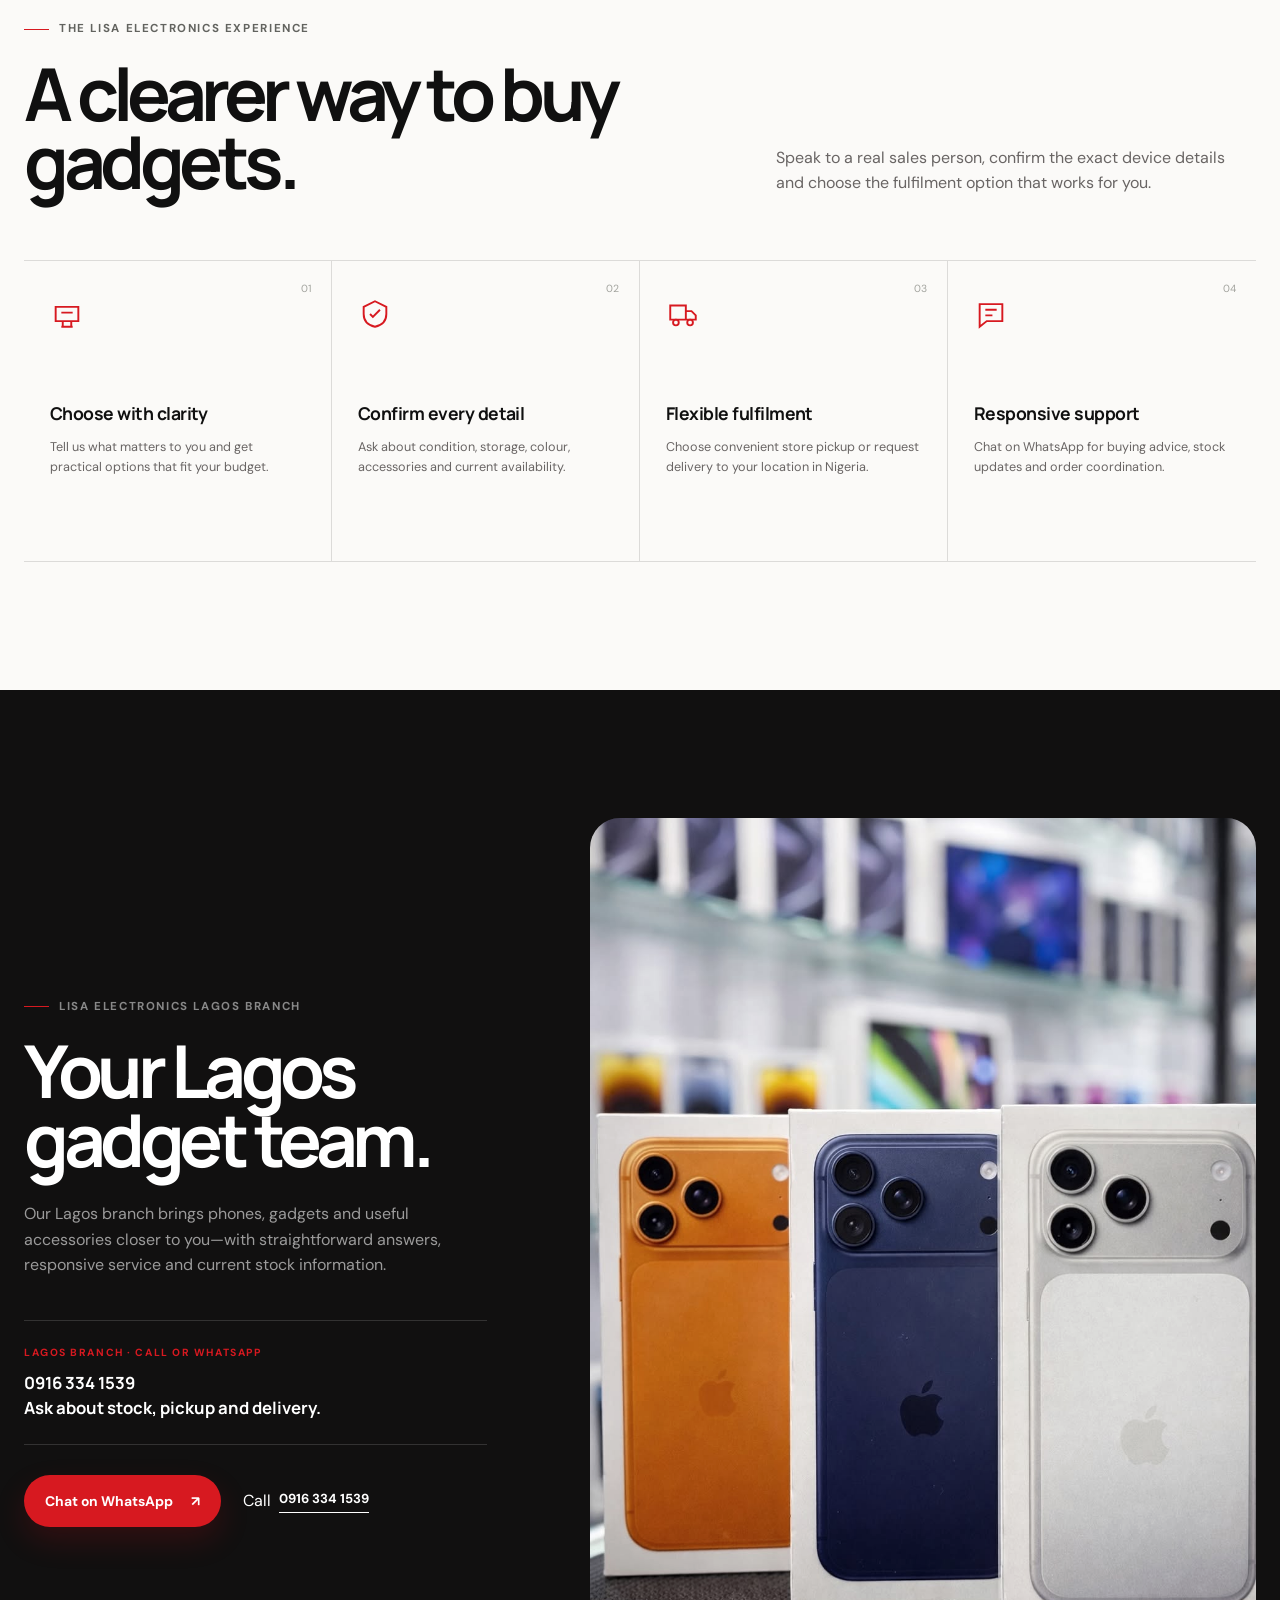
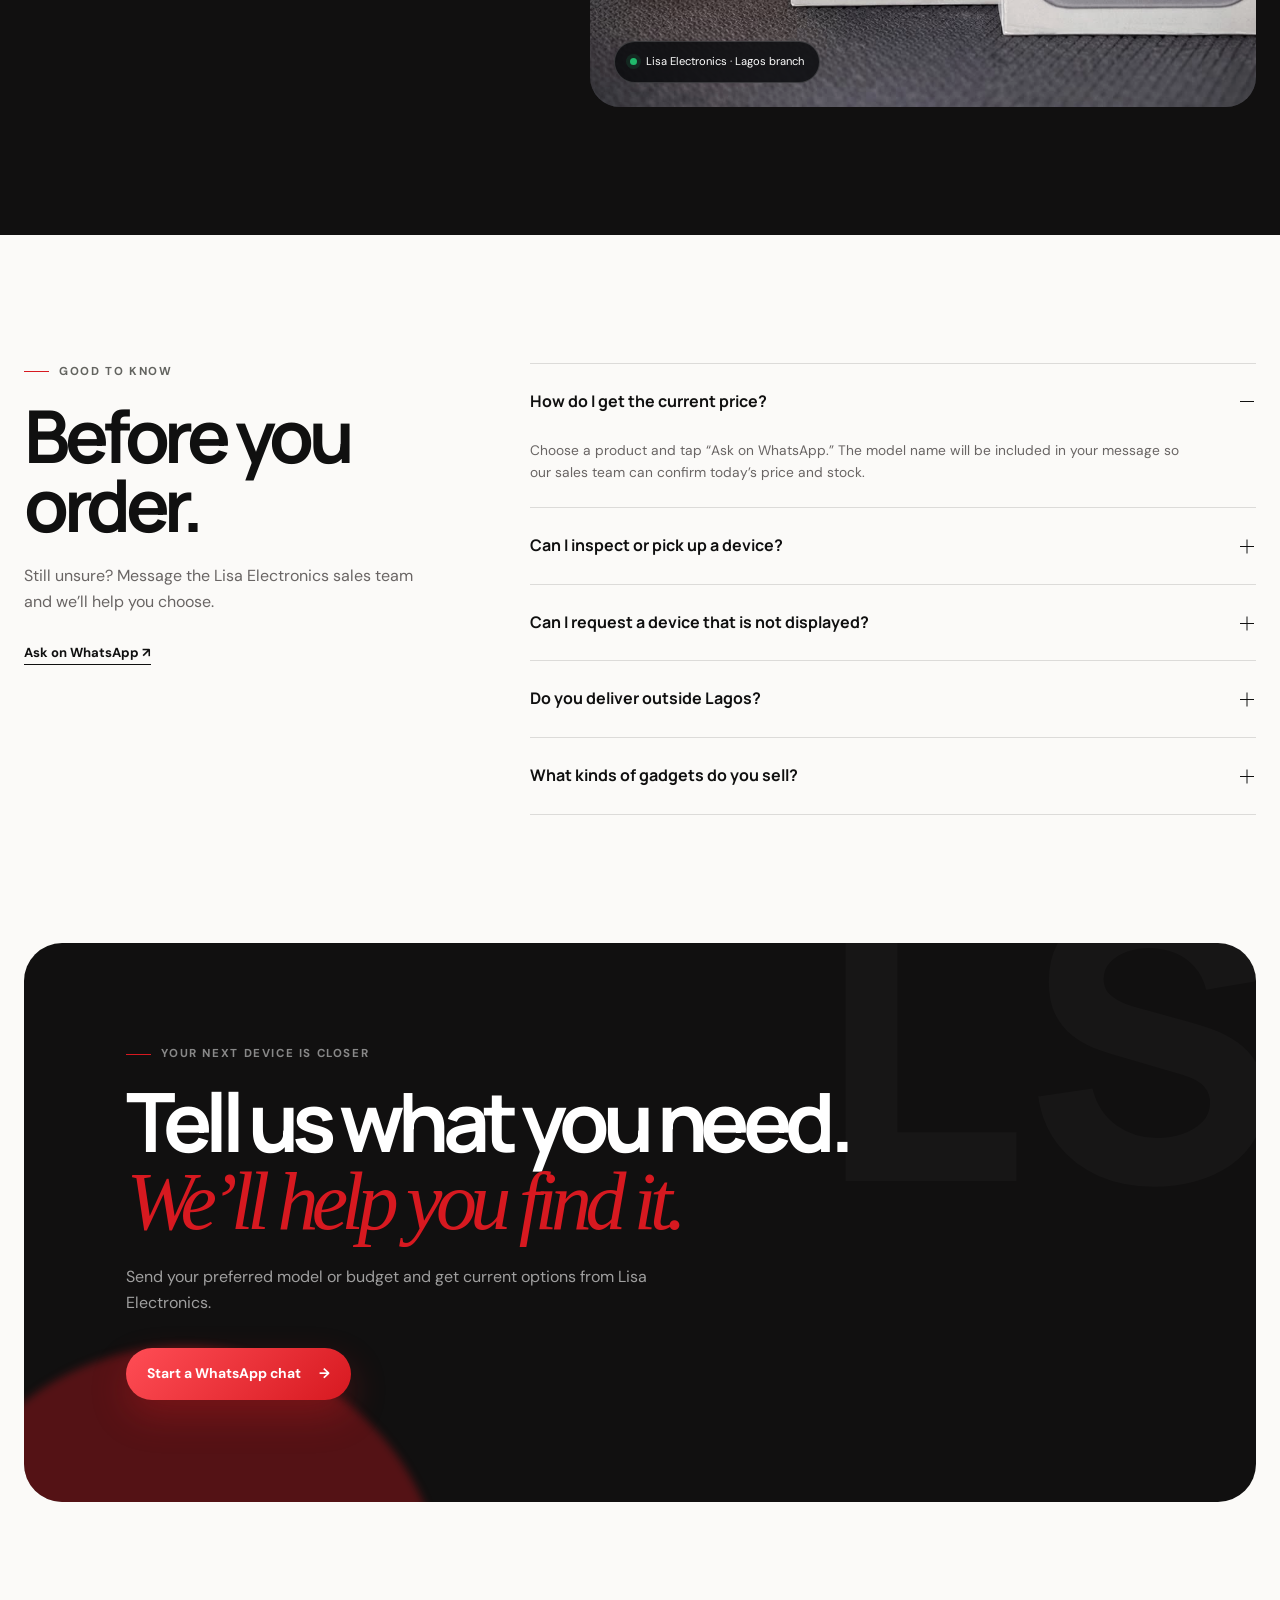
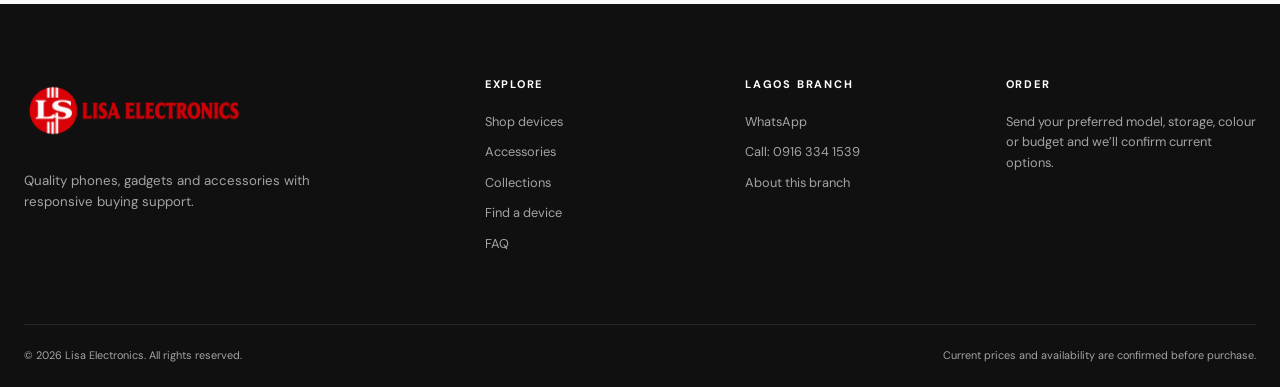
==== commit 3d3f1e72: "Add accessories collection section" ====
--- a/index.html
+++ b/index.html
@@ -3,26 +3,26 @@
 <head>
   <meta charset="utf-8">
   <meta name="viewport" content="width=device-width, initial-scale=1">
-  <meta name="description" content="Shop quality iPhones, Samsung phones, Google Pixel devices and accessories from Lisa Electronics, with helpful buying support and delivery across Nigeria.">
+  <meta name="description" content="Shop quality iPhones, Samsung phones, Google Pixel devices and accessories from the Lisa Electronics Lagos branch, with helpful buying support and delivery across Nigeria.">
   <meta name="theme-color" content="#d71920">
-  <meta property="og:title" content="Lisa Electronics | Phones, Gadgets &amp; Accessories">
+  <meta property="og:title" content="Lisa Electronics Lagos Branch | Phones, Gadgets &amp; Accessories">
   <meta property="og:description" content="Find the right phone for your budget, confirm current stock on WhatsApp and arrange pickup or delivery across Nigeria.">
   <meta property="og:type" content="website">
   <meta property="og:image" content="images/lisa-electronics-logo.png">
   <link rel="icon" href="images/lisa-electronics-logo.png" type="image/png">
-  <title>Lisa Electronics | Phones, Gadgets &amp; Accessories</title>
+  <title>Lisa Electronics Lagos Branch | Phones, Gadgets &amp; Accessories</title>
   <link rel="preconnect" href="https://fonts.googleapis.com">
   <link rel="preconnect" href="https://fonts.gstatic.com" crossorigin>
   <link href="https://fonts.googleapis.com/css2?family=DM+Sans:wght@400;500;600;700&family=Manrope:wght@500;600;700;800&display=swap" rel="stylesheet">
   <link rel="stylesheet" href="style.css">
   <script src="script.js" defer></script>
 </head>
-<body>
+<body data-branch="Lagos" data-whatsapp="2349163341539">
   <a class="skip-link" href="#main">Skip to content</a>
 
   <section class="announcement" aria-label="Store announcement">
-    <p>Quality phones &amp; gadgets <span></span> Fast WhatsApp response <span></span> Delivery across Nigeria</p>
-    <span class="announcement-calls"><a href="tel:+2348064050225">Call&nbsp;+234&nbsp;806&nbsp;405&nbsp;0225 <span aria-hidden="true">↗</span></a></span>
+    <p>Lagos branch <span></span> Quality phones &amp; gadgets <span></span> Delivery across Nigeria</p>
+    <span class="announcement-calls"><a href="tel:+2349163341539">Call&nbsp;0916&nbsp;334&nbsp;1539 <span aria-hidden="true">↗</span></a></span>
   </section>
 
   <header class="site-header" id="top">
@@ -37,27 +37,39 @@
 
       <div class="nav-menu" id="navMenu">
         <a href="#shop">Shop</a>
+        <a href="#accessories">Accessories</a>
         <a href="#collections">Collections</a>
         <a href="#sourcing">Find a device</a>
         <a href="#visit">About Lisa</a>
         <a href="#faq">FAQ</a>
       </div>
 
-      <a class="header-cta" href="https://wa.me/2348064050225?text=Hello%20Lisa%20Electronics%2C%20I%20want%20to%20order%20a%20gadget.%20Please%20share%20current%20options%20and%20prices." target="_blank" rel="noopener">
+      <a class="header-cta" href="https://wa.me/2349163341539?text=Hello%20Lisa%20Electronics%20Lagos%20branch%2C%20I%20want%20to%20order%20a%20gadget.%20Please%20share%20current%20options%20and%20prices." target="_blank" rel="noopener">
         <span class="status-dot" aria-hidden="true"></span> WhatsApp us
       </a>
     </nav>
   </header>
 
+  <nav class="branch-tabs" aria-label="Choose a Lisa Electronics branch">
+    <div class="branch-tabs-inner shell">
+      <span class="branch-tabs-label">Our branches</span>
+      <div class="branch-tab-list" role="list">
+        <a class="branch-tab active" href="index.html" aria-current="page">Lagos</a>
+        <a class="branch-tab" href="asaba.html">Asaba</a>
+        <a class="branch-tab" href="nnewi.html">Nnewi</a>
+      </div>
+    </div>
+  </nav>
+
   <main id="main">
     <section class="hero shell" aria-labelledby="hero-title">
       <div class="hero-copy reveal">
-        <p class="kicker"><span></span> Lisa Electronics · Phones &amp; gadgets</p>
+        <p class="kicker"><span></span> Lisa Electronics · Lagos branch</p>
         <h1 id="hero-title">Upgrade with <em>confidence.</em></h1>
-        <p class="hero-lead">From premium iPhones and Samsung flagships to Google Pixel, tablets, laptops and accessories—Lisa Electronics helps you find the right device for your needs and budget.</p>
+        <p class="hero-lead">From premium iPhones and Samsung flagships to Google Pixel, tablets, laptops and accessories—our Lagos branch helps you find the right device for your needs and budget.</p>
         <div class="hero-actions">
           <a class="button button-primary" href="#shop">Explore devices <span aria-hidden="true">→</span></a>
-          <a class="button button-secondary" href="https://wa.me/2348064050225?text=Hello%20Lisa%20Electronics%2C%20help%20me%20choose%20the%20right%20device%20for%20my%20budget." target="_blank" rel="noopener">Get buying advice</a>
+          <a class="button button-secondary" href="https://wa.me/2349163341539?text=Hello%20Lisa%20Electronics%20Lagos%20branch%2C%20help%20me%20choose%20the%20right%20device%20for%20my%20budget." target="_blank" rel="noopener">Get buying advice</a>
         </div>
         <div class="hero-trust" role="group" aria-label="Buying options">
           <div><svg viewBox="0 0 24 24" aria-hidden="true"><path d="m5 12 4 4L19 6"/></svg><span><strong>Direct support</strong>Chat before you buy</span></div>
@@ -87,7 +99,7 @@
 
     <section class="service-strip" aria-label="Lisa Electronics services">
       <div class="service-track">
-        <span>IPHONE</span><b>✦</b><span>SAMSUNG</span><b>✦</b><span>GOOGLE PIXEL</span><b>✦</b><span>ALL MAJOR BRANDS</span><b>✦</b><span>STORE PICKUP</span><b>✦</b><span>NATIONWIDE DELIVERY</span><b>✦</b>
+        <span>IPHONE</span><b>✦</b><span>SAMSUNG</span><b>✦</b><span>GOOGLE PIXEL</span><b>✦</b><span>SMART WATCHES</span><b>✦</b><span>SPEAKERS</span><b>✦</b><span>EARBUDS &amp; HEADSETS</span><b>✦</b><span>NATIONWIDE DELIVERY</span><b>✦</b>
       </div>
     </section>
 
@@ -127,6 +139,51 @@
         </article>
       </div>
     </section>
+
++    <section class="accessories section shell" id="accessories" aria-labelledby="accessories-title">
+      <div class="section-head reveal">
+        <div>
+          <p class="kicker"><span></span> Audio, wearables &amp; everyday tech</p>
+          <h2 id="accessories-title">Complete your setup.</h2>
+        </div>
+        <p>Shop the extras that make your devices more useful. Choose a category and ask your nearest Lisa Electronics branch for current models, colours and prices.</p>
+      </div>
+
+      <div class="accessories-feature reveal">
+        <figure class="accessories-visual">
+          <img src="images/accessories-collection.webp" alt="Bluetooth speaker, smart watches, wireless earbuds and headphones" loading="lazy">
+          <figcaption>Popular accessories · Stock confirmed before purchase</figcaption>
+        </figure>
+        <div class="accessories-copy">
+          <p class="kicker light"><span></span> One message, more options</p>
+          <h3>Tell us what you need—or just share your budget.</h3>
+          <p>We’ll show you the available options at this branch and help you choose the right fit for your phone, lifestyle and budget.</p>
+          <a class="button button-gold" href="#" data-accessory="accessories for my device and budget" target="_blank" rel="noopener">Get accessory recommendations <span aria-hidden="true">→</span></a>
+        </div>
+      </div>
+
+      <div class="accessory-grid" aria-label="Accessory categories">
+        <a class="accessory-card reveal" href="#" data-accessory="JBL and Bluetooth speakers" target="_blank" rel="noopener">
+          <span class="accessory-number">01</span><p>Portable audio</p><h3>JBL &amp; Bluetooth Speakers</h3><span class="accessory-link">Check available speakers <b aria-hidden="true">↗</b></span>
+        </a>
+        <a class="accessory-card reveal" href="#" data-accessory="Apple smart watches" target="_blank" rel="noopener">
+          <span class="accessory-number">02</span><p>Apple wearables</p><h3>Apple Watch</h3><span class="accessory-link">See watch options <b aria-hidden="true">↗</b></span>
+        </a>
+        <a class="accessory-card reveal" href="#" data-accessory="Samsung Galaxy smart watches" target="_blank" rel="noopener">
+          <span class="accessory-number">03</span><p>Samsung wearables</p><h3>Galaxy Watch</h3><span class="accessory-link">See watch options <b aria-hidden="true">↗</b></span>
+        </a>
+        <a class="accessory-card reveal" href="#" data-accessory="AirPods and wireless earbuds" target="_blank" rel="noopener">
+          <span class="accessory-number">04</span><p>Compact audio</p><h3>AirPods &amp; Earbuds</h3><span class="accessory-link">Check available earbuds <b aria-hidden="true">↗</b></span>
+        </a>
+        <a class="accessory-card reveal" href="#" data-accessory="wireless headsets and headphones" target="_blank" rel="noopener">
+          <span class="accessory-number">05</span><p>Personal audio</p><h3>Headsets &amp; Headphones</h3><span class="accessory-link">See headset options <b aria-hidden="true">↗</b></span>
+        </a>
+        <a class="accessory-card reveal" href="#" data-accessory="chargers, cables and power banks" target="_blank" rel="noopener">
+          <span class="accessory-number">06</span><p>Power essentials</p><h3>Chargers, Cables &amp; Power</h3><span class="accessory-link">Check power accessories <b aria-hidden="true">↗</b></span>
+        </a>
+      </div>
+    </section>
+
 
     <section class="shop section" id="shop" aria-labelledby="shop-title">
       <div class="shell">
@@ -182,7 +239,7 @@
             <li><span>02</span><div><strong>Confirm the options</strong><p>Receive current availability, device details and today’s price.</p></div></li>
             <li><span>03</span><div><strong>Pickup or delivery</strong><p>Confirm a convenient pickup arrangement or request nationwide delivery.</p></div></li>
           </ul>
-          <a class="button button-primary" href="https://wa.me/2348064050225?text=Hello%20Lisa%20Electronics%2C%20I%20am%20looking%20for%20this%20device%3A%20____.%20My%20preferred%20storage%20or%20budget%20is%3A%20____." target="_blank" rel="noopener">Ask for a device <span aria-hidden="true">→</span></a>
+          <a class="button button-primary" href="https://wa.me/2349163341539?text=Hello%20Lisa%20Electronics%20Lagos%20branch%2C%20I%20am%20looking%20for%20this%20device%3A%20____.%20My%20preferred%20storage%20or%20budget%20is%3A%20____." target="_blank" rel="noopener">Ask for a device <span aria-hidden="true">→</span></a>
         </div>
       </div>
     </section>
@@ -206,21 +263,21 @@
     <section class="visit section" id="visit" aria-labelledby="visit-title">
       <div class="visit-grid shell">
         <div class="visit-copy reveal">
-          <p class="kicker"><span></span> Meet Lisa Electronics</p>
-          <h2 id="visit-title">Real people. Better gadget choices.</h2>
-          <p>Lisa Electronics brings phones, gadgets and useful accessories closer to you—with straightforward answers, responsive service and current stock information.</p>
+          <p class="kicker"><span></span> Lisa Electronics Lagos branch</p>
+          <h2 id="visit-title">Your Lagos gadget team.</h2>
+          <p>Our Lagos branch brings phones, gadgets and useful accessories closer to you—with straightforward answers, responsive service and current stock information.</p>
           <address>
-            <span>CALL OR WHATSAPP</span>
-            <strong>+234 806 405 0225<br>Ask about stock, pickup and delivery.</strong>
+            <span>LAGOS BRANCH · CALL OR WHATSAPP</span>
+            <strong>0916 334 1539<br>Ask about stock, pickup and delivery.</strong>
           </address>
           <div class="visit-actions">
-            <a class="button button-primary" href="https://wa.me/2348064050225?text=Hello%20Lisa%20Electronics%2C%20I%20would%20like%20to%20ask%20about%20your%20available%20devices." target="_blank" rel="noopener">Chat on WhatsApp <span aria-hidden="true">↗</span></a>
-            <span class="visit-call-lines">Call <a class="text-link" href="tel:+2348064050225">+234&nbsp;806&nbsp;405&nbsp;0225</a></span>
+            <a class="button button-primary" href="https://wa.me/2349163341539?text=Hello%20Lisa%20Electronics%20Lagos%20branch%2C%20I%20would%20like%20to%20ask%20about%20your%20available%20devices." target="_blank" rel="noopener">Chat on WhatsApp <span aria-hidden="true">↗</span></a>
+            <span class="visit-call-lines">Call <a class="text-link" href="tel:+2349163341539">0916&nbsp;334&nbsp;1539</a></span>
           </div>
         </div>
         <figure class="store-figure reveal">
           <img src="images/brand17.jpg" alt="Premium phones available from Lisa Electronics" loading="lazy">
-          <figcaption><span class="status-dot"></span> Lisa Electronics · Phones &amp; gadgets</figcaption>
+          <figcaption><span class="status-dot"></span> Lisa Electronics · Lagos branch</figcaption>
         </figure>
       </div>
     </section>
@@ -230,7 +287,7 @@
         <p class="kicker"><span></span> Good to know</p>
         <h2 id="faq-title">Before you order.</h2>
         <p>Still unsure? Message the Lisa Electronics sales team and we’ll help you choose.</p>
-        <a class="text-link" href="https://wa.me/2348064050225?text=Hello%20Lisa%20Electronics%2C%20I%20have%20a%20question%20before%20I%20order." target="_blank" rel="noopener">Ask on WhatsApp <span aria-hidden="true">↗</span></a>
+        <a class="text-link" href="https://wa.me/2349163341539?text=Hello%20Lisa%20Electronics%20Lagos%20branch%2C%20I%20have%20a%20question%20before%20I%20order." target="_blank" rel="noopener">Ask on WhatsApp <span aria-hidden="true">↗</span></a>
       </div>
       <div class="faq-list reveal">
         <details open><summary>How do I get the current price?<span></span></summary><p>Choose a product and tap “Ask on WhatsApp.” The model name will be included in your message so our sales team can confirm today’s price and stock.</p></details>
@@ -246,7 +303,7 @@
       <p class="kicker light"><span></span> Your next device is closer</p>
       <h2 id="cta-title">Tell us what you need.<br><em>We’ll help you find it.</em></h2>
       <p>Send your preferred model or budget and get current options from Lisa Electronics.</p>
-      <a class="button button-gold" href="https://wa.me/2348064050225?text=Hello%20Lisa%20Electronics%2C%20my%20budget%20is%20____%20and%20I%20need%20a%20device%20for%20____.%20What%20do%20you%20recommend%3F" target="_blank" rel="noopener">Start a WhatsApp chat <span aria-hidden="true">→</span></a>
+      <a class="button button-gold" href="https://wa.me/2349163341539?text=Hello%20Lisa%20Electronics%20Lagos%20branch%2C%20my%20budget%20is%20____%20and%20I%20need%20a%20device%20for%20____.%20What%20do%20you%20recommend%3F" target="_blank" rel="noopener">Start a WhatsApp chat <span aria-hidden="true">→</span></a>
     </section>
   </main>
 
@@ -256,21 +313,21 @@
         <a class="brand" href="#top" aria-label="Lisa Electronics home"><span class="brand-mark"><img src="images/lisa-electronics-logo.png" alt="Lisa Electronics" width="900" height="300"></span></a>
         <p>Quality phones, gadgets and accessories with responsive buying support.</p>
       </div>
-      <div class="footer-column"><h3>Explore</h3><a href="#shop">Shop devices</a><a href="#collections">Collections</a><a href="#sourcing">Find a device</a><a href="#faq">FAQ</a></div>
-      <div class="footer-column"><h3>Contact</h3><a href="https://wa.me/2348064050225" target="_blank" rel="noopener">WhatsApp</a><a href="tel:+2348064050225">Call:&nbsp;+234&nbsp;806&nbsp;405&nbsp;0225</a><a href="#visit">About Lisa Electronics</a></div>
+      <div class="footer-column"><h3>Explore</h3><a href="#shop">Shop devices</a><a href="#accessories">Accessories</a><a href="#collections">Collections</a><a href="#sourcing">Find a device</a><a href="#faq">FAQ</a></div>
+      <div class="footer-column"><h3>Lagos branch</h3><a href="https://wa.me/2349163341539" target="_blank" rel="noopener">WhatsApp</a><a href="tel:+2349163341539">Call:&nbsp;0916&nbsp;334&nbsp;1539</a><a href="#visit">About this branch</a></div>
       <div class="footer-column footer-address"><h3>Order</h3><p>Send your preferred model, storage, colour or budget and we’ll confirm current options.</p></div>
     </div>
     <div class="footer-bottom shell"><p>© <span id="year"></span> Lisa Electronics. All rights reserved.</p><p>Current prices and availability are confirmed before purchase.</p></div>
   </footer>
 
-  <a class="whatsapp-float" href="https://wa.me/2348064050225?text=Hello%20Lisa%20Electronics%2C%20I%20want%20to%20make%20an%20enquiry." target="_blank" rel="noopener" aria-label="Chat with Lisa Electronics on WhatsApp">
+  <a class="whatsapp-float" href="https://wa.me/2349163341539?text=Hello%20Lisa%20Electronics%20Lagos%20branch%2C%20I%20want%20to%20make%20an%20enquiry." target="_blank" rel="noopener" aria-label="Chat with the Lisa Electronics Lagos branch on WhatsApp">
     <svg viewBox="0 0 32 32" aria-hidden="true"><path d="M27.3 4.6A15.2 15.2 0 0 0 3.4 22.9L1.3 30.7l8-2.1A15.2 15.2 0 0 0 27.3 4.6Zm-11 23.2c-2.4 0-4.7-.7-6.7-1.8l-.5-.3-4.8 1.3 1.3-4.7-.3-.5A12.6 12.6 0 1 1 16.3 27.8Zm6.9-9.4c-.4-.2-2.2-1.1-2.5-1.2-.3-.1-.6-.2-.8.2l-1.1 1.3c-.2.3-.4.3-.8.1-2.1-1-3.5-1.9-4.9-4.3-.4-.6.4-.6 1.1-2 .1-.3.1-.5 0-.7l-1.1-2.7c-.3-.7-.6-.6-.8-.6h-.7c-.3 0-.7.1-1 .5-.3.4-1.3 1.3-1.3 3.2 0 1.9 1.4 3.7 1.6 4 .2.3 2.7 4.1 6.5 5.8 2.4 1 3.3 1.1 4.5.9 1.3-.2 2.2-1.3 2.5-2.6.3-1.3.3-2.4.2-2.6-.1-.2-.4-.3-.8-.5Z"/></svg>
     <span>Chat with us</span>
   </a>
 
   <div class="mobile-order-bar">
-    <a href="tel:+2348064050225">Call&nbsp;store</a>
-    <a href="https://wa.me/2348064050225?text=Hello%20Lisa%20Electronics%2C%20I%20want%20to%20order%20a%20gadget." target="_blank" rel="noopener">Order on WhatsApp</a>
+    <a href="tel:+2349163341539">Call&nbsp;Lagos</a>
+    <a href="https://wa.me/2349163341539?text=Hello%20Lisa%20Electronics%20Lagos%20branch%2C%20I%20want%20to%20order%20a%20gadget." target="_blank" rel="noopener">Order on WhatsApp</a>
   </div>
 
   <dialog class="product-dialog" id="productDialog" aria-labelledby="dialogTitle">
--- a/style.css
+++ b/style.css
@@ -109,6 +109,14 @@
 .status-dot { width: 7px; height: 7px; flex: 0 0 auto; border-radius: 50%; background: var(--green); box-shadow: 0 0 0 4px rgba(32,185,107,.13); }
 .menu-toggle { display: none; width: 46px; height: 46px; padding: 0; border: 1px solid var(--line); border-radius: 50%; background: transparent; }
 .menu-toggle span { display: block; width: 20px; height: 1.5px; margin: 5px auto; background: var(--ink); transition: transform .25s ease; }
+
+.branch-tabs { border-bottom: 1px solid rgba(10,11,13,.08); background: #fff; }
+.branch-tabs-inner { min-height: 58px; display: flex; align-items: center; justify-content: center; gap: 22px; }
+.branch-tabs-label { color: var(--muted); font-size: .67rem; font-weight: 700; letter-spacing: .13em; text-transform: uppercase; }
+.branch-tab-list { padding: 4px; display: inline-flex; align-items: center; gap: 4px; border: 1px solid var(--line); border-radius: 999px; background: var(--paper-2); }
+.branch-tab { min-width: 92px; padding: 8px 16px; border-radius: 999px; color: #555; font-size: .76rem; font-weight: 700; text-align: center; transition: color .2s ease, background .2s ease, box-shadow .2s ease; }
+.branch-tab:hover { color: var(--ink); background: rgba(255,255,255,.7); }
+.branch-tab.active { color: #fff; background: var(--gold); box-shadow: 0 6px 18px rgba(215,25,32,.2); }
 
 .hero {
   min-height: calc(100vh - 120px);
@@ -194,7 +202,7 @@
 
 .service-strip { overflow: hidden; padding: 17px 0; color: rgba(255,255,255,.74); background: #111010; }
 .service-track { width: max-content; display: flex; align-items: center; gap: 28px; animation: ticker 32s linear infinite; font-size: .68rem; font-weight: 700; letter-spacing: .18em; white-space: nowrap; }
-.service-track::after { content: "IPHONE  ✦  SAMSUNG  ✦  GOOGLE PIXEL  ✦  ALL MAJOR BRANDS  ✦  STORE PICKUP  ✦  NATIONWIDE DELIVERY  ✦"; }
+.service-track::after { content: "IPHONE  ✦  SAMSUNG  ✦  GOOGLE PIXEL  ✦  SMART WATCHES  ✦  SPEAKERS  ✦  EARBUDS & HEADSETS  ✦  NATIONWIDE DELIVERY  ✦"; }
 .service-track b { color: var(--gold); font-weight: 400; }
 @keyframes ticker { to { transform: translateX(-50%); } }
 
@@ -221,6 +229,26 @@
 .collection-copy button span { margin-left: 8px; color: var(--gold-light); }
 .collection-light::after { background: linear-gradient(90deg, rgba(8,9,12,.75), rgba(8,9,12,.04) 80%); }
 .collection-accent::after { background: linear-gradient(100deg, rgba(16,24,26,.72), rgba(16,24,26,.02) 80%); }
+
+.accessories { padding-top: 30px; }
+.accessories-feature { min-height: 510px; display: grid; grid-template-columns: 1.25fr .75fr; overflow: hidden; border-radius: 38px; color: #fff; background: #111010; box-shadow: var(--shadow); }
+.accessories-visual { position: relative; min-height: 510px; margin: 0; overflow: hidden; background: #e8ded7; }
+.accessories-visual::after { content: ""; position: absolute; inset: 0; background: linear-gradient(90deg, transparent 58%, rgba(17,16,16,.28)); pointer-events: none; }
+.accessories-visual img { width: 100%; height: 100%; min-height: 510px; object-fit: cover; }
+.accessories-visual figcaption { position: absolute; z-index: 2; left: 22px; bottom: 22px; padding: 9px 13px; border: 1px solid rgba(255,255,255,.18); border-radius: 999px; color: rgba(255,255,255,.82); background: rgba(8,9,12,.72); backdrop-filter: blur(12px); font-size: .65rem; font-weight: 700; }
+.accessories-copy { padding: clamp(42px, 5.5vw, 76px); display: flex; flex-direction: column; justify-content: center; background: radial-gradient(circle at 95% 5%, rgba(215,25,32,.3), transparent 34%), #111010; }
+.accessories-copy h3 { margin-bottom: 22px; font-family: var(--font-display); font-size: clamp(2.2rem, 4vw, 4rem); letter-spacing: -.065em; line-height: .98; }
+.accessories-copy > p:not(.kicker) { margin-bottom: 30px; color: rgba(255,255,255,.58); }
+.accessories-copy .button { align-self: flex-start; }
+.accessory-grid { margin-top: 16px; display: grid; grid-template-columns: repeat(3, minmax(0,1fr)); gap: 16px; }
+.accessory-card { position: relative; min-height: 245px; padding: 28px; display: flex; flex-direction: column; border: 1px solid rgba(10,11,13,.09); border-radius: 24px; background: rgba(255,255,255,.68); transition: transform .3s ease, box-shadow .3s ease, color .3s ease, background .3s ease; }
+.accessory-card:hover { color: #fff; background: #171111; transform: translateY(-6px); box-shadow: 0 20px 44px rgba(10,11,13,.13); }
+.accessory-number { position: absolute; right: 24px; top: 22px; color: #aaa49f; font-size: .63rem; font-weight: 700; }
+.accessory-card > p { margin-bottom: 22px; color: var(--gold); font-size: .65rem; font-weight: 700; letter-spacing: .13em; text-transform: uppercase; }
+.accessory-card h3 { max-width: 280px; margin-bottom: 32px; font-family: var(--font-display); font-size: 1.55rem; letter-spacing: -.045em; line-height: 1.08; }
+.accessory-link { margin-top: auto; display: flex; align-items: center; justify-content: space-between; gap: 16px; color: #66635f; font-size: .74rem; font-weight: 700; }
+.accessory-card:hover .accessory-link { color: rgba(255,255,255,.72); }
+.accessory-link b { width: 34px; height: 34px; display: grid; place-items: center; flex: 0 0 auto; border: 1px solid currentColor; border-radius: 50%; color: var(--gold); font-weight: 400; }
 
 .shop { background: #f3eeed; }
 .shop-head { margin-bottom: 36px; }
@@ -356,6 +384,8 @@
   .mini-product { width: 145px; height: 185px; }
   .collection-grid { grid-template-columns: 1fr 1fr; }
   .collection-card:first-child { grid-column: 1/-1; }
+  .accessories-feature { grid-template-columns: 1fr 1fr; }
+  .accessory-grid { grid-template-columns: 1fr 1fr; }
   .product-grid { grid-template-columns: repeat(3, minmax(0, 1fr)); }
   .sourcing-copy { padding: 60px 44px; }
   .promise-grid { grid-template-columns: 1fr 1fr; }
@@ -384,6 +414,9 @@
   .main-product { inset: 72px 82px 74px; }
   .section-head { grid-template-columns: 1fr; gap: 20px; }
   .section-head > p { max-width: 520px; }
+  .accessories-feature { grid-template-columns: 1fr; }
+  .accessories-visual, .accessories-visual img { min-height: 430px; }
+  .accessories-copy { padding: 52px; }
   .catalog-toolbar { align-items: stretch; flex-direction: column; padding: 10px; }
   .filter-tabs { padding: 2px; }
   .catalog-search { width: 100%; }
@@ -409,6 +442,10 @@
   .announcement p { overflow: hidden; text-overflow: ellipsis; white-space: nowrap; }
   .announcement p span { margin-inline: 8px; }
   .announcement a { display: none; }
+  .branch-tabs-inner { min-height: 62px; flex-direction: column; gap: 5px; }
+  .branch-tabs-label { font-size: .58rem; }
+  .branch-tab-list { width: 100%; }
+  .branch-tab { min-width: 0; flex: 1; padding: 7px 10px; }
   .brand-mark { width: 150px; height: 48px; padding: 0; }
   .header-cta { display: none; }
   .hero { padding: 54px 0 34px; gap: 40px; }
@@ -429,6 +466,14 @@
   .collection-grid { grid-template-columns: 1fr; }
   .collection-card, .collection-card:first-child { grid-column: auto; min-height: 400px; }
   .collection-copy { inset: auto 22px 24px; }
+  .accessories { padding-top: 0; }
+  .accessories-feature { min-height: auto; border-radius: 26px; }
+  .accessories-visual, .accessories-visual img { min-height: 330px; }
+  .accessories-visual figcaption { right: 14px; left: 14px; bottom: 14px; border-radius: 14px; text-align: center; }
+  .accessories-copy { padding: 42px 24px; }
+  .accessories-copy .button { width: 100%; }
+  .accessory-grid { grid-template-columns: 1fr; gap: 10px; }
+  .accessory-card { min-height: 205px; padding: 24px; }
   .product-grid { grid-template-columns: 1fr 1fr; gap: 9px; }
   .product-card { border-radius: 16px; }
   .product-body { padding: 13px; }
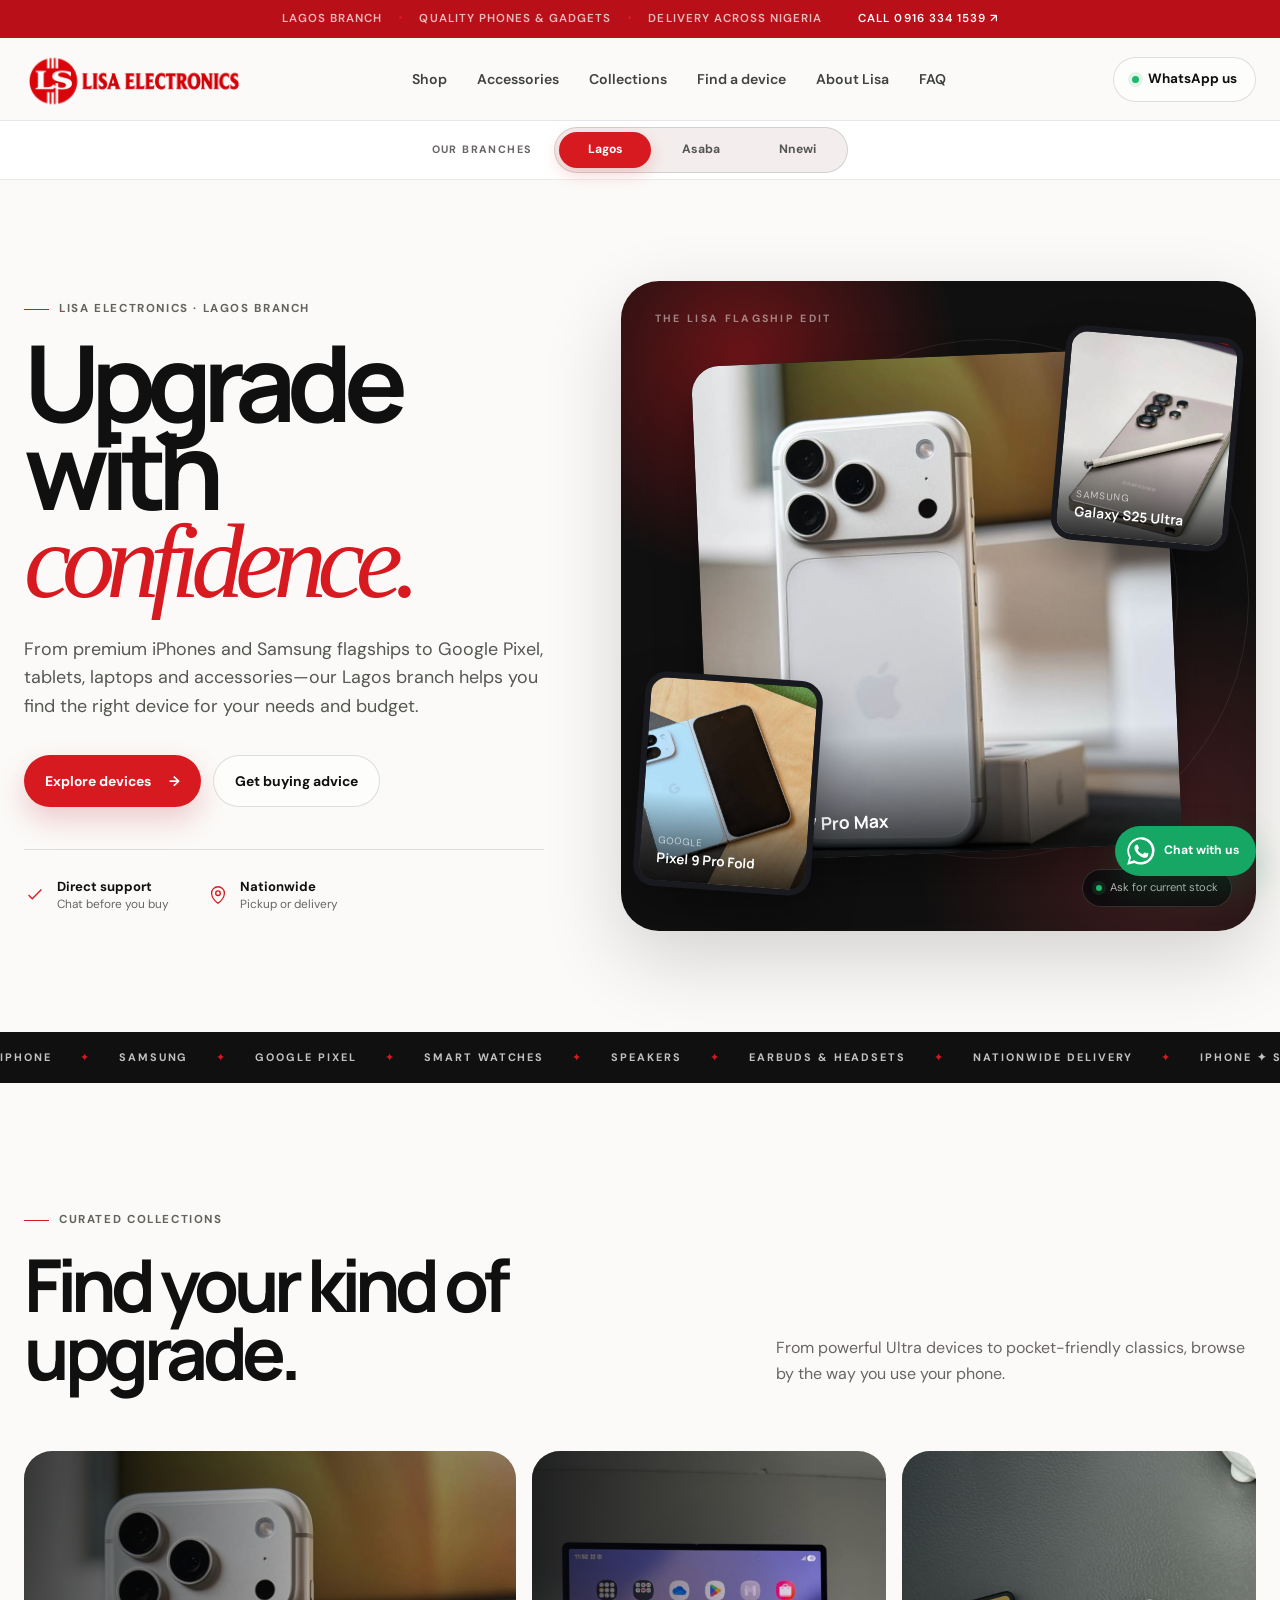
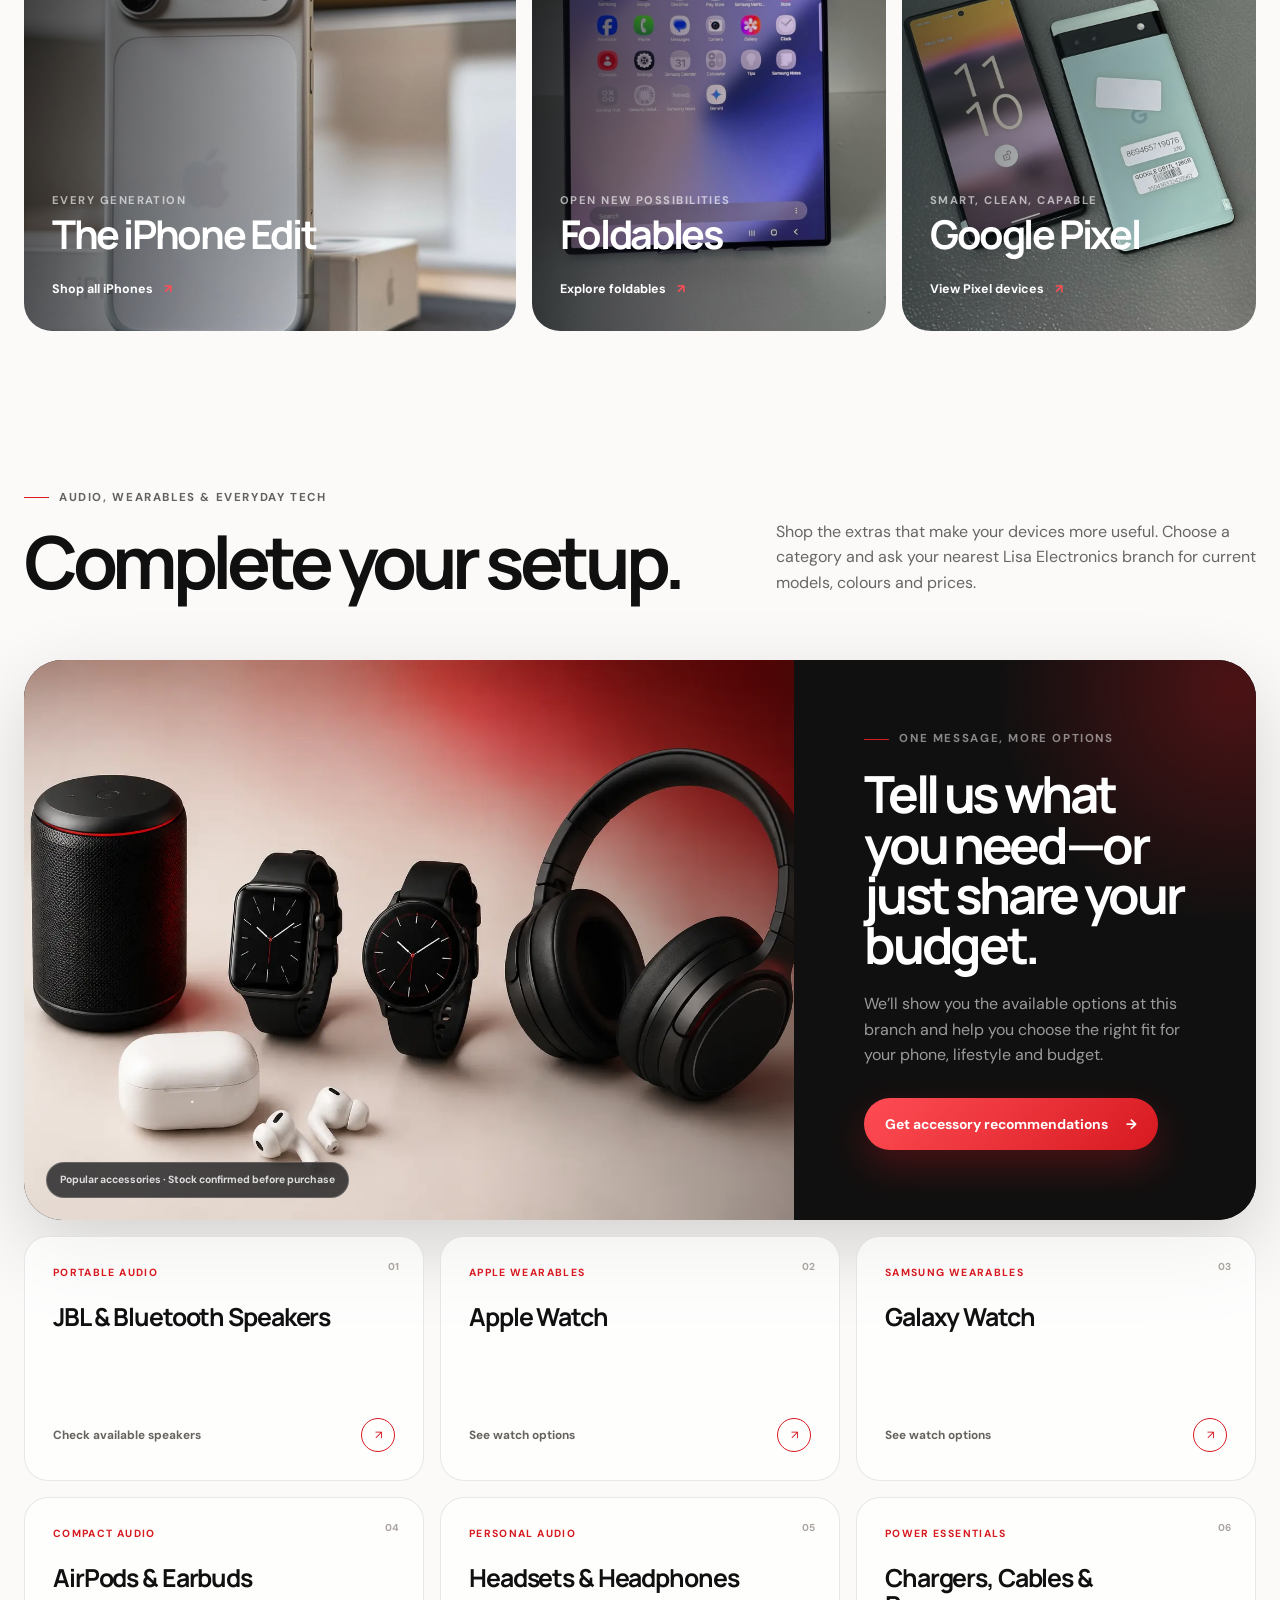
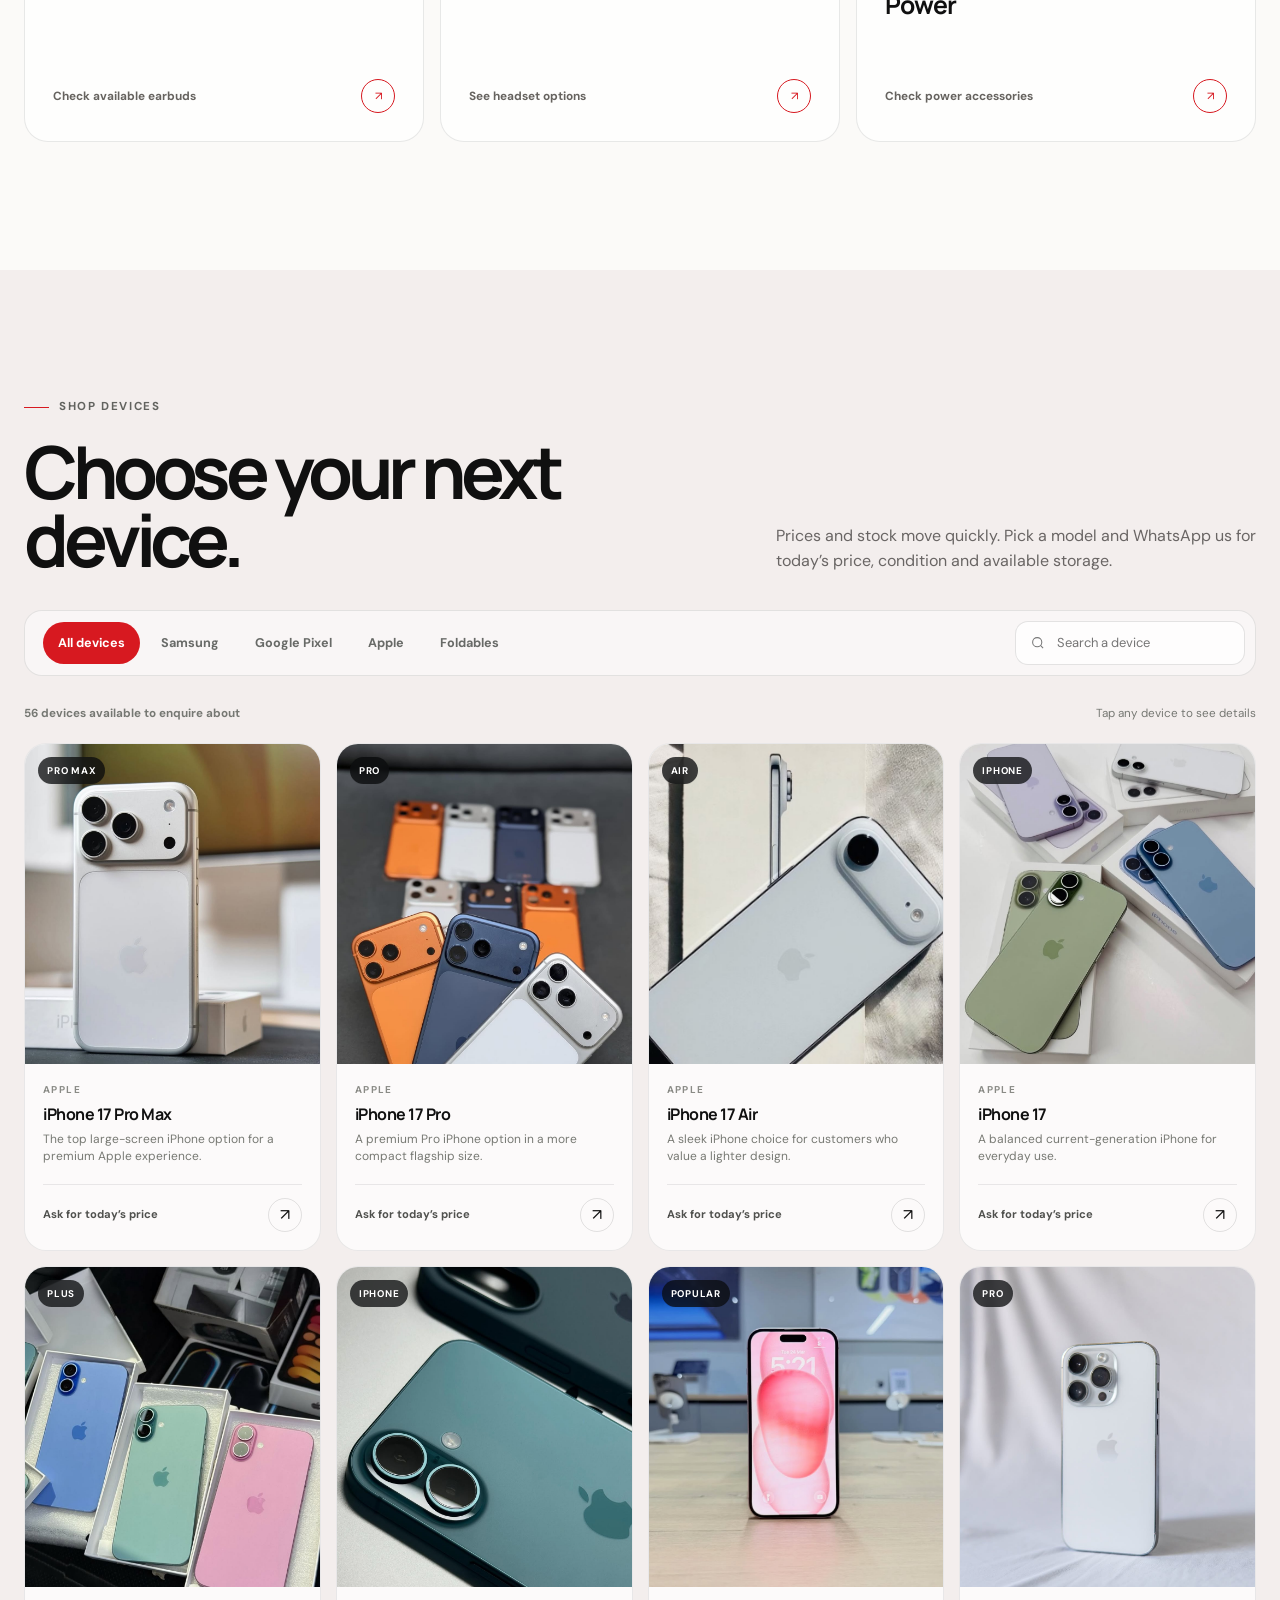
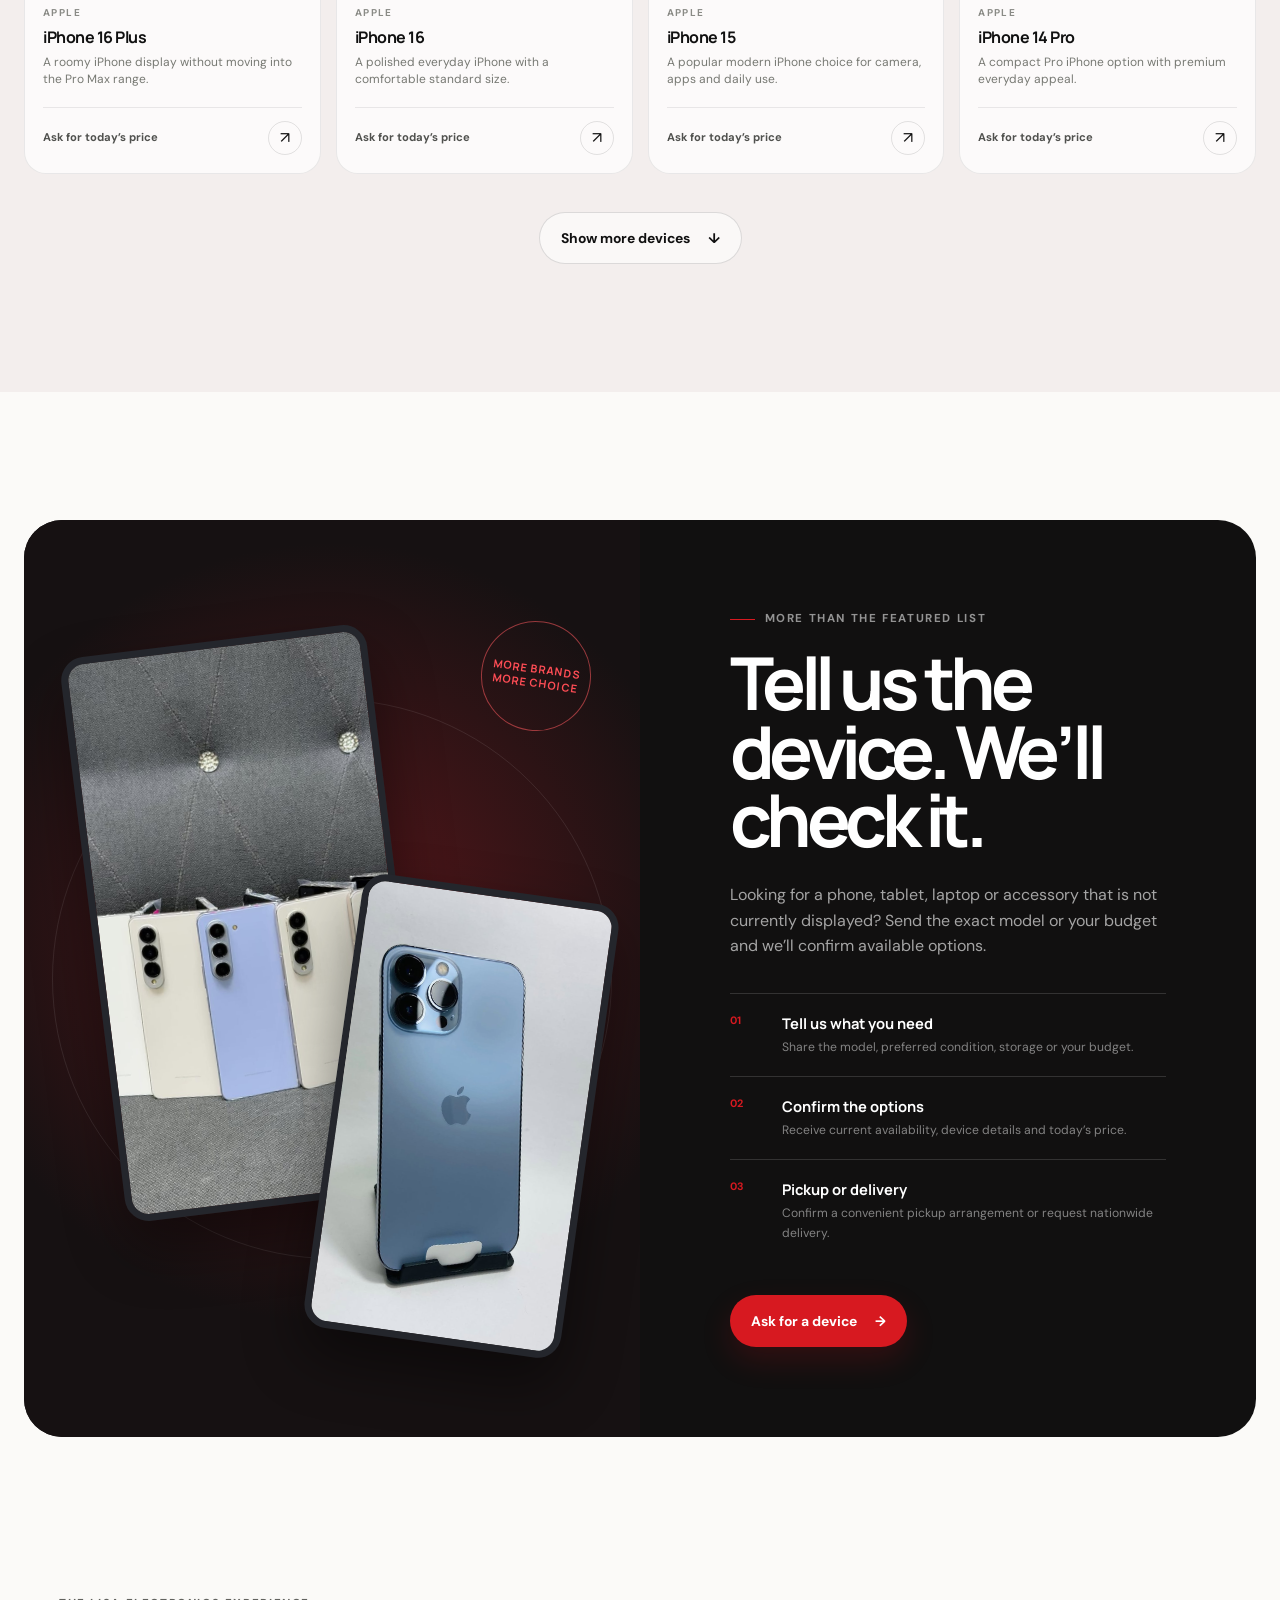
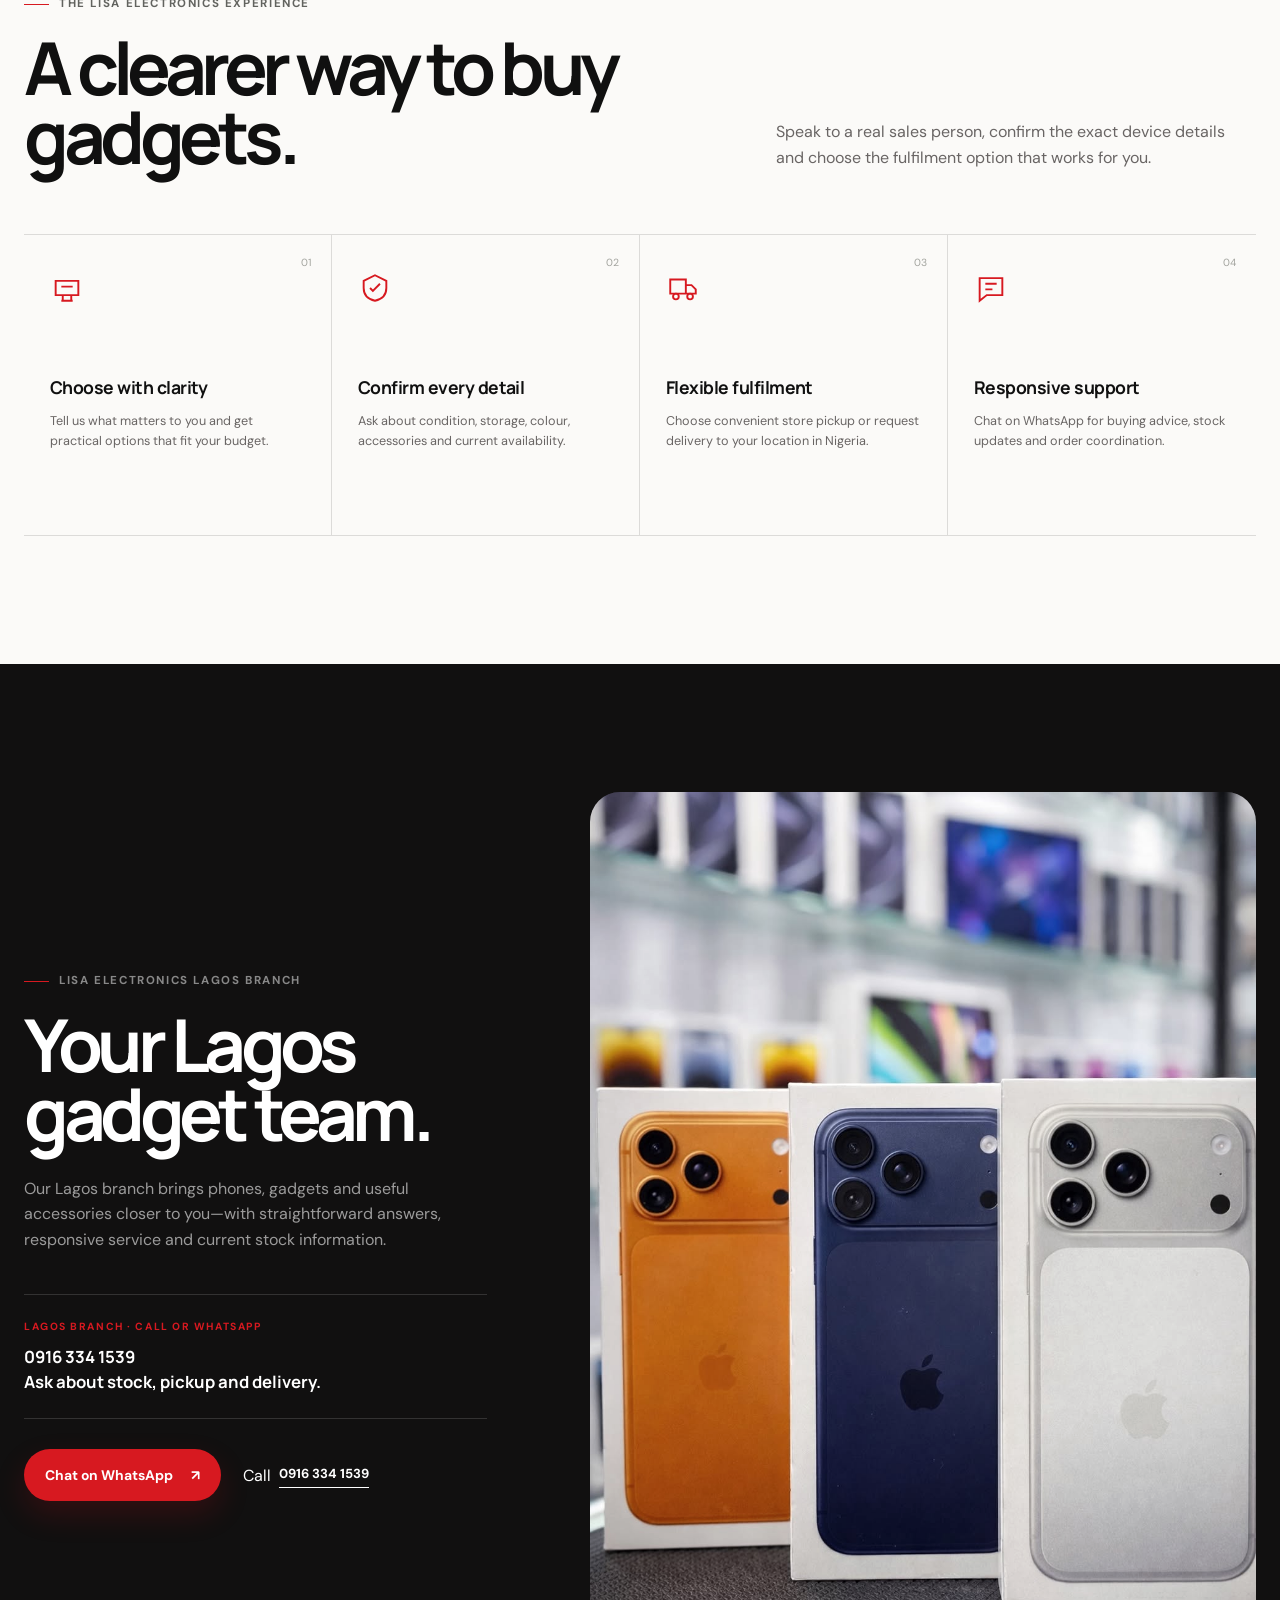
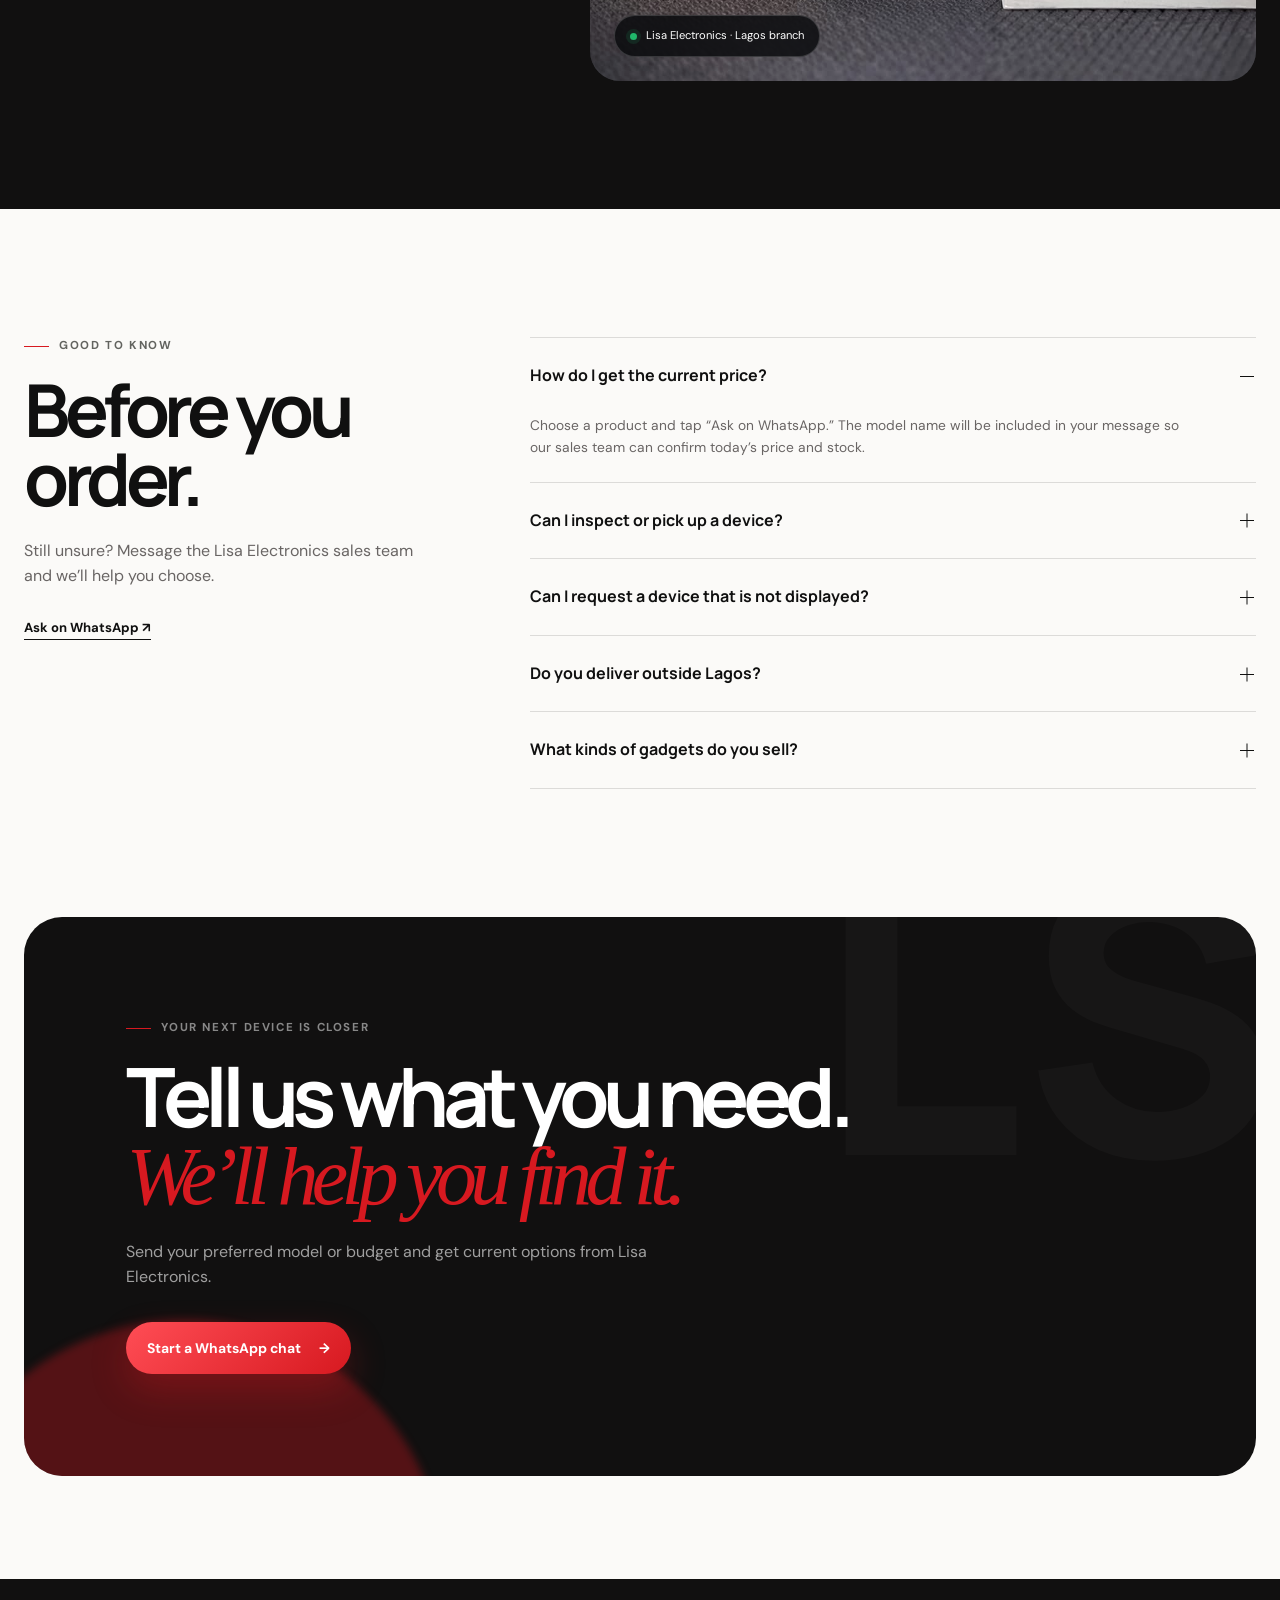
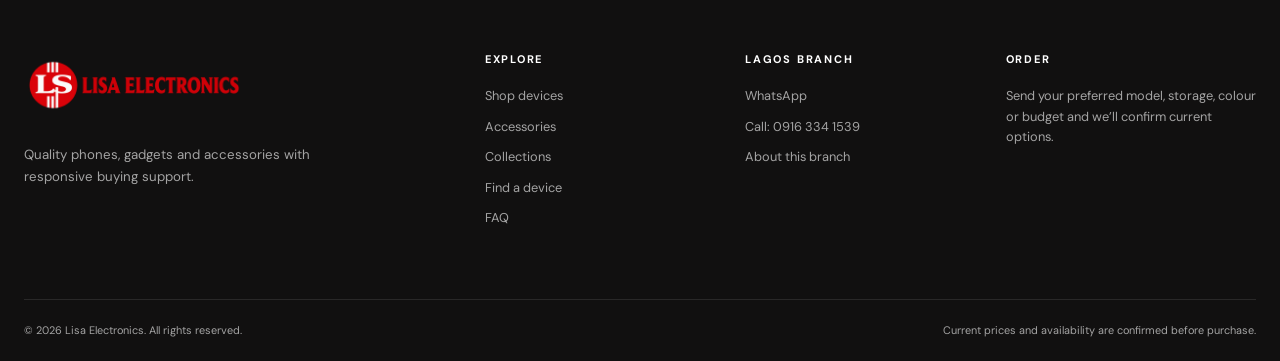
==== commit 2d87c517: "Fix accessories section markup" ====
--- a/index.html
+++ b/index.html
@@ -140,7 +140,7 @@
       </div>
     </section>
 
-+    <section class="accessories section shell" id="accessories" aria-labelledby="accessories-title">
+    <section class="accessories section shell" id="accessories" aria-labelledby="accessories-title">
       <div class="section-head reveal">
         <div>
           <p class="kicker"><span></span> Audio, wearables &amp; everyday tech</p>
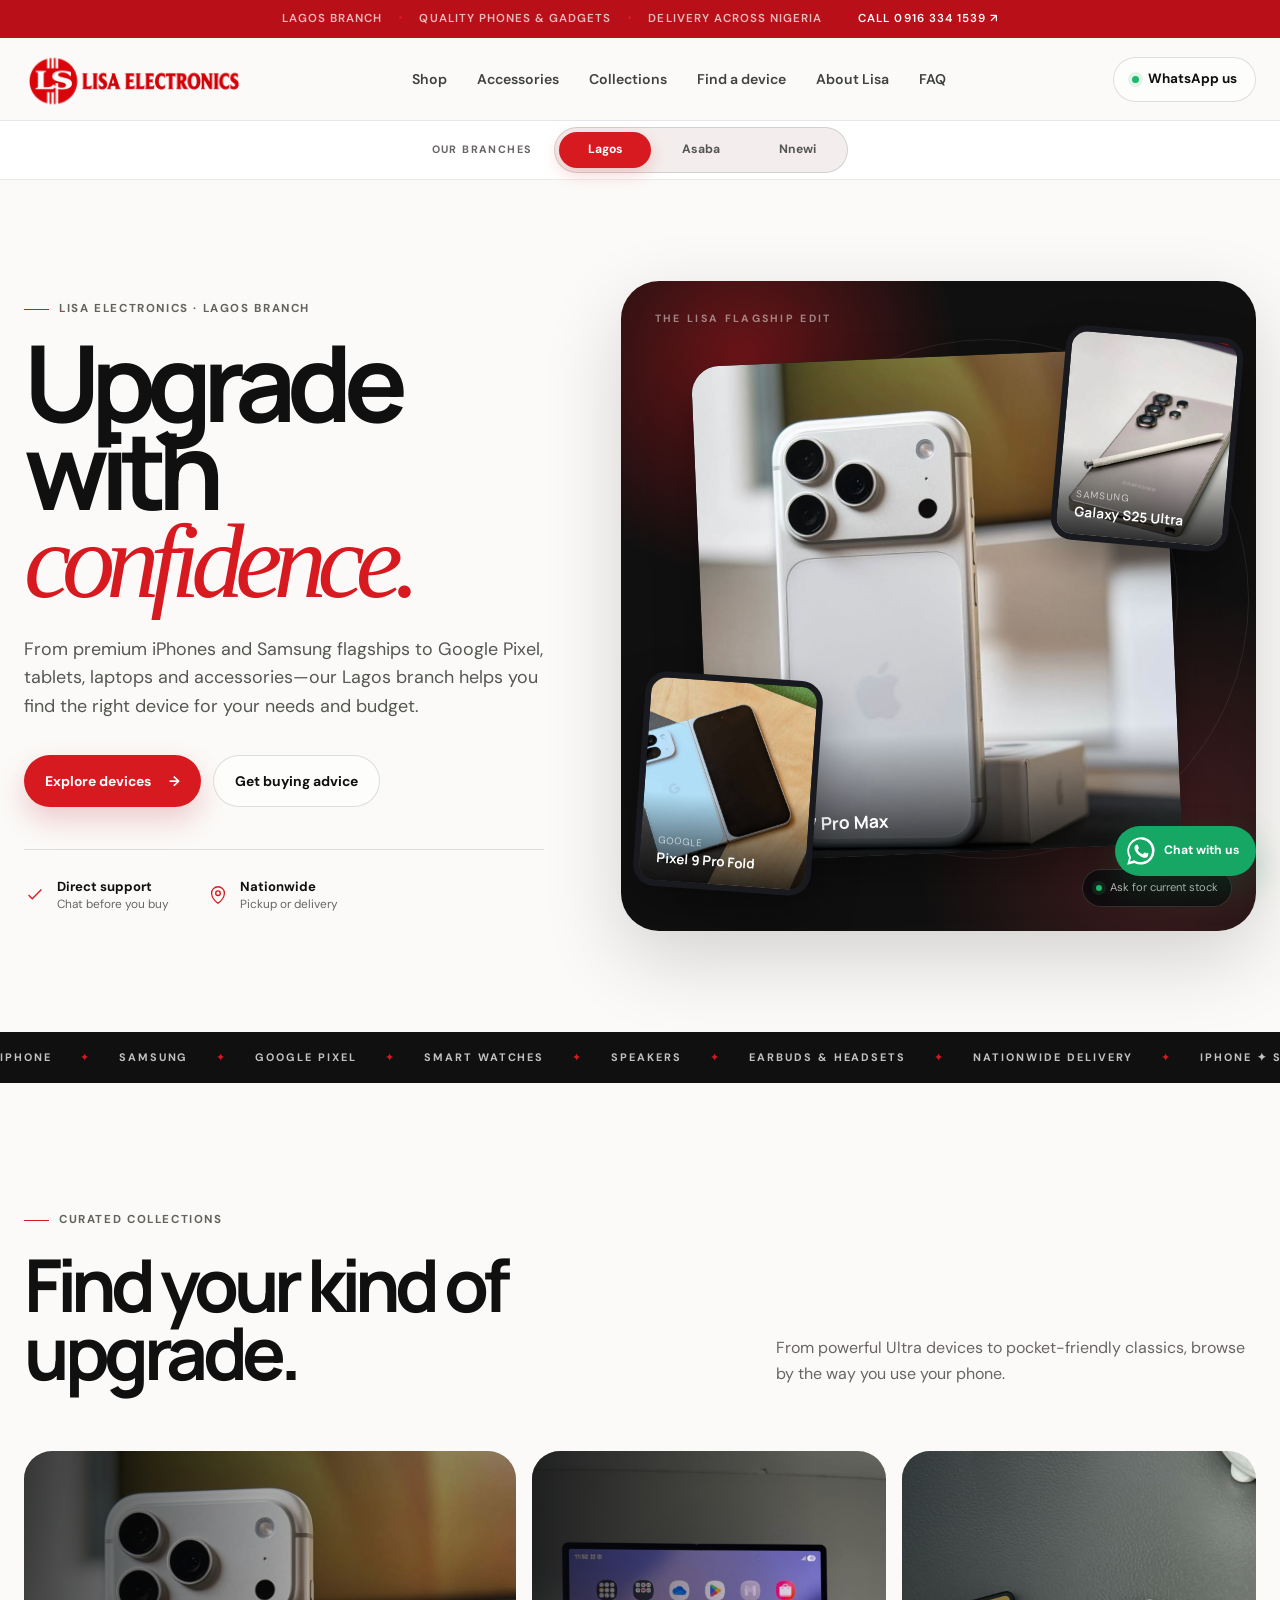
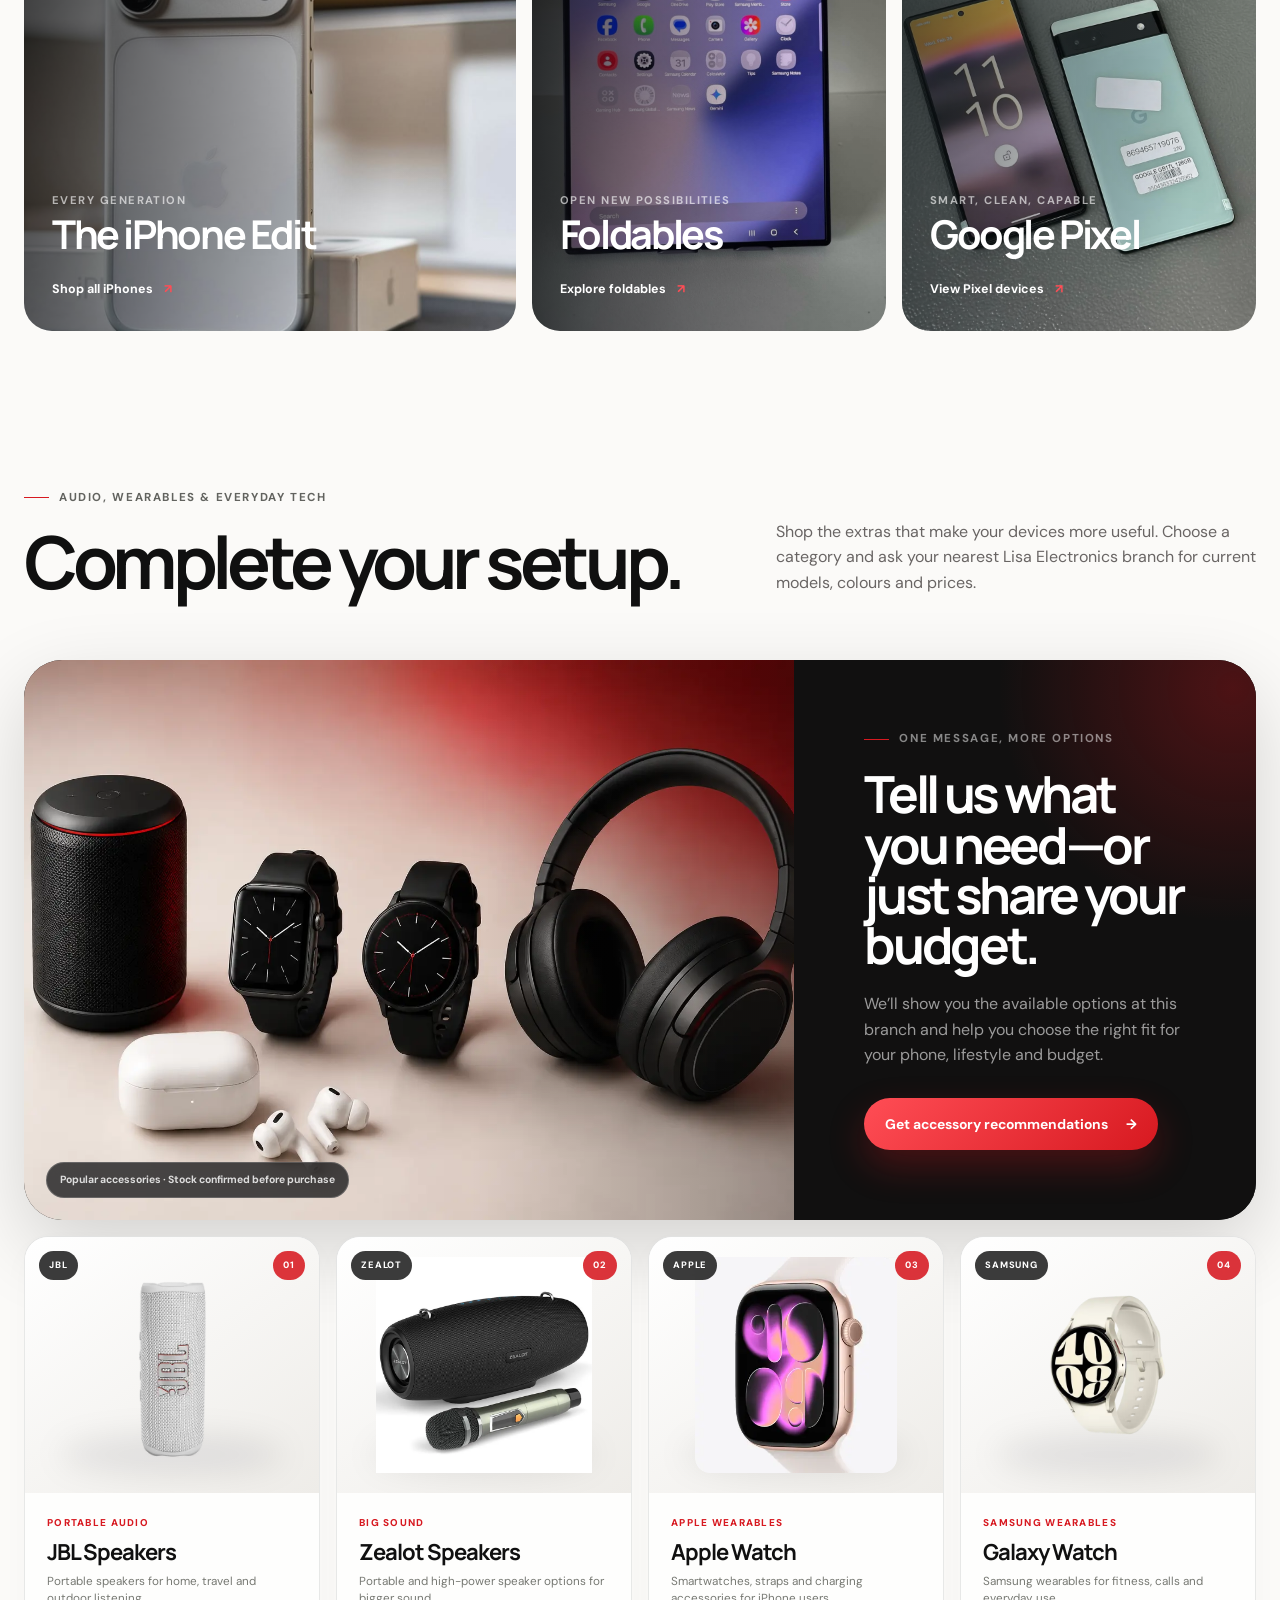
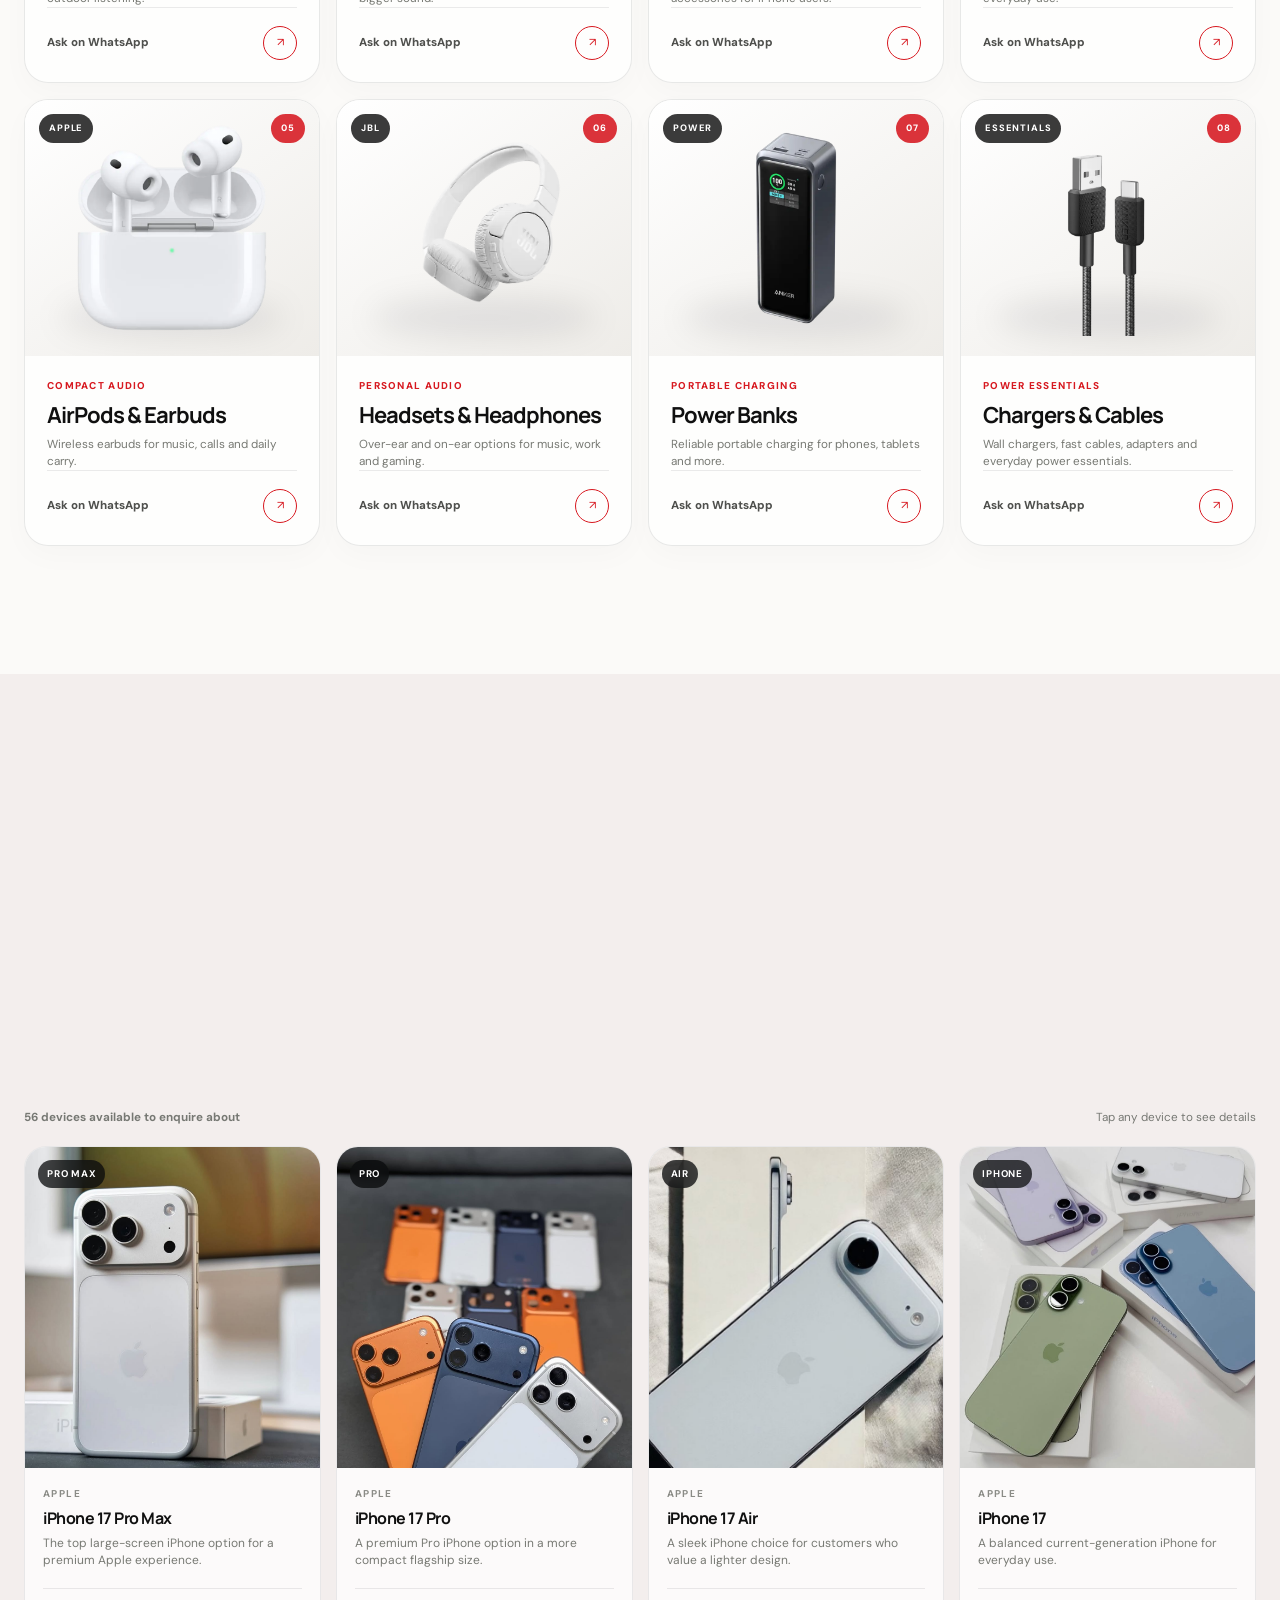
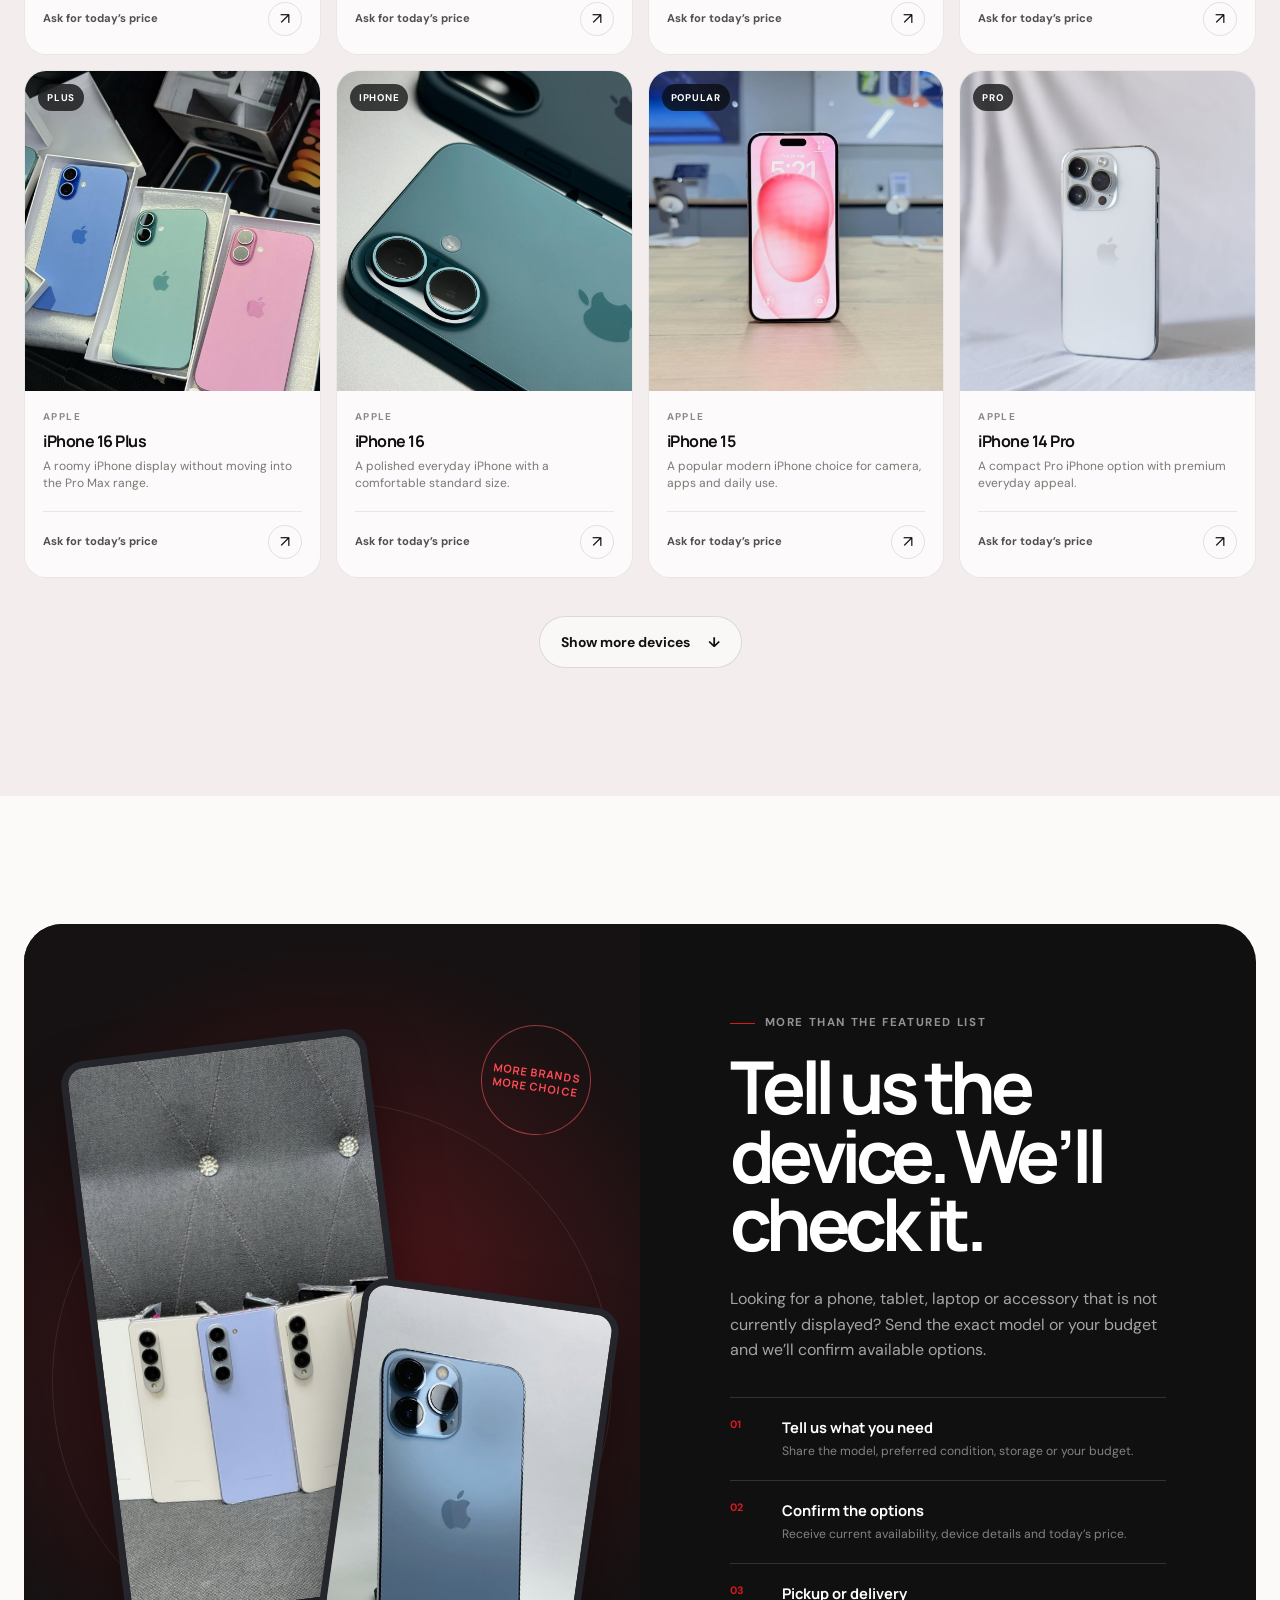
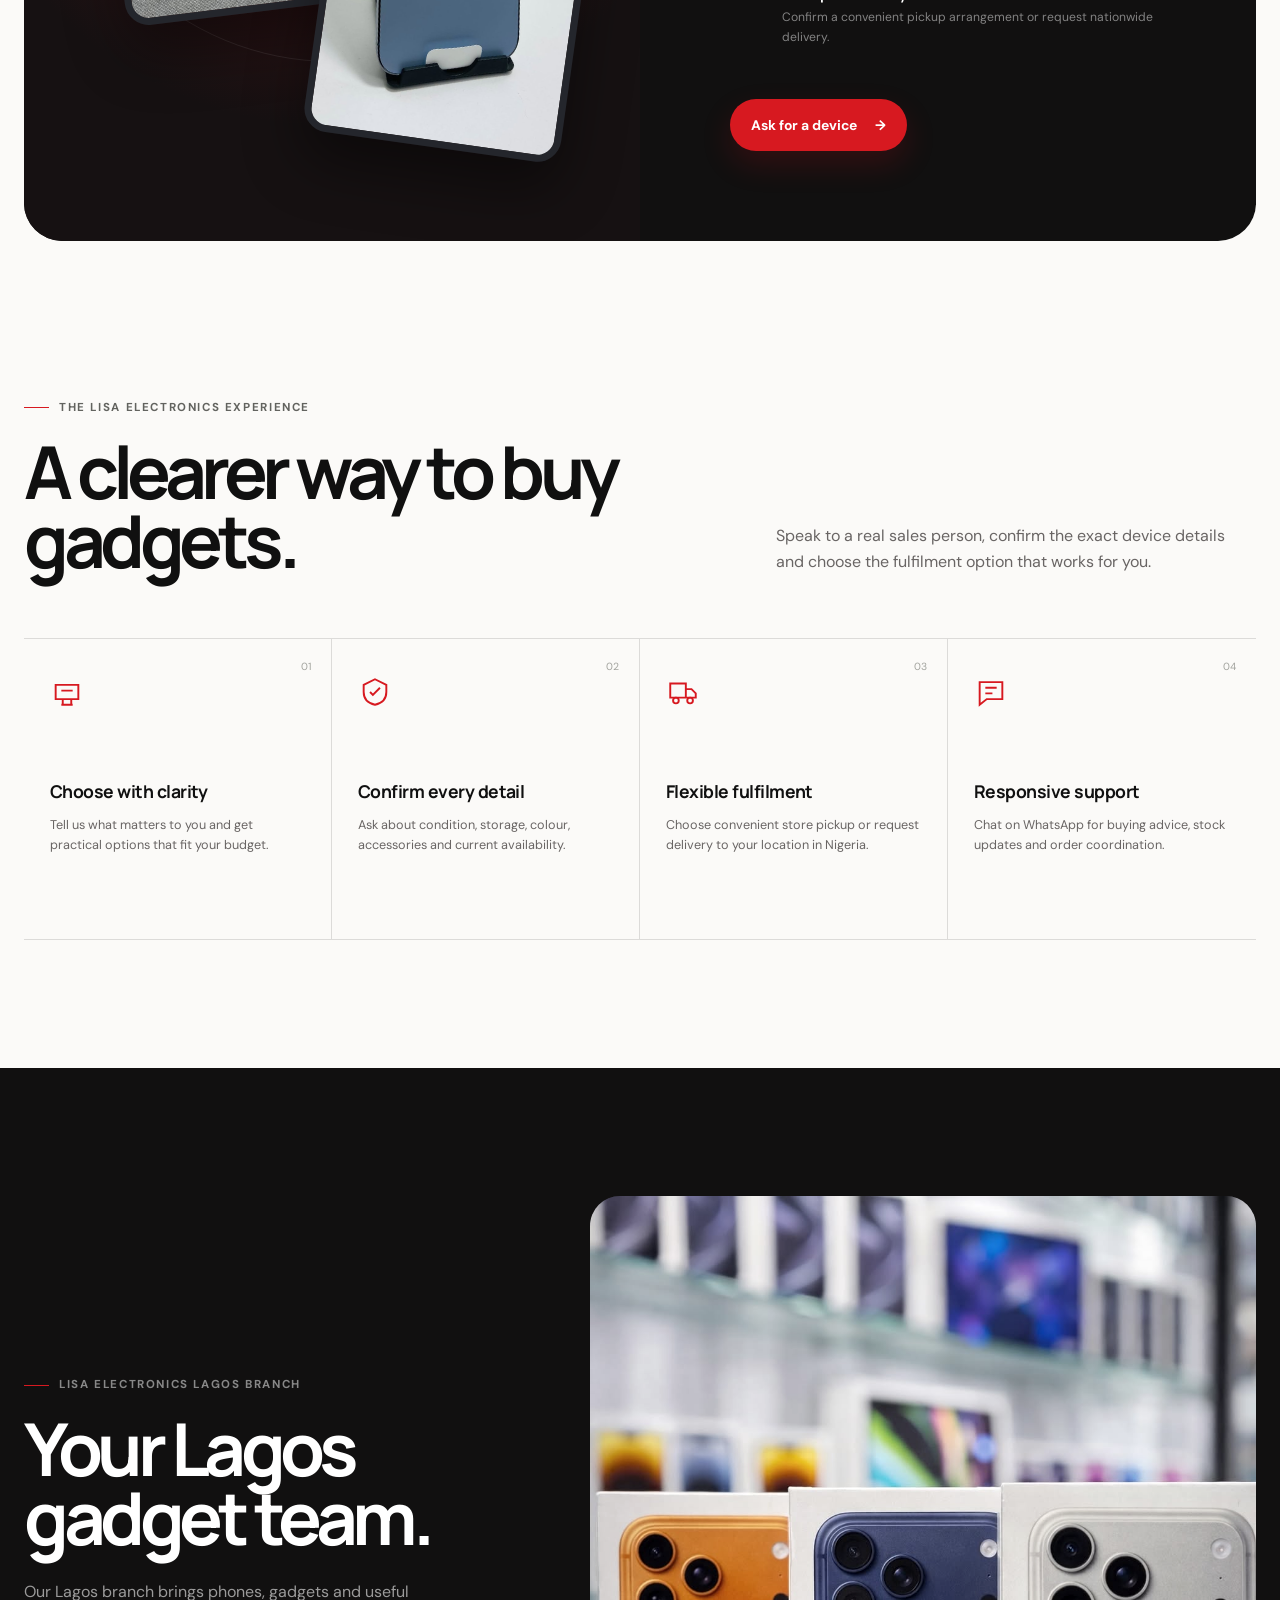
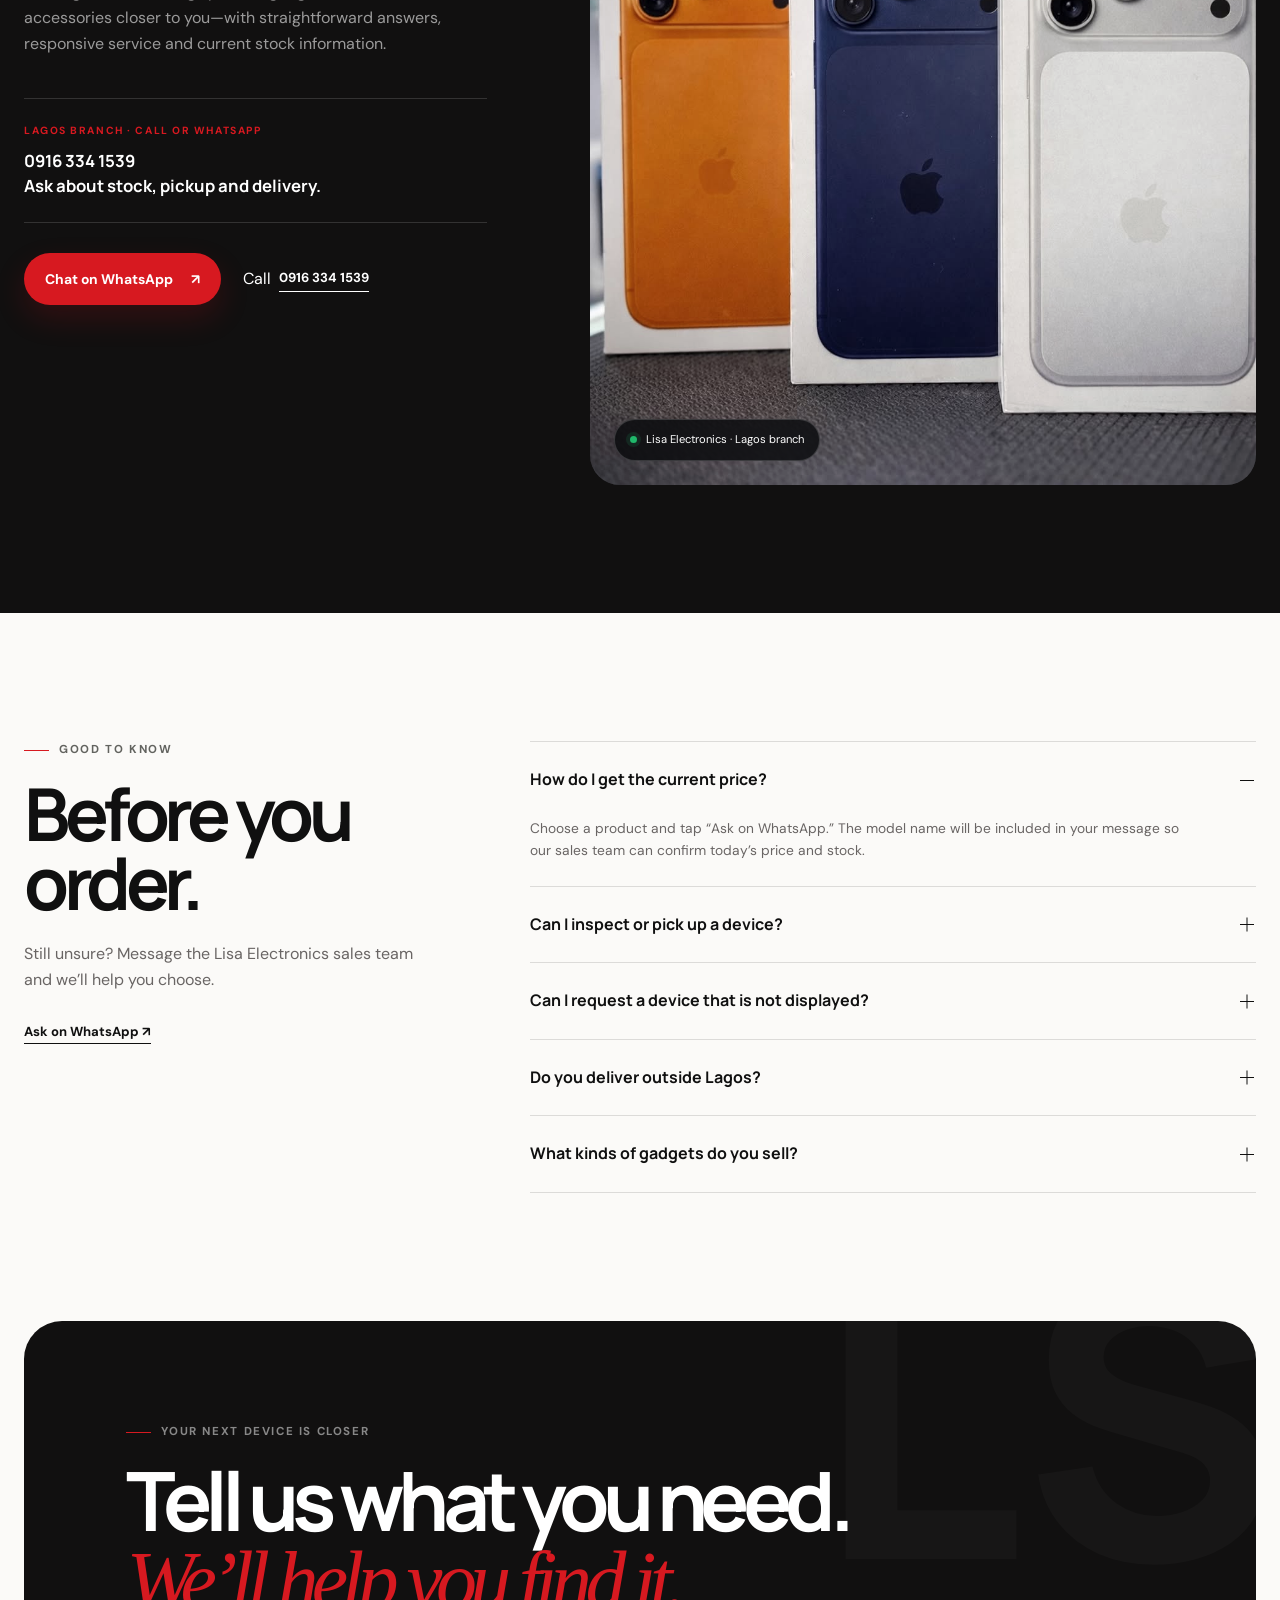
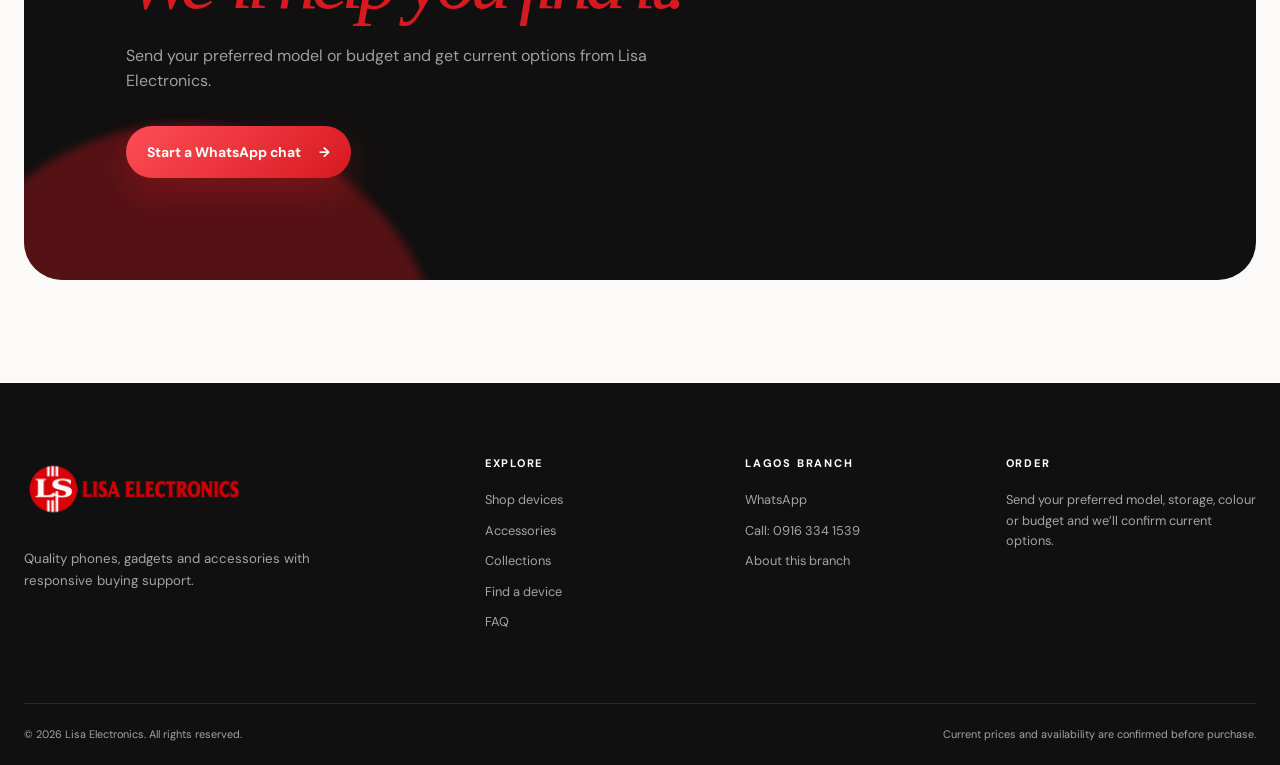
==== commit b890d3f5: "Add branded accessory catalogue images" ====
--- a/index.html
+++ b/index.html
@@ -164,22 +164,36 @@
 
       <div class="accessory-grid" aria-label="Accessory categories">
         <a class="accessory-card reveal" href="#" data-accessory="JBL and Bluetooth speakers" target="_blank" rel="noopener">
-          <span class="accessory-number">01</span><p>Portable audio</p><h3>JBL &amp; Bluetooth Speakers</h3><span class="accessory-link">Check available speakers <b aria-hidden="true">↗</b></span>
+          <div class="accessory-media"><img src="images/accessories/jbl-flip-6.webp" alt="JBL Flip 6 portable speaker" loading="lazy"><span class="accessory-brand">JBL</span><span class="accessory-number">01</span></div>
+          <div class="accessory-body"><p>Portable audio</p><h3>JBL Speakers</h3><span class="accessory-description">Portable speakers for home, travel and outdoor listening.</span><span class="accessory-link">Ask on WhatsApp <b aria-hidden="true">↗</b></span></div>
+        </a>
+        <a class="accessory-card reveal" href="#" data-accessory="Zealot Bluetooth speakers" target="_blank" rel="noopener">
+          <div class="accessory-media"><img src="images/accessories/zealot-s67.webp" alt="Zealot S67 portable Bluetooth speaker" loading="lazy"><span class="accessory-brand">Zealot</span><span class="accessory-number">02</span></div>
+          <div class="accessory-body"><p>Big sound</p><h3>Zealot Speakers</h3><span class="accessory-description">Portable and high-power speaker options for bigger sound.</span><span class="accessory-link">Ask on WhatsApp <b aria-hidden="true">↗</b></span></div>
         </a>
         <a class="accessory-card reveal" href="#" data-accessory="Apple smart watches" target="_blank" rel="noopener">
-          <span class="accessory-number">02</span><p>Apple wearables</p><h3>Apple Watch</h3><span class="accessory-link">See watch options <b aria-hidden="true">↗</b></span>
+          <div class="accessory-media"><img src="images/accessories/apple-watch.webp" alt="Apple Watch" loading="lazy"><span class="accessory-brand">Apple</span><span class="accessory-number">03</span></div>
+          <div class="accessory-body"><p>Apple wearables</p><h3>Apple Watch</h3><span class="accessory-description">Smartwatches, straps and charging accessories for iPhone users.</span><span class="accessory-link">Ask on WhatsApp <b aria-hidden="true">↗</b></span></div>
         </a>
         <a class="accessory-card reveal" href="#" data-accessory="Samsung Galaxy smart watches" target="_blank" rel="noopener">
-          <span class="accessory-number">03</span><p>Samsung wearables</p><h3>Galaxy Watch</h3><span class="accessory-link">See watch options <b aria-hidden="true">↗</b></span>
+          <div class="accessory-media"><img src="images/accessories/galaxy-watch.webp" alt="Samsung Galaxy Watch" loading="lazy"><span class="accessory-brand">Samsung</span><span class="accessory-number">04</span></div>
+          <div class="accessory-body"><p>Samsung wearables</p><h3>Galaxy Watch</h3><span class="accessory-description">Samsung wearables for fitness, calls and everyday use.</span><span class="accessory-link">Ask on WhatsApp <b aria-hidden="true">↗</b></span></div>
         </a>
         <a class="accessory-card reveal" href="#" data-accessory="AirPods and wireless earbuds" target="_blank" rel="noopener">
-          <span class="accessory-number">04</span><p>Compact audio</p><h3>AirPods &amp; Earbuds</h3><span class="accessory-link">Check available earbuds <b aria-hidden="true">↗</b></span>
+          <div class="accessory-media"><img src="images/accessories/airpods-pro.webp" alt="Apple AirPods Pro" loading="lazy"><span class="accessory-brand">Apple</span><span class="accessory-number">05</span></div>
+          <div class="accessory-body"><p>Compact audio</p><h3>AirPods &amp; Earbuds</h3><span class="accessory-description">Wireless earbuds for music, calls and daily carry.</span><span class="accessory-link">Ask on WhatsApp <b aria-hidden="true">↗</b></span></div>
         </a>
         <a class="accessory-card reveal" href="#" data-accessory="wireless headsets and headphones" target="_blank" rel="noopener">
-          <span class="accessory-number">05</span><p>Personal audio</p><h3>Headsets &amp; Headphones</h3><span class="accessory-link">See headset options <b aria-hidden="true">↗</b></span>
-        </a>
-        <a class="accessory-card reveal" href="#" data-accessory="chargers, cables and power banks" target="_blank" rel="noopener">
-          <span class="accessory-number">06</span><p>Power essentials</p><h3>Chargers, Cables &amp; Power</h3><span class="accessory-link">Check power accessories <b aria-hidden="true">↗</b></span>
+          <div class="accessory-media"><img src="images/accessories/jbl-headphones.webp" alt="JBL wireless headphones" loading="lazy"><span class="accessory-brand">JBL</span><span class="accessory-number">06</span></div>
+          <div class="accessory-body"><p>Personal audio</p><h3>Headsets &amp; Headphones</h3><span class="accessory-description">Over-ear and on-ear options for music, work and gaming.</span><span class="accessory-link">Ask on WhatsApp <b aria-hidden="true">↗</b></span></div>
+        </a>
+        <a class="accessory-card reveal" href="#" data-accessory="power banks and portable chargers" target="_blank" rel="noopener">
+          <div class="accessory-media"><img src="images/accessories/anker-power-bank.webp" alt="Anker portable power bank" loading="lazy"><span class="accessory-brand">Power</span><span class="accessory-number">07</span></div>
+          <div class="accessory-body"><p>Portable charging</p><h3>Power Banks</h3><span class="accessory-description">Reliable portable charging for phones, tablets and more.</span><span class="accessory-link">Ask on WhatsApp <b aria-hidden="true">↗</b></span></div>
+        </a>
+        <a class="accessory-card reveal" href="#" data-accessory="chargers, cables and adapters" target="_blank" rel="noopener">
+          <div class="accessory-media"><img src="images/accessories/anker-cable.webp" alt="Anker charging cable" loading="lazy"><span class="accessory-brand">Essentials</span><span class="accessory-number">08</span></div>
+          <div class="accessory-body"><p>Power essentials</p><h3>Chargers &amp; Cables</h3><span class="accessory-description">Wall chargers, fast cables, adapters and everyday power essentials.</span><span class="accessory-link">Ask on WhatsApp <b aria-hidden="true">↗</b></span></div>
         </a>
       </div>
     </section>
--- a/style.css
+++ b/style.css
@@ -240,14 +240,22 @@
 .accessories-copy h3 { margin-bottom: 22px; font-family: var(--font-display); font-size: clamp(2.2rem, 4vw, 4rem); letter-spacing: -.065em; line-height: .98; }
 .accessories-copy > p:not(.kicker) { margin-bottom: 30px; color: rgba(255,255,255,.58); }
 .accessories-copy .button { align-self: flex-start; }
-.accessory-grid { margin-top: 16px; display: grid; grid-template-columns: repeat(3, minmax(0,1fr)); gap: 16px; }
-.accessory-card { position: relative; min-height: 245px; padding: 28px; display: flex; flex-direction: column; border: 1px solid rgba(10,11,13,.09); border-radius: 24px; background: rgba(255,255,255,.68); transition: transform .3s ease, box-shadow .3s ease, color .3s ease, background .3s ease; }
-.accessory-card:hover { color: #fff; background: #171111; transform: translateY(-6px); box-shadow: 0 20px 44px rgba(10,11,13,.13); }
-.accessory-number { position: absolute; right: 24px; top: 22px; color: #aaa49f; font-size: .63rem; font-weight: 700; }
-.accessory-card > p { margin-bottom: 22px; color: var(--gold); font-size: .65rem; font-weight: 700; letter-spacing: .13em; text-transform: uppercase; }
-.accessory-card h3 { max-width: 280px; margin-bottom: 32px; font-family: var(--font-display); font-size: 1.55rem; letter-spacing: -.045em; line-height: 1.08; }
-.accessory-link { margin-top: auto; display: flex; align-items: center; justify-content: space-between; gap: 16px; color: #66635f; font-size: .74rem; font-weight: 700; }
-.accessory-card:hover .accessory-link { color: rgba(255,255,255,.72); }
+.accessory-grid { margin-top: 16px; display: grid; grid-template-columns: repeat(4, minmax(0,1fr)); gap: 16px; }
+.accessory-card { min-width: 0; min-height: 430px; display: flex; flex-direction: column; overflow: hidden; border: 1px solid rgba(10,11,13,.09); border-radius: 24px; background: rgba(255,255,255,.72); box-shadow: 0 10px 30px rgba(10,11,13,.025); transition: border-color .3s ease, box-shadow .3s ease; }
+.accessory-card:hover { border-color: rgba(215,25,32,.25); box-shadow: 0 22px 48px rgba(10,11,13,.12); }
+.accessory-media { position: relative; aspect-ratio: 1.15; overflow: hidden; background: linear-gradient(145deg, #fff, #eeece8); }
+.accessory-media::after { content: ""; position: absolute; inset: auto 12% 7% 12%; height: 16%; border-radius: 50%; background: rgba(10,11,13,.08); filter: blur(15px); pointer-events: none; }
+.accessory-media img { position: relative; z-index: 1; width: 100%; height: 100%; padding: 20px; object-fit: contain; transition: transform .55s cubic-bezier(.2,.8,.2,1); }
+.accessory-card:hover .accessory-media img { transform: scale(1.055); }
+.accessory-brand, .accessory-number { position: absolute; z-index: 2; top: 14px; padding: 7px 10px; border-radius: 999px; font-size: .58rem; font-weight: 800; letter-spacing: .09em; text-transform: uppercase; backdrop-filter: blur(9px); }
+.accessory-brand { left: 14px; color: #fff; background: rgba(16,16,17,.82); }
+.accessory-number { right: 14px; color: #fff; background: rgba(215,25,32,.88); }
+.accessory-body { padding: 22px; display: flex; flex: 1; flex-direction: column; }
+.accessory-body > p { margin-bottom: 9px; color: var(--gold); font-size: .62rem; font-weight: 800; letter-spacing: .13em; text-transform: uppercase; }
+.accessory-card h3 { margin-bottom: 9px; font-family: var(--font-display); font-size: 1.38rem; letter-spacing: -.045em; line-height: 1.08; }
+.accessory-description { color: #777973; font-size: .73rem; line-height: 1.48; }
+.accessory-link { margin-top: auto; padding-top: 18px; display: flex; align-items: center; justify-content: space-between; gap: 14px; border-top: 1px solid rgba(10,11,13,.08); color: #4f504d; font-size: .72rem; font-weight: 800; }
+.accessory-card:hover .accessory-link { color: var(--gold); }
 .accessory-link b { width: 34px; height: 34px; display: grid; place-items: center; flex: 0 0 auto; border: 1px solid currentColor; border-radius: 50%; color: var(--gold); font-weight: 400; }
 
 .shop { background: #f3eeed; }
@@ -473,7 +481,17 @@
   .accessories-copy { padding: 42px 24px; }
   .accessories-copy .button { width: 100%; }
   .accessory-grid { grid-template-columns: 1fr; gap: 10px; }
-  .accessory-card { min-height: 205px; padding: 24px; }
+  .accessory-card { min-height: 0; flex-direction: row; }
+  .accessory-media { width: 42%; min-height: 200px; flex: 0 0 42%; aspect-ratio: auto; }
+  .accessory-media img { padding: 16px; }
+  .accessory-brand, .accessory-number { top: 9px; padding: 6px 8px; font-size: .5rem; }
+  .accessory-brand { left: 9px; }
+  .accessory-number { right: 9px; }
+  .accessory-body { padding: 18px 16px; }
+  .accessory-card h3 { font-size: 1.14rem; }
+  .accessory-description { font-size: .68rem; }
+  .accessory-link { padding-top: 13px; font-size: .66rem; }
+  .accessory-link b { width: 30px; height: 30px; }
   .product-grid { grid-template-columns: 1fr 1fr; gap: 9px; }
   .product-card { border-radius: 16px; }
   .product-body { padding: 13px; }
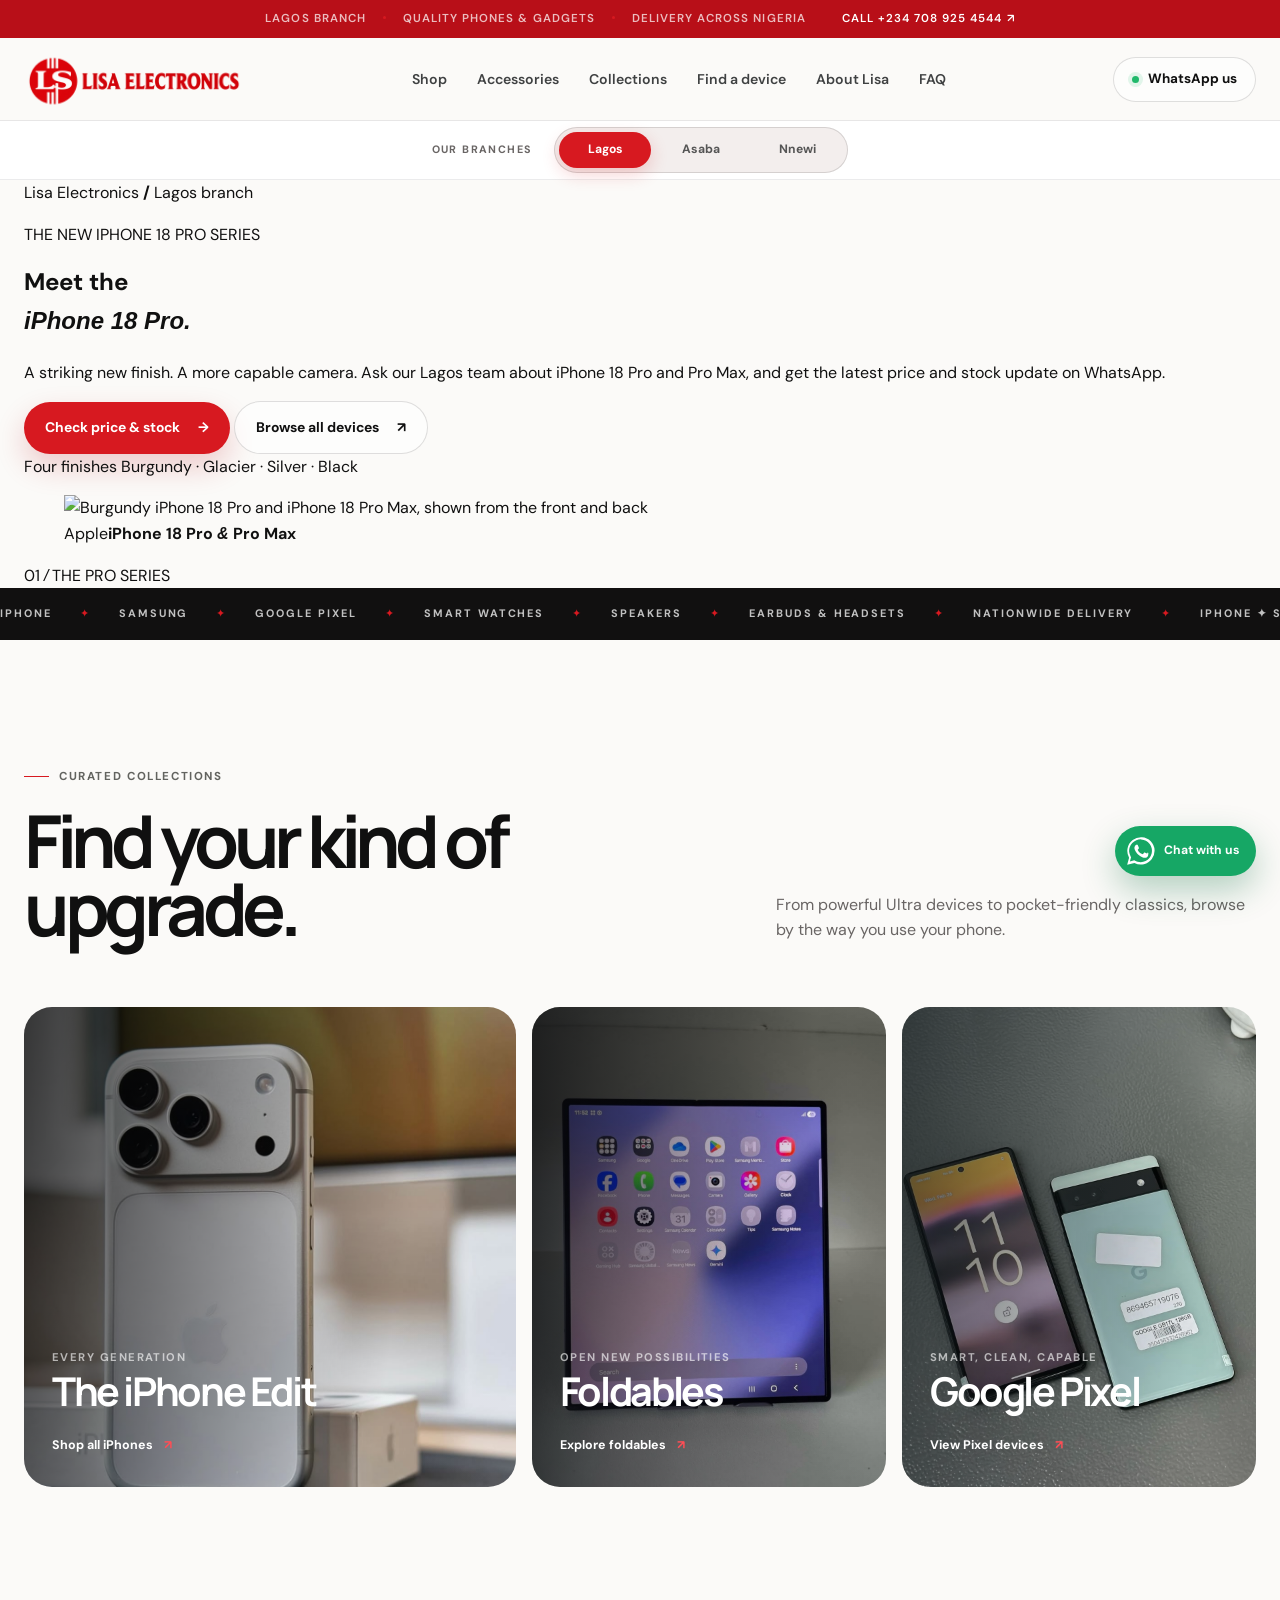
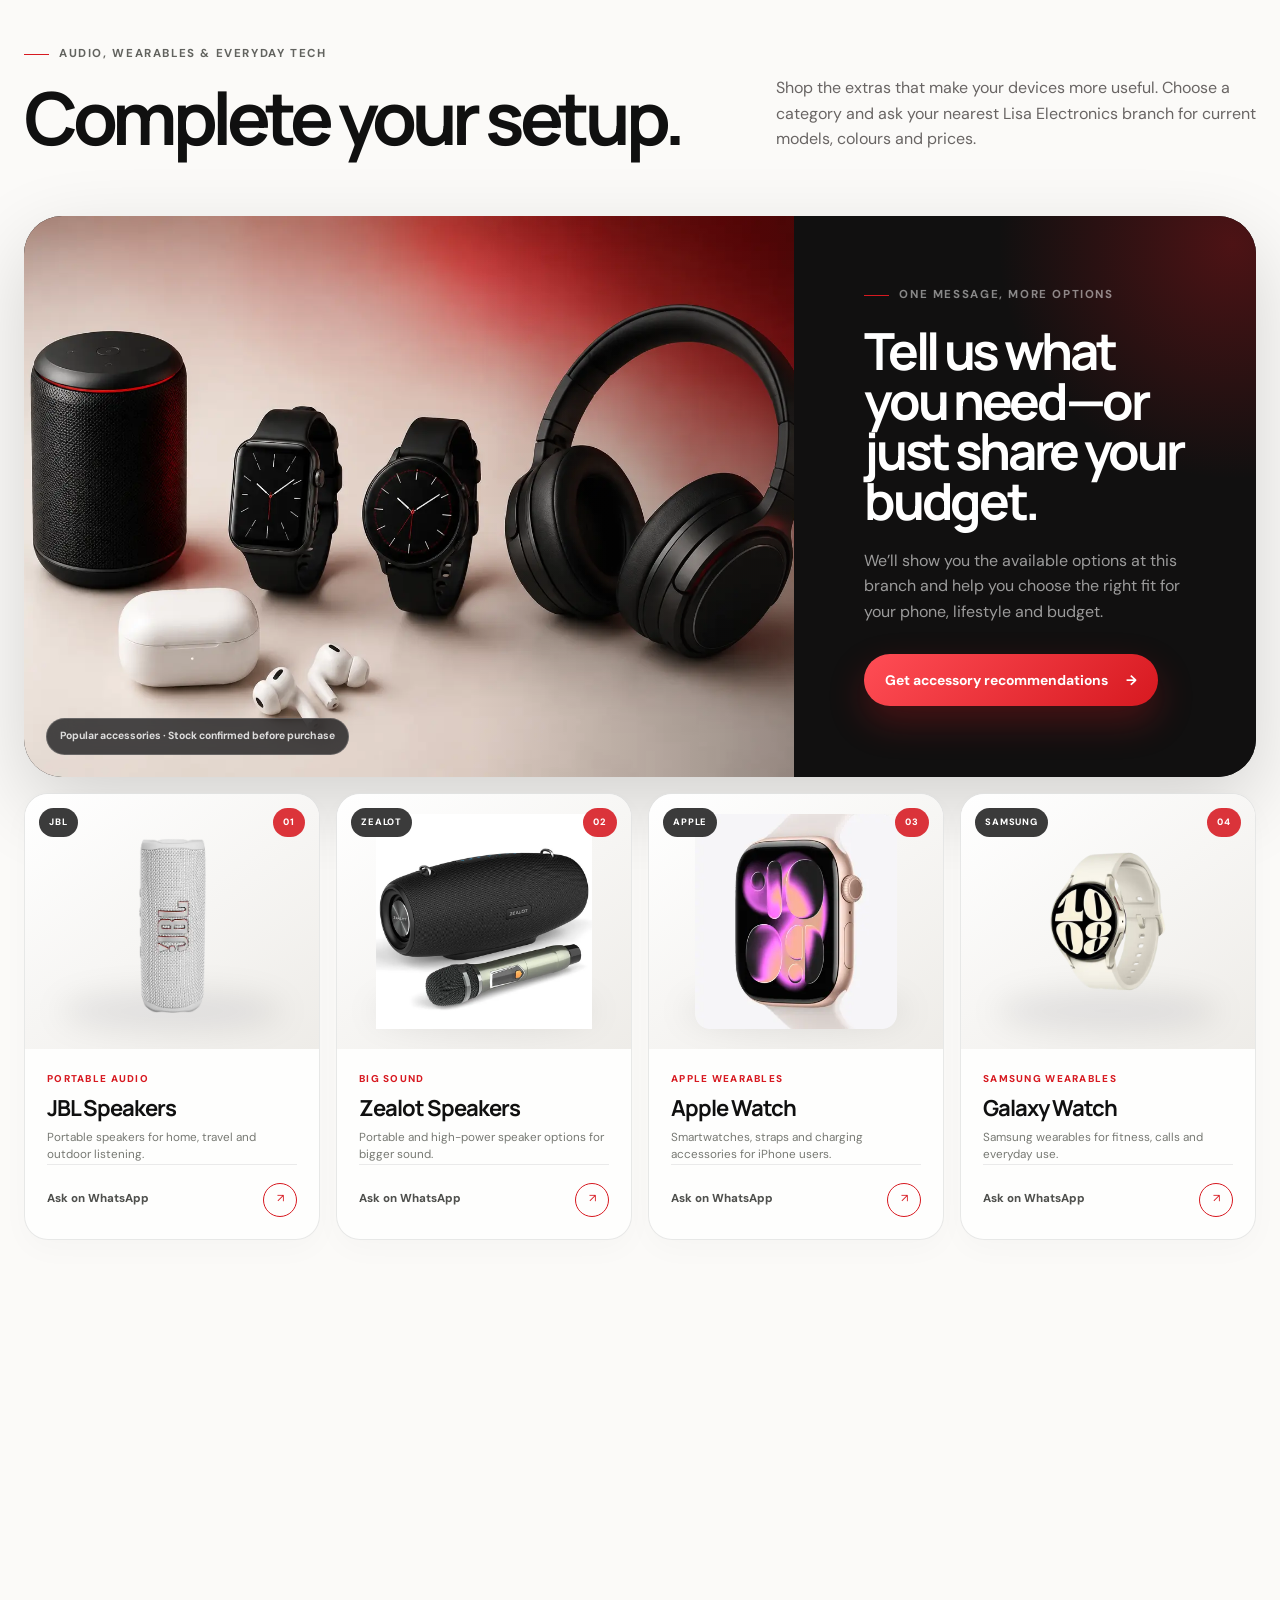
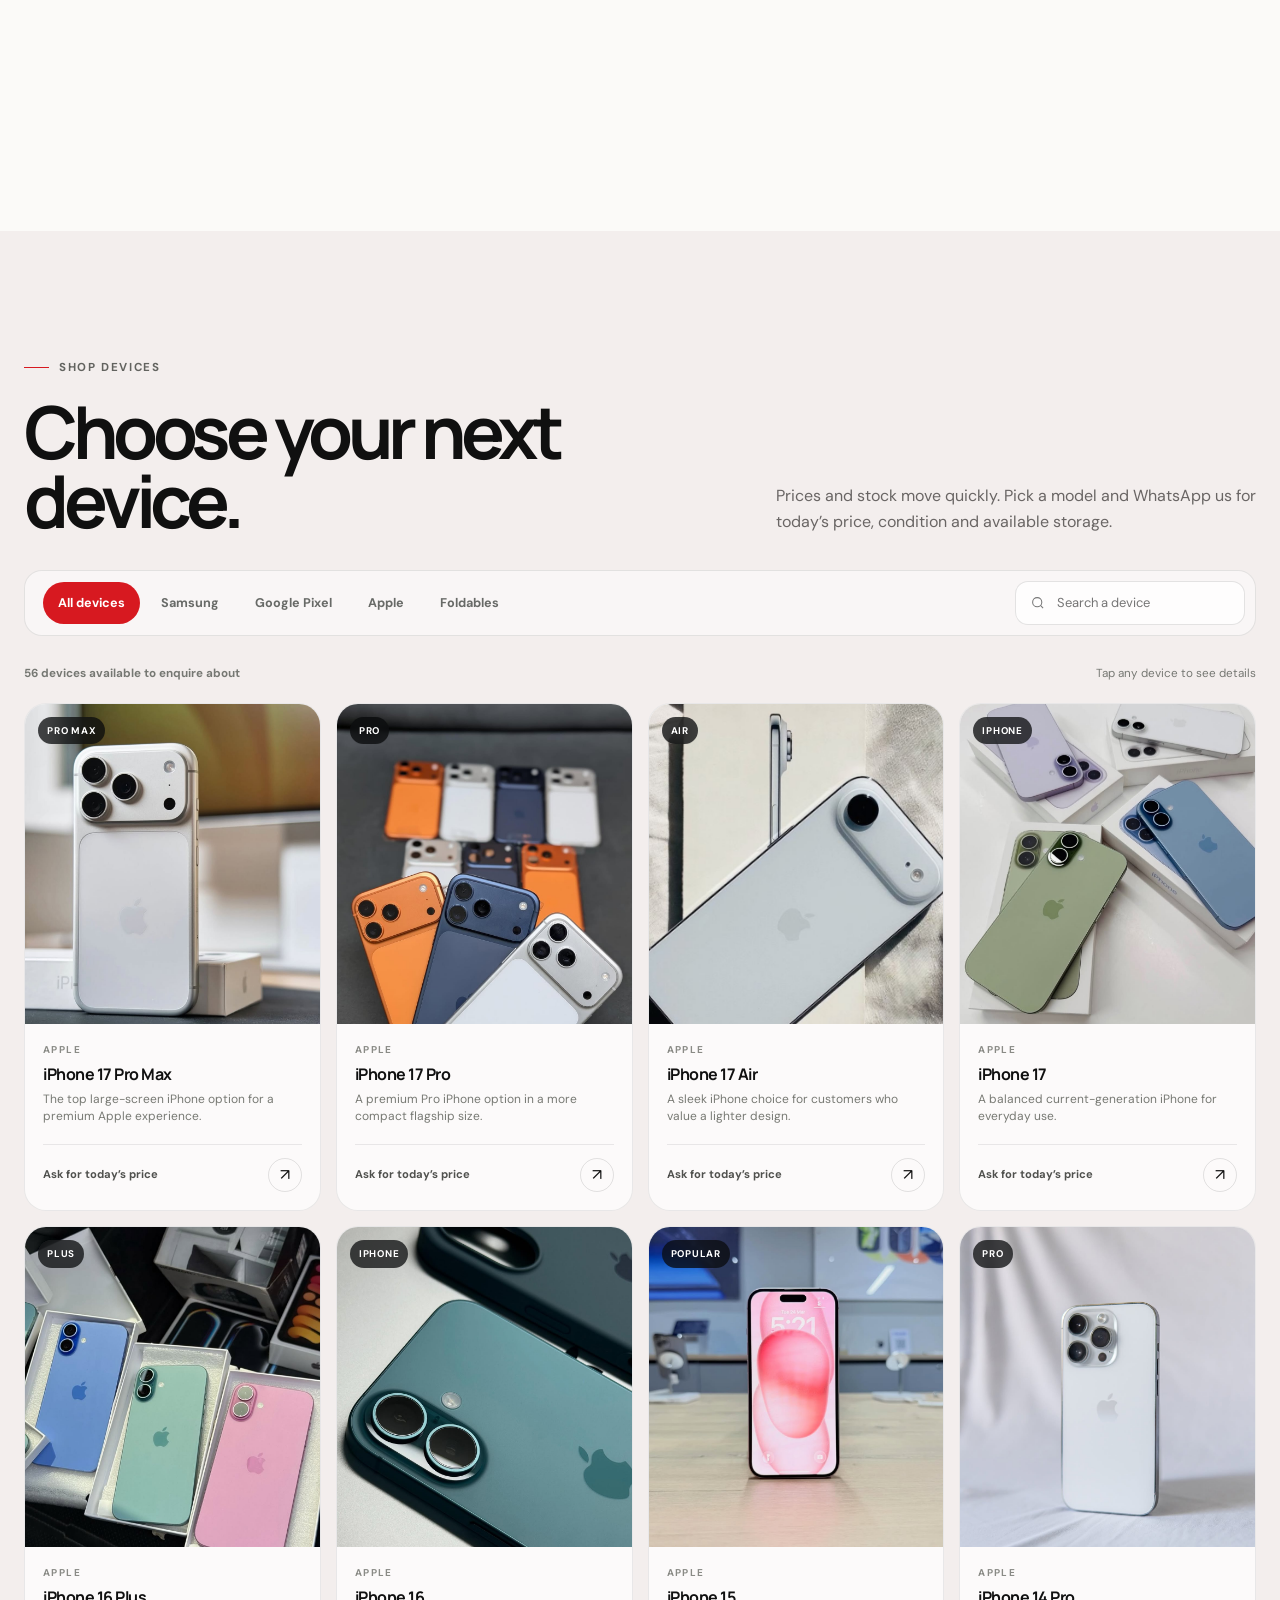
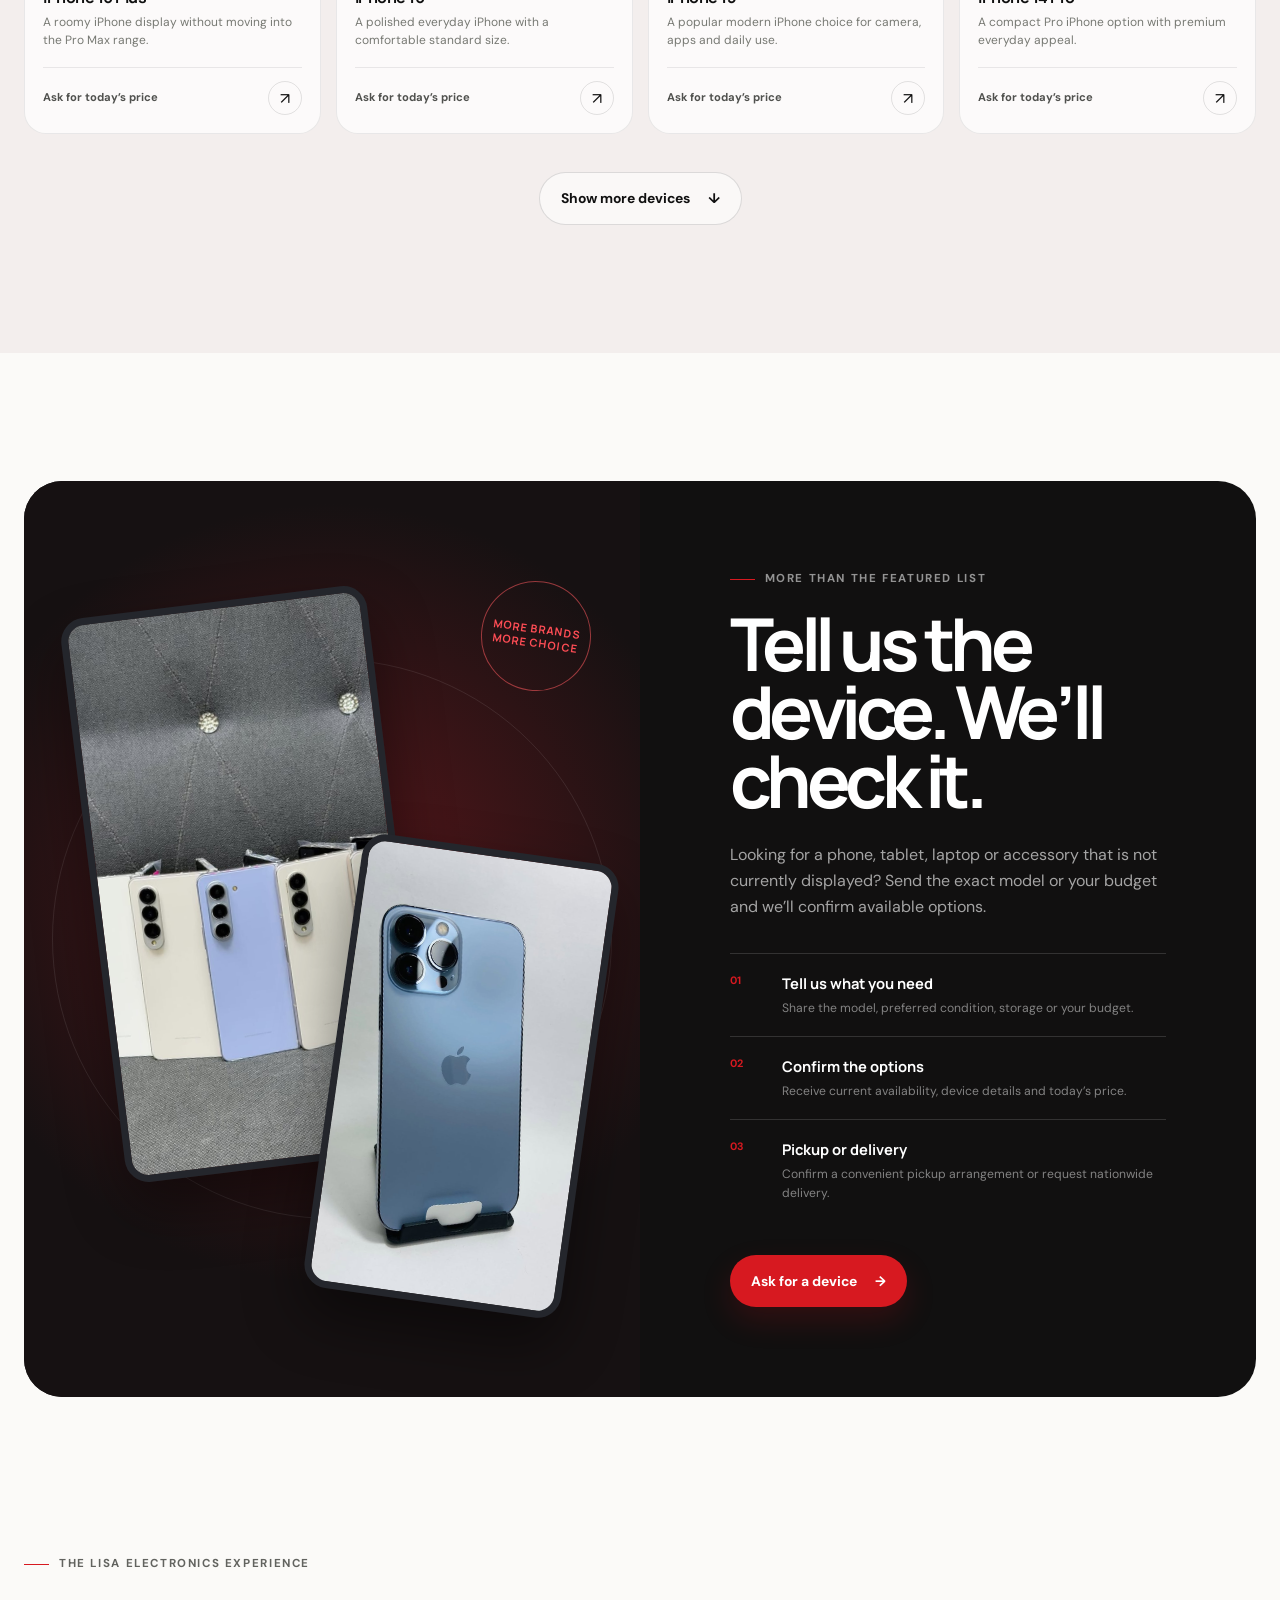
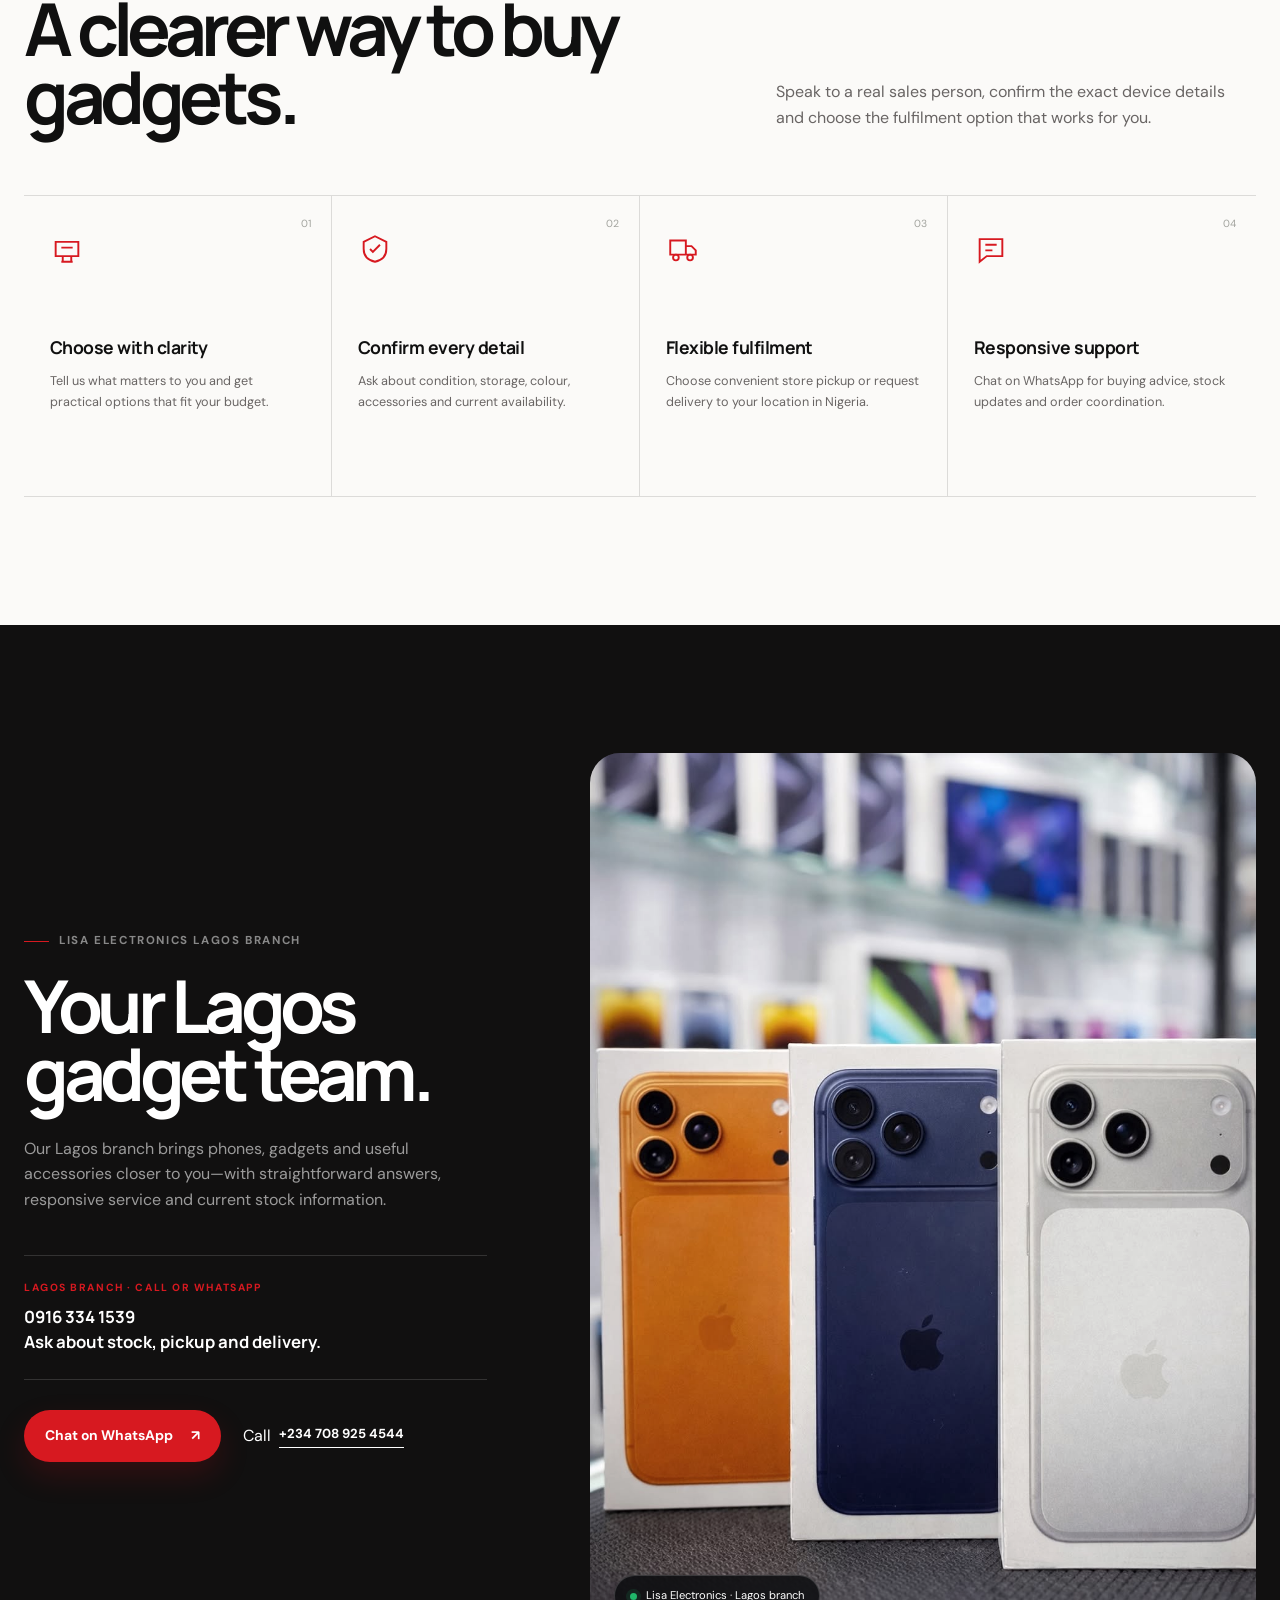
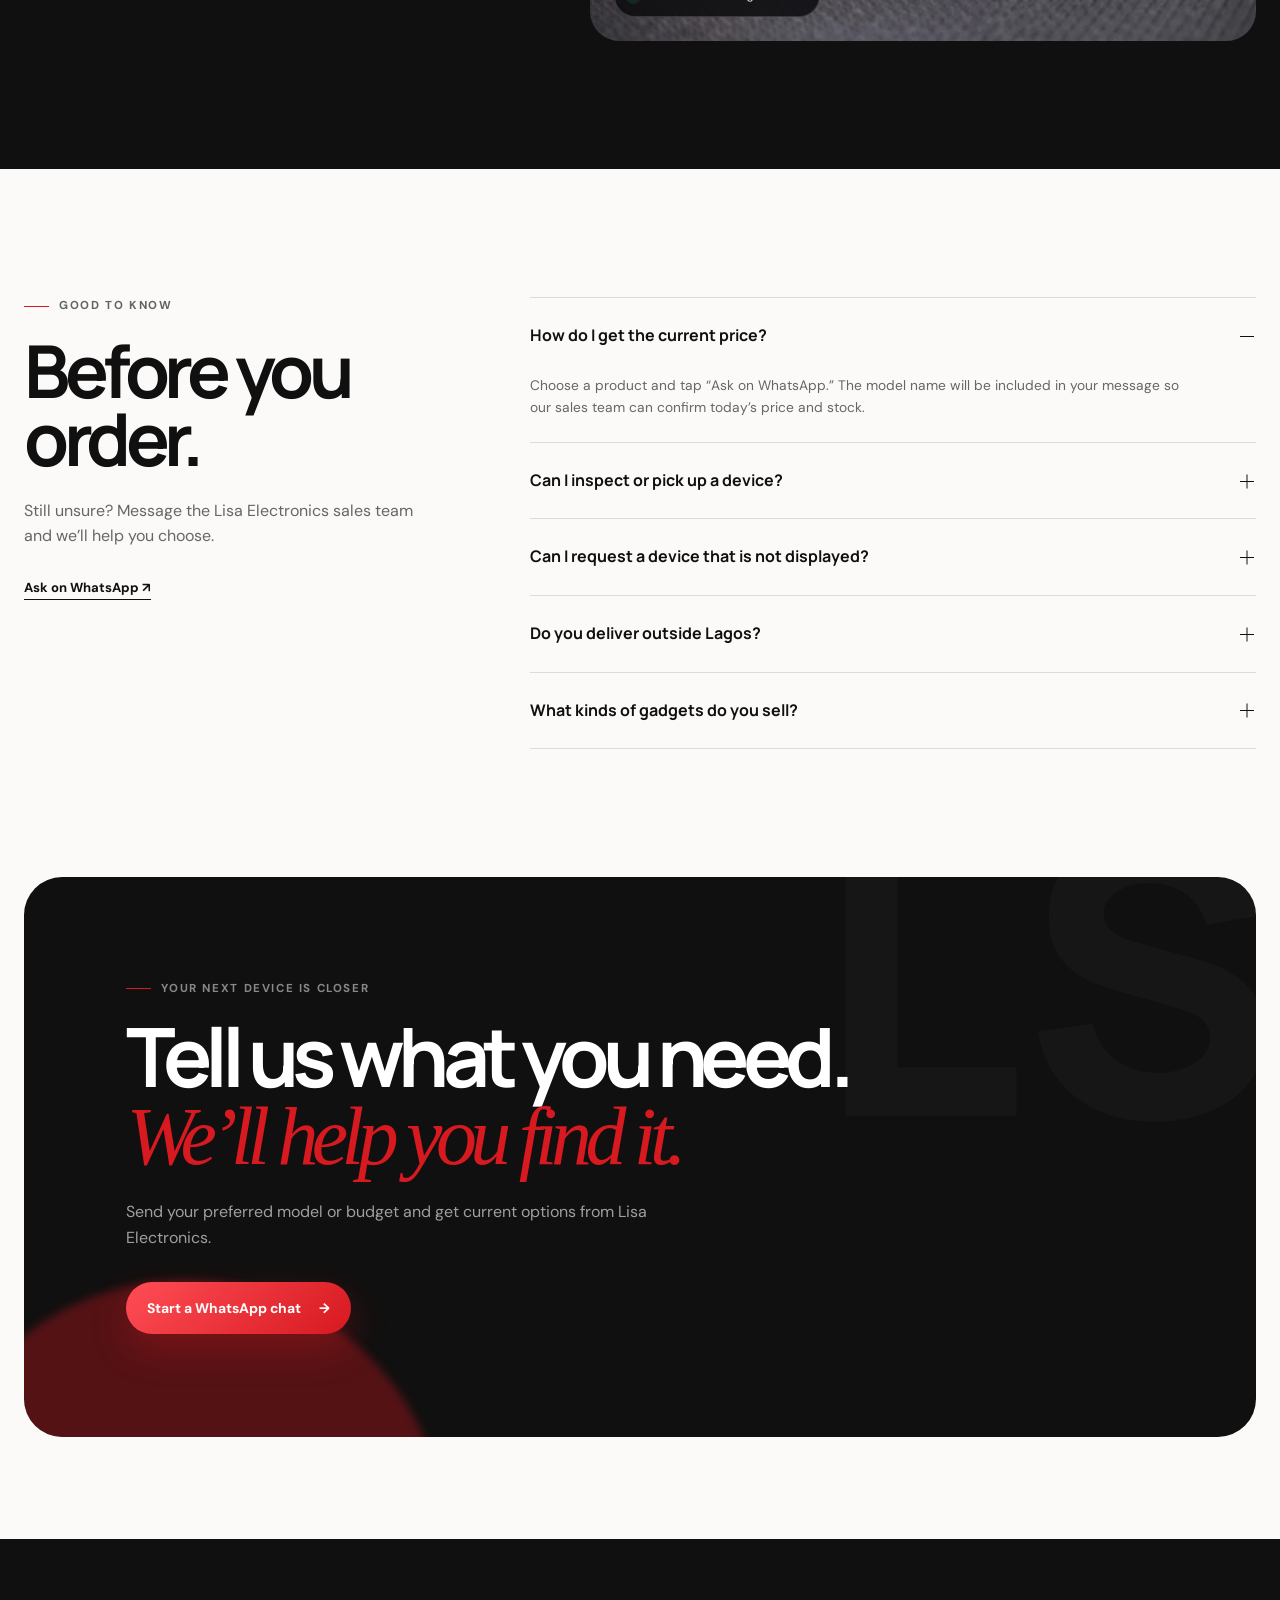
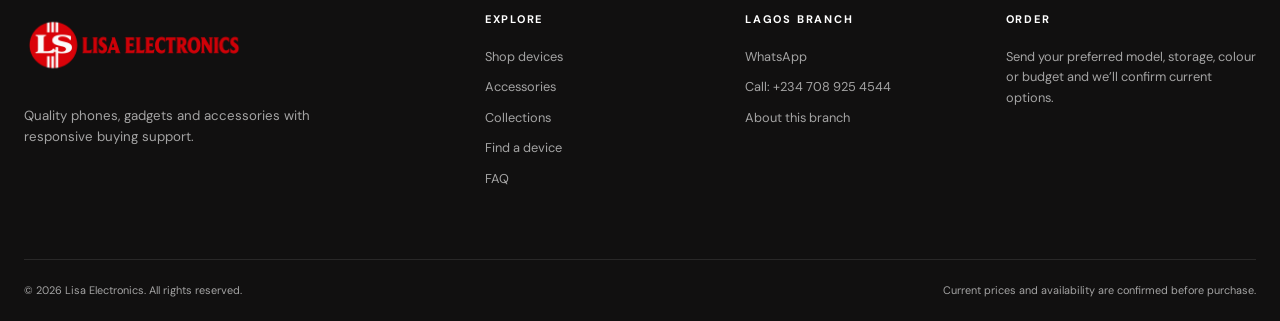
==== commit 67082c3c: "Update Lagos contact and add iPhone 18 hero" ====
--- a/index.html
+++ b/index.html
@@ -17,12 +17,12 @@
   <link rel="stylesheet" href="style.css">
   <script src="script.js" defer></script>
 </head>
-<body data-branch="Lagos" data-whatsapp="2349163341539">
+<body data-branch="Lagos" data-whatsapp="2347089254544">
   <a class="skip-link" href="#main">Skip to content</a>
 
   <section class="announcement" aria-label="Store announcement">
     <p>Lagos branch <span></span> Quality phones &amp; gadgets <span></span> Delivery across Nigeria</p>
-    <span class="announcement-calls"><a href="tel:+2349163341539">Call&nbsp;0916&nbsp;334&nbsp;1539 <span aria-hidden="true">↗</span></a></span>
+    <span class="announcement-calls"><a href="tel:+2347089254544">Call&nbsp;+234&nbsp;708&nbsp;925&nbsp;4544 <span aria-hidden="true">↗</span></a></span>
   </section>
 
   <header class="site-header" id="top">
@@ -44,7 +44,7 @@
         <a href="#faq">FAQ</a>
       </div>
 
-      <a class="header-cta" href="https://wa.me/2349163341539?text=Hello%20Lisa%20Electronics%20Lagos%20branch%2C%20I%20want%20to%20order%20a%20gadget.%20Please%20share%20current%20options%20and%20prices." target="_blank" rel="noopener">
+      <a class="header-cta" href="https://wa.me/2347089254544?text=Hello%20Lisa%20Electronics%20Lagos%20branch%2C%20I%20want%20to%20order%20a%20gadget.%20Please%20share%20current%20options%20and%20prices." target="_blank" rel="noopener">
         <span class="status-dot" aria-hidden="true"></span> WhatsApp us
       </a>
     </nav>
@@ -62,41 +62,32 @@
   </nav>
 
   <main id="main">
-    <section class="hero shell" aria-labelledby="hero-title">
-      <div class="hero-copy reveal">
-        <p class="kicker"><span></span> Lisa Electronics · Lagos branch</p>
-        <h1 id="hero-title">Upgrade with <em>confidence.</em></h1>
-        <p class="hero-lead">From premium iPhones and Samsung flagships to Google Pixel, tablets, laptops and accessories—our Lagos branch helps you find the right device for your needs and budget.</p>
-        <div class="hero-actions">
-          <a class="button button-primary" href="#shop">Explore devices <span aria-hidden="true">→</span></a>
-          <a class="button button-secondary" href="https://wa.me/2349163341539?text=Hello%20Lisa%20Electronics%20Lagos%20branch%2C%20help%20me%20choose%20the%20right%20device%20for%20my%20budget." target="_blank" rel="noopener">Get buying advice</a>
-        </div>
-        <div class="hero-trust" role="group" aria-label="Buying options">
-          <div><svg viewBox="0 0 24 24" aria-hidden="true"><path d="m5 12 4 4L19 6"/></svg><span><strong>Direct support</strong>Chat before you buy</span></div>
-          <div><svg viewBox="0 0 24 24" aria-hidden="true"><path d="M12 21s7-4.7 7-11a7 7 0 1 0-14 0c0 6.3 7 11 7 11Z"/><circle cx="12" cy="10" r="2.5"/></svg><span><strong>Nationwide</strong>Pickup or delivery</span></div>
-        </div>
-      </div>
-
-      <div class="hero-showcase reveal" role="group" aria-label="Featured premium devices">
-        <div class="hero-orbit orbit-one"></div>
-        <div class="hero-orbit orbit-two"></div>
-        <p class="showcase-label">THE LISA FLAGSHIP EDIT</p>
-        <figure class="hero-product main-product">
-          <img src="images/17promax-1.jpg" alt="Apple iPhone 17 Pro Max" fetchpriority="high">
-          <figcaption><span>Apple</span><strong>iPhone 17 Pro Max</strong></figcaption>
+    <section class="iphone18-hero shell" aria-labelledby="iphone18-hero-title">
+      <div class="iphone18-hero-panel">
+        <div class="iphone18-hero-copy">
+          <p class="iphone18-hero-kicker"><span aria-hidden="true"></span> Lisa Electronics <b aria-hidden="true">/</b> Lagos branch</p>
+          <p class="iphone18-hero-eyebrow">THE NEW IPHONE 18 PRO SERIES</p>
+          <h1 id="iphone18-hero-title">Meet the<br><em>iPhone 18 Pro.</em></h1>
+          <p class="iphone18-hero-lead">A striking new finish. A more capable camera. Ask our Lagos team about iPhone 18 Pro and Pro Max, and get the latest price and stock update on WhatsApp.</p>
+          <div class="iphone18-hero-actions">
+            <a class="button button-primary" href="https://wa.me/2347089254544?text=Hello%20Lisa%20Electronics%20Lagos%20branch%2C%20please%20share%20the%20latest%20price%20and%20availability%20for%20iPhone%2018%20Pro%20and%20Pro%20Max." target="_blank" rel="noopener">Check price &amp; stock <span aria-hidden="true">→</span></a>
+            <a class="button button-secondary iphone18-hero-secondary" href="#shop">Browse all devices <span aria-hidden="true">↗</span></a>
+          </div>
+          <div class="iphone18-finishes">
+            <span class="iphone18-finish-label">Four finishes</span>
+            <span class="iphone18-finish-swatches" aria-hidden="true"><i></i><i></i><i></i><i></i></span>
+            <span class="iphone18-finish-names">Burgundy · Glacier · Silver · Black</span>
+          </div>
+        </div>
+
+        <figure class="iphone18-hero-visual">
+          <div class="iphone18-hero-glow" aria-hidden="true"></div>
+          <img src="https://www.apple.com/newsroom/images/2026/09/apple-debuts-iphone-18-pro-and-iphone-18-pro-max/geo/Apple-iPhone-18-Pro-2up-Geo-260909_inline.jpg.large.jpg" alt="Burgundy iPhone 18 Pro and iPhone 18 Pro Max, shown from the front and back" fetchpriority="high">
+          <figcaption><span>Apple</span><strong>iPhone 18 Pro <i>&amp;</i> Pro Max</strong></figcaption>
         </figure>
-        <figure class="hero-product mini-product mini-one">
-          <img src="images/products/google-pixel-9-pro-fold.jpg" alt="Google Pixel 9 Pro Fold" fetchpriority="high">
-          <figcaption><span>Google</span><strong>Pixel 9 Pro Fold</strong></figcaption>
-        </figure>
-        <figure class="hero-product mini-product mini-two">
-          <img src="images/products/samsung-galaxy-s25-ultra-5g.jpeg" alt="Samsung Galaxy S25 Ultra with S Pen" fetchpriority="high">
-          <figcaption><span>Samsung</span><strong>Galaxy S25 Ultra</strong></figcaption>
-        </figure>
-        <div class="availability-pill"><span></span> Ask for current stock</div>
-      </div>
-    </section>
-
+        <span class="iphone18-hero-index" aria-hidden="true">01 <i>/</i> THE PRO SERIES</span>
+      </div>
+    </section>
     <section class="service-strip" aria-label="Lisa Electronics services">
       <div class="service-track">
         <span>IPHONE</span><b>✦</b><span>SAMSUNG</span><b>✦</b><span>GOOGLE PIXEL</span><b>✦</b><span>SMART WATCHES</span><b>✦</b><span>SPEAKERS</span><b>✦</b><span>EARBUDS &amp; HEADSETS</span><b>✦</b><span>NATIONWIDE DELIVERY</span><b>✦</b>
@@ -253,7 +244,7 @@
             <li><span>02</span><div><strong>Confirm the options</strong><p>Receive current availability, device details and today’s price.</p></div></li>
             <li><span>03</span><div><strong>Pickup or delivery</strong><p>Confirm a convenient pickup arrangement or request nationwide delivery.</p></div></li>
           </ul>
-          <a class="button button-primary" href="https://wa.me/2349163341539?text=Hello%20Lisa%20Electronics%20Lagos%20branch%2C%20I%20am%20looking%20for%20this%20device%3A%20____.%20My%20preferred%20storage%20or%20budget%20is%3A%20____." target="_blank" rel="noopener">Ask for a device <span aria-hidden="true">→</span></a>
+          <a class="button button-primary" href="https://wa.me/2347089254544?text=Hello%20Lisa%20Electronics%20Lagos%20branch%2C%20I%20am%20looking%20for%20this%20device%3A%20____.%20My%20preferred%20storage%20or%20budget%20is%3A%20____." target="_blank" rel="noopener">Ask for a device <span aria-hidden="true">→</span></a>
         </div>
       </div>
     </section>
@@ -285,8 +276,8 @@
             <strong>0916 334 1539<br>Ask about stock, pickup and delivery.</strong>
           </address>
           <div class="visit-actions">
-            <a class="button button-primary" href="https://wa.me/2349163341539?text=Hello%20Lisa%20Electronics%20Lagos%20branch%2C%20I%20would%20like%20to%20ask%20about%20your%20available%20devices." target="_blank" rel="noopener">Chat on WhatsApp <span aria-hidden="true">↗</span></a>
-            <span class="visit-call-lines">Call <a class="text-link" href="tel:+2349163341539">0916&nbsp;334&nbsp;1539</a></span>
+            <a class="button button-primary" href="https://wa.me/2347089254544?text=Hello%20Lisa%20Electronics%20Lagos%20branch%2C%20I%20would%20like%20to%20ask%20about%20your%20available%20devices." target="_blank" rel="noopener">Chat on WhatsApp <span aria-hidden="true">↗</span></a>
+            <span class="visit-call-lines">Call <a class="text-link" href="tel:+2347089254544">+234&nbsp;708&nbsp;925&nbsp;4544</a></span>
           </div>
         </div>
         <figure class="store-figure reveal">
@@ -301,7 +292,7 @@
         <p class="kicker"><span></span> Good to know</p>
         <h2 id="faq-title">Before you order.</h2>
         <p>Still unsure? Message the Lisa Electronics sales team and we’ll help you choose.</p>
-        <a class="text-link" href="https://wa.me/2349163341539?text=Hello%20Lisa%20Electronics%20Lagos%20branch%2C%20I%20have%20a%20question%20before%20I%20order." target="_blank" rel="noopener">Ask on WhatsApp <span aria-hidden="true">↗</span></a>
+        <a class="text-link" href="https://wa.me/2347089254544?text=Hello%20Lisa%20Electronics%20Lagos%20branch%2C%20I%20have%20a%20question%20before%20I%20order." target="_blank" rel="noopener">Ask on WhatsApp <span aria-hidden="true">↗</span></a>
       </div>
       <div class="faq-list reveal">
         <details open><summary>How do I get the current price?<span></span></summary><p>Choose a product and tap “Ask on WhatsApp.” The model name will be included in your message so our sales team can confirm today’s price and stock.</p></details>
@@ -317,7 +308,7 @@
       <p class="kicker light"><span></span> Your next device is closer</p>
       <h2 id="cta-title">Tell us what you need.<br><em>We’ll help you find it.</em></h2>
       <p>Send your preferred model or budget and get current options from Lisa Electronics.</p>
-      <a class="button button-gold" href="https://wa.me/2349163341539?text=Hello%20Lisa%20Electronics%20Lagos%20branch%2C%20my%20budget%20is%20____%20and%20I%20need%20a%20device%20for%20____.%20What%20do%20you%20recommend%3F" target="_blank" rel="noopener">Start a WhatsApp chat <span aria-hidden="true">→</span></a>
+      <a class="button button-gold" href="https://wa.me/2347089254544?text=Hello%20Lisa%20Electronics%20Lagos%20branch%2C%20my%20budget%20is%20____%20and%20I%20need%20a%20device%20for%20____.%20What%20do%20you%20recommend%3F" target="_blank" rel="noopener">Start a WhatsApp chat <span aria-hidden="true">→</span></a>
     </section>
   </main>
 
@@ -328,20 +319,20 @@
         <p>Quality phones, gadgets and accessories with responsive buying support.</p>
       </div>
       <div class="footer-column"><h3>Explore</h3><a href="#shop">Shop devices</a><a href="#accessories">Accessories</a><a href="#collections">Collections</a><a href="#sourcing">Find a device</a><a href="#faq">FAQ</a></div>
-      <div class="footer-column"><h3>Lagos branch</h3><a href="https://wa.me/2349163341539" target="_blank" rel="noopener">WhatsApp</a><a href="tel:+2349163341539">Call:&nbsp;0916&nbsp;334&nbsp;1539</a><a href="#visit">About this branch</a></div>
+      <div class="footer-column"><h3>Lagos branch</h3><a href="https://wa.me/2347089254544" target="_blank" rel="noopener">WhatsApp</a><a href="tel:+2347089254544">Call:&nbsp;+234&nbsp;708&nbsp;925&nbsp;4544</a><a href="#visit">About this branch</a></div>
       <div class="footer-column footer-address"><h3>Order</h3><p>Send your preferred model, storage, colour or budget and we’ll confirm current options.</p></div>
     </div>
     <div class="footer-bottom shell"><p>© <span id="year"></span> Lisa Electronics. All rights reserved.</p><p>Current prices and availability are confirmed before purchase.</p></div>
   </footer>
 
-  <a class="whatsapp-float" href="https://wa.me/2349163341539?text=Hello%20Lisa%20Electronics%20Lagos%20branch%2C%20I%20want%20to%20make%20an%20enquiry." target="_blank" rel="noopener" aria-label="Chat with the Lisa Electronics Lagos branch on WhatsApp">
+  <a class="whatsapp-float" href="https://wa.me/2347089254544?text=Hello%20Lisa%20Electronics%20Lagos%20branch%2C%20I%20want%20to%20make%20an%20enquiry." target="_blank" rel="noopener" aria-label="Chat with the Lisa Electronics Lagos branch on WhatsApp">
     <svg viewBox="0 0 32 32" aria-hidden="true"><path d="M27.3 4.6A15.2 15.2 0 0 0 3.4 22.9L1.3 30.7l8-2.1A15.2 15.2 0 0 0 27.3 4.6Zm-11 23.2c-2.4 0-4.7-.7-6.7-1.8l-.5-.3-4.8 1.3 1.3-4.7-.3-.5A12.6 12.6 0 1 1 16.3 27.8Zm6.9-9.4c-.4-.2-2.2-1.1-2.5-1.2-.3-.1-.6-.2-.8.2l-1.1 1.3c-.2.3-.4.3-.8.1-2.1-1-3.5-1.9-4.9-4.3-.4-.6.4-.6 1.1-2 .1-.3.1-.5 0-.7l-1.1-2.7c-.3-.7-.6-.6-.8-.6h-.7c-.3 0-.7.1-1 .5-.3.4-1.3 1.3-1.3 3.2 0 1.9 1.4 3.7 1.6 4 .2.3 2.7 4.1 6.5 5.8 2.4 1 3.3 1.1 4.5.9 1.3-.2 2.2-1.3 2.5-2.6.3-1.3.3-2.4.2-2.6-.1-.2-.4-.3-.8-.5Z"/></svg>
     <span>Chat with us</span>
   </a>
 
   <div class="mobile-order-bar">
-    <a href="tel:+2349163341539">Call&nbsp;Lagos</a>
-    <a href="https://wa.me/2349163341539?text=Hello%20Lisa%20Electronics%20Lagos%20branch%2C%20I%20want%20to%20order%20a%20gadget." target="_blank" rel="noopener">Order on WhatsApp</a>
+    <a href="tel:+2347089254544">Call&nbsp;Lagos</a>
+    <a href="https://wa.me/2347089254544?text=Hello%20Lisa%20Electronics%20Lagos%20branch%2C%20I%20want%20to%20order%20a%20gadget." target="_blank" rel="noopener">Order on WhatsApp</a>
   </div>
 
   <dialog class="product-dialog" id="productDialog" aria-labelledby="dialogTitle">
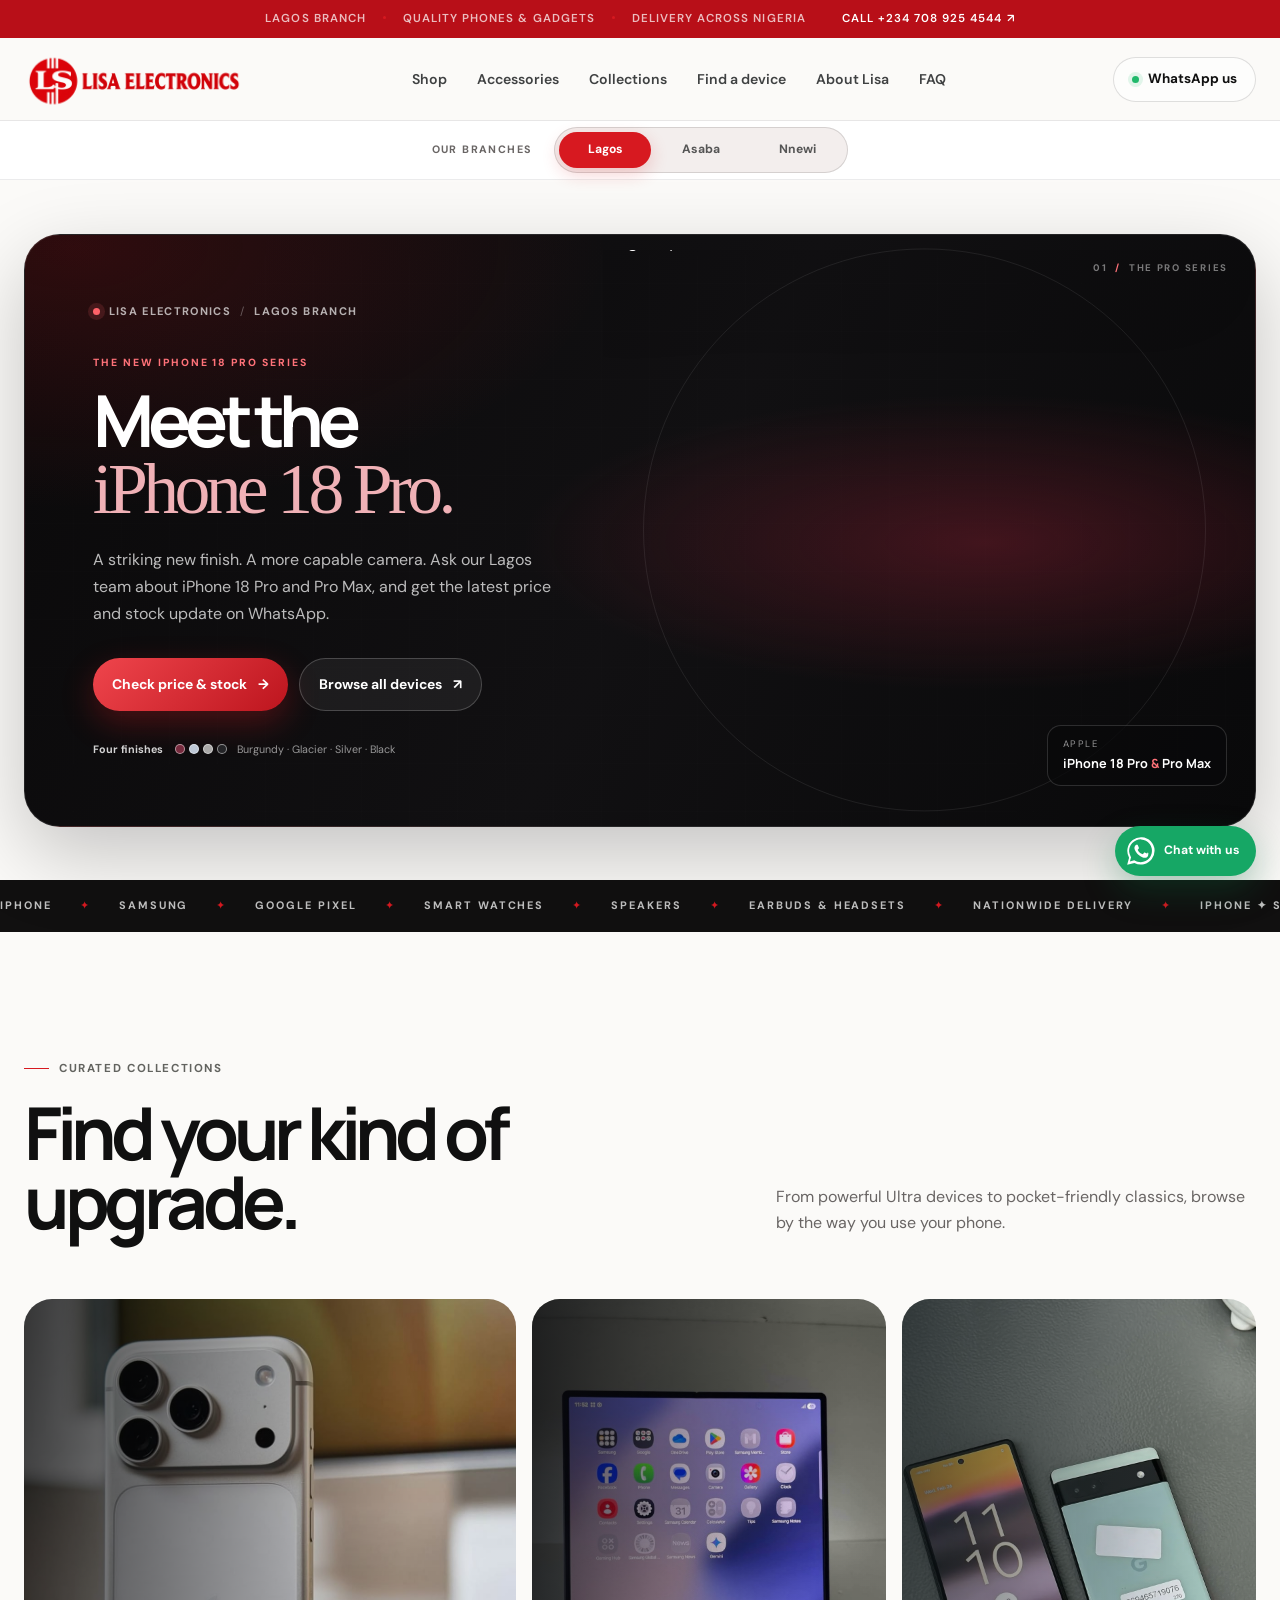
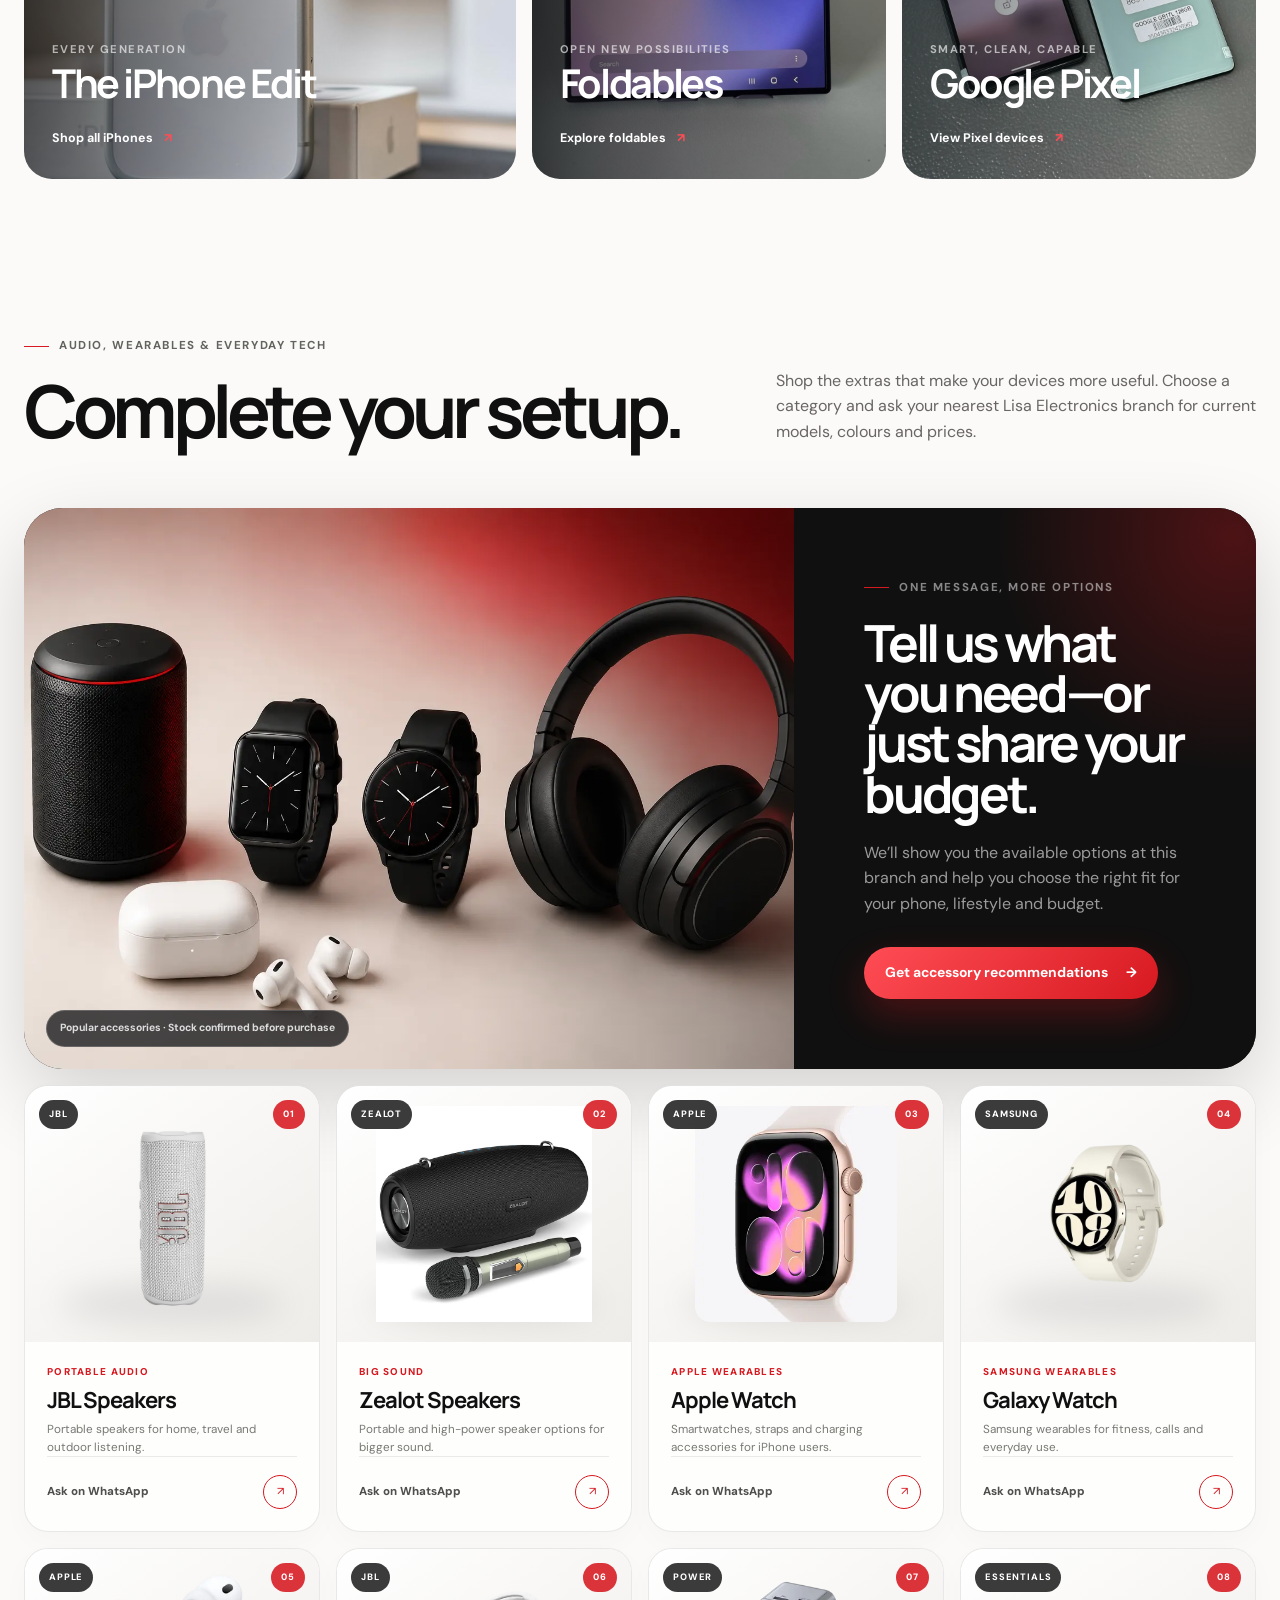
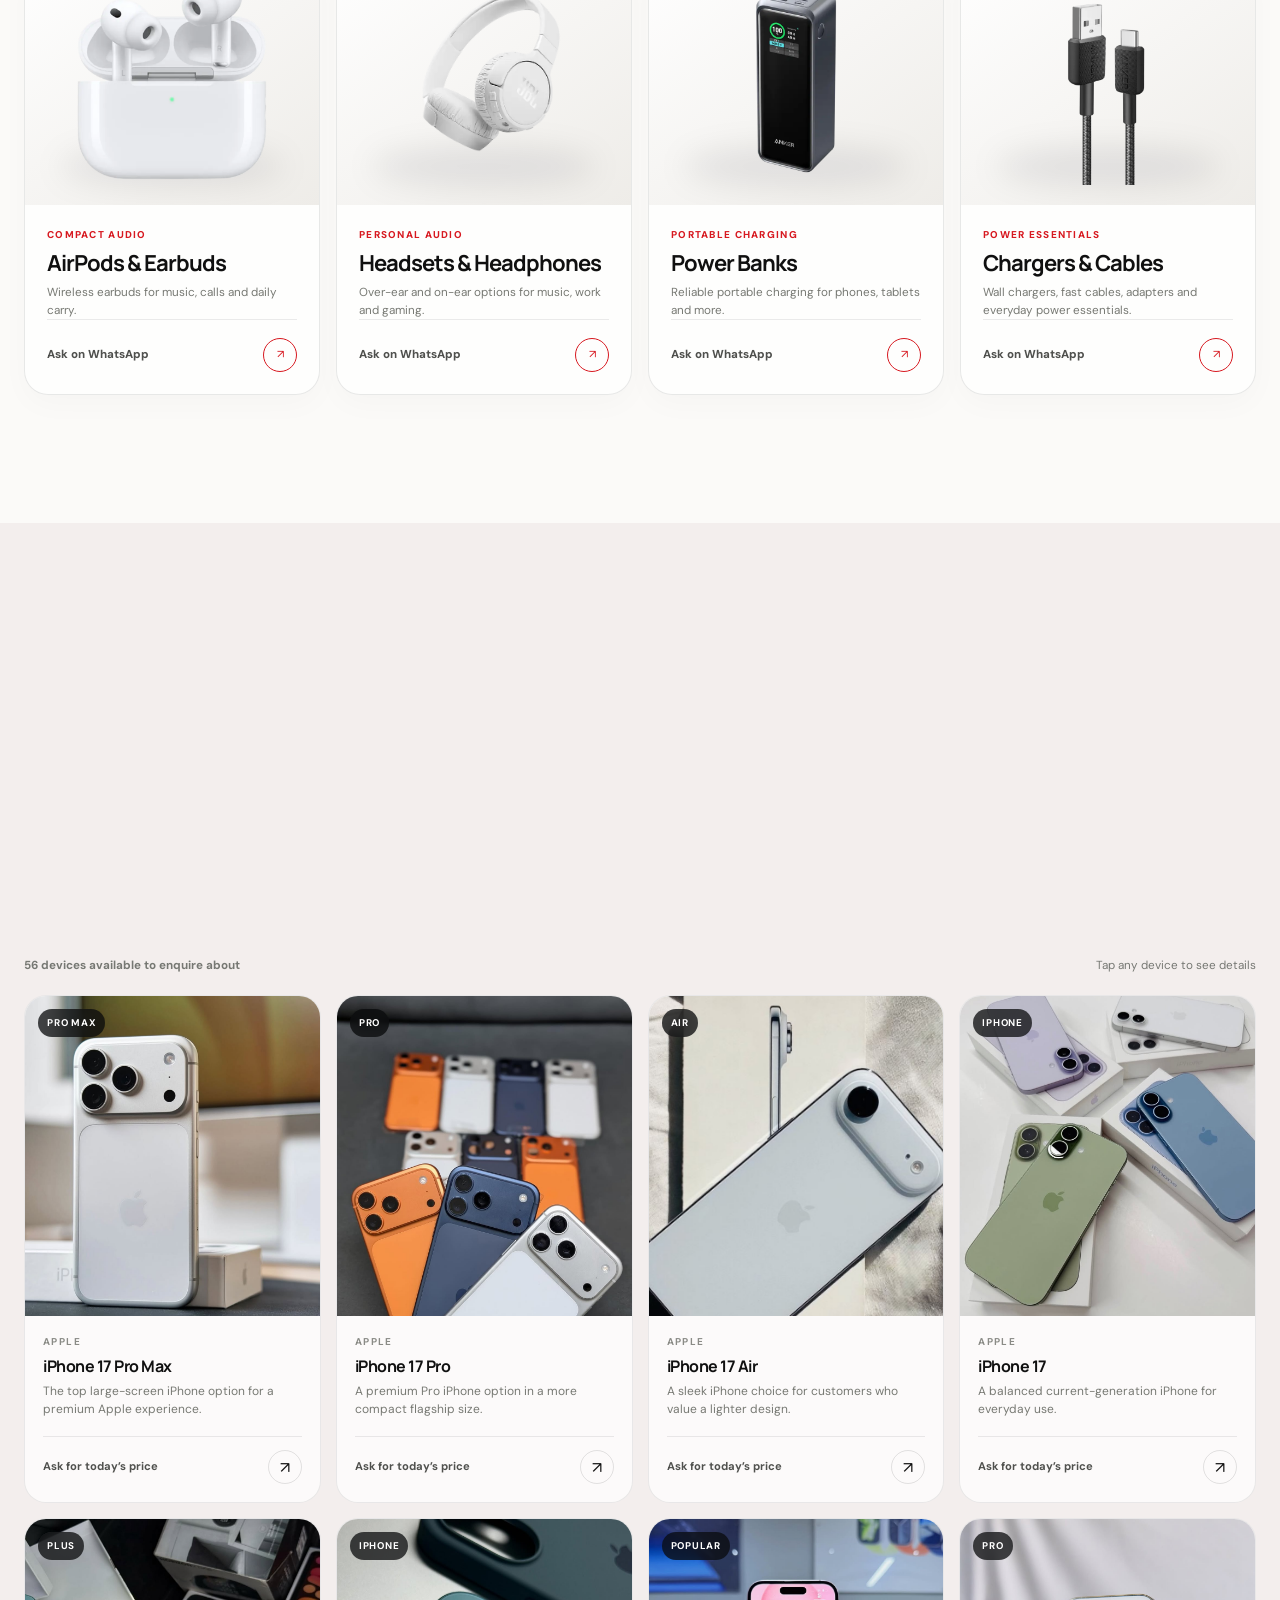
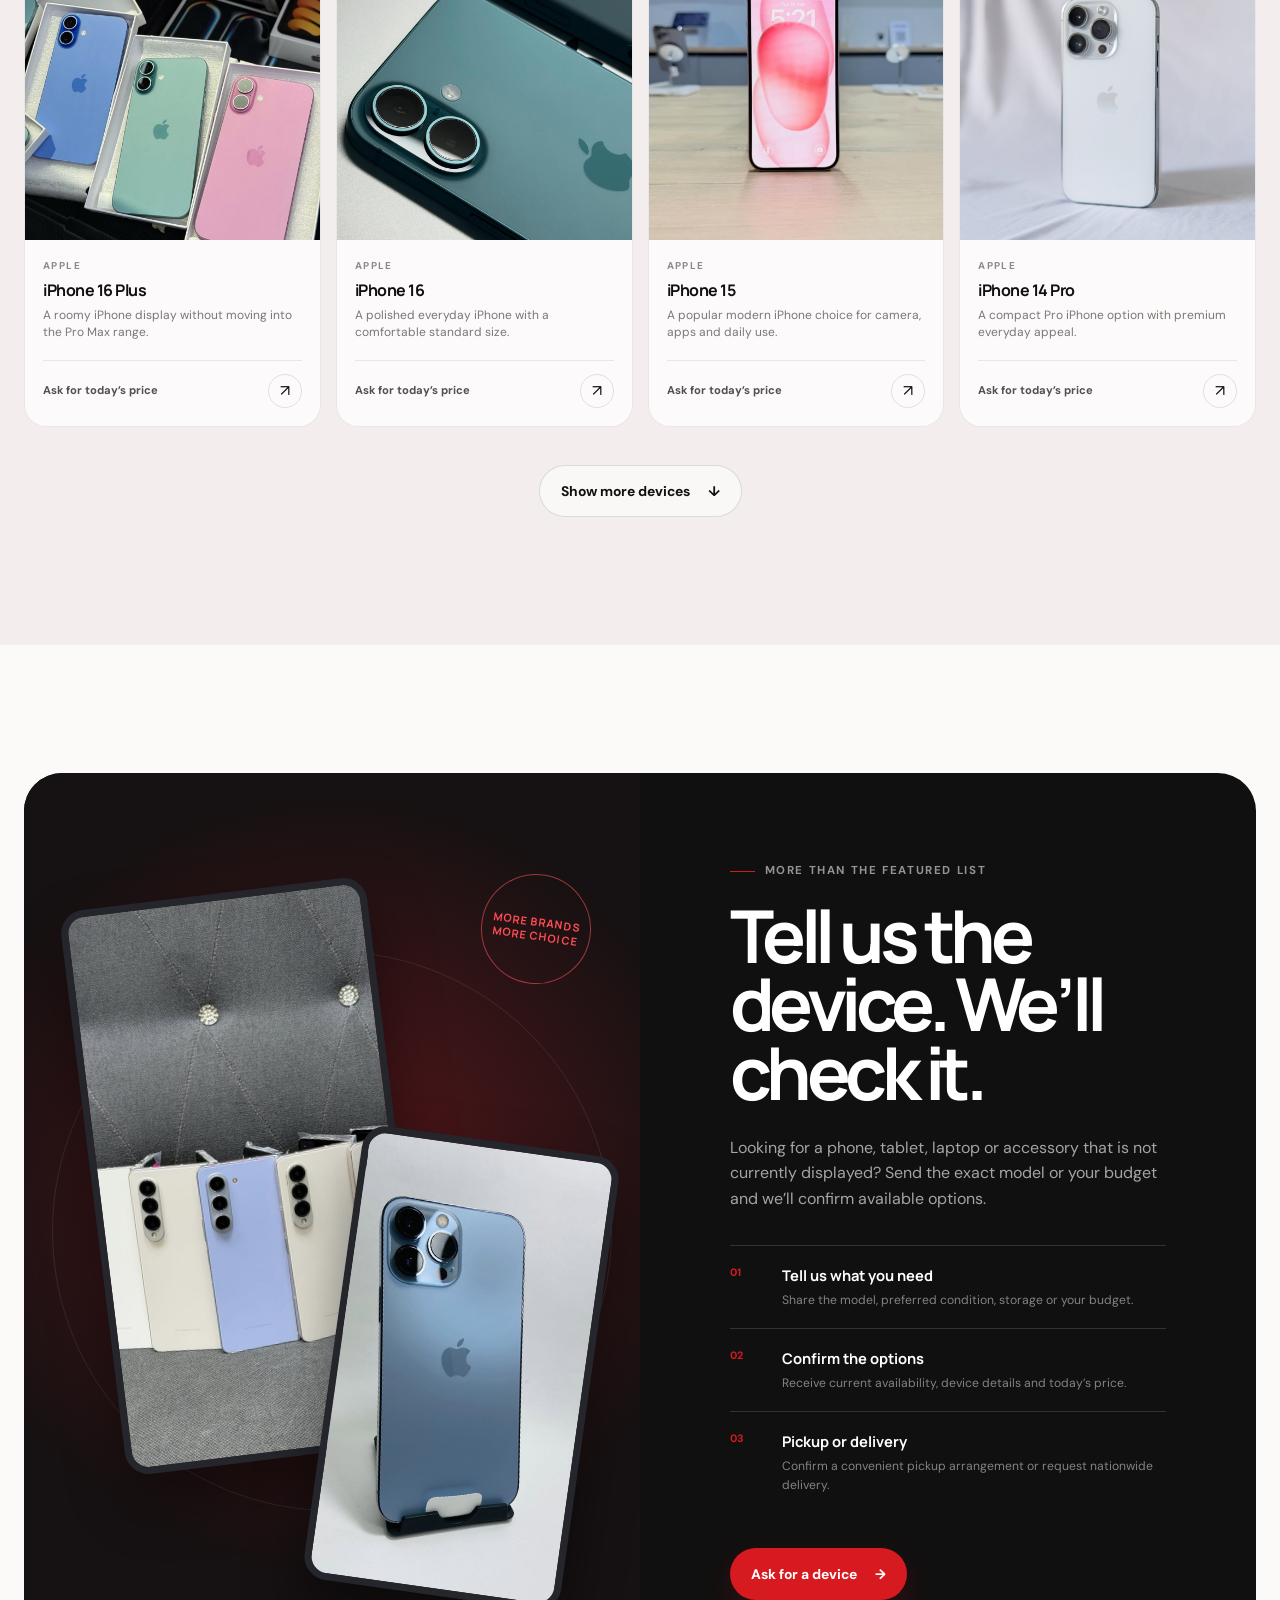
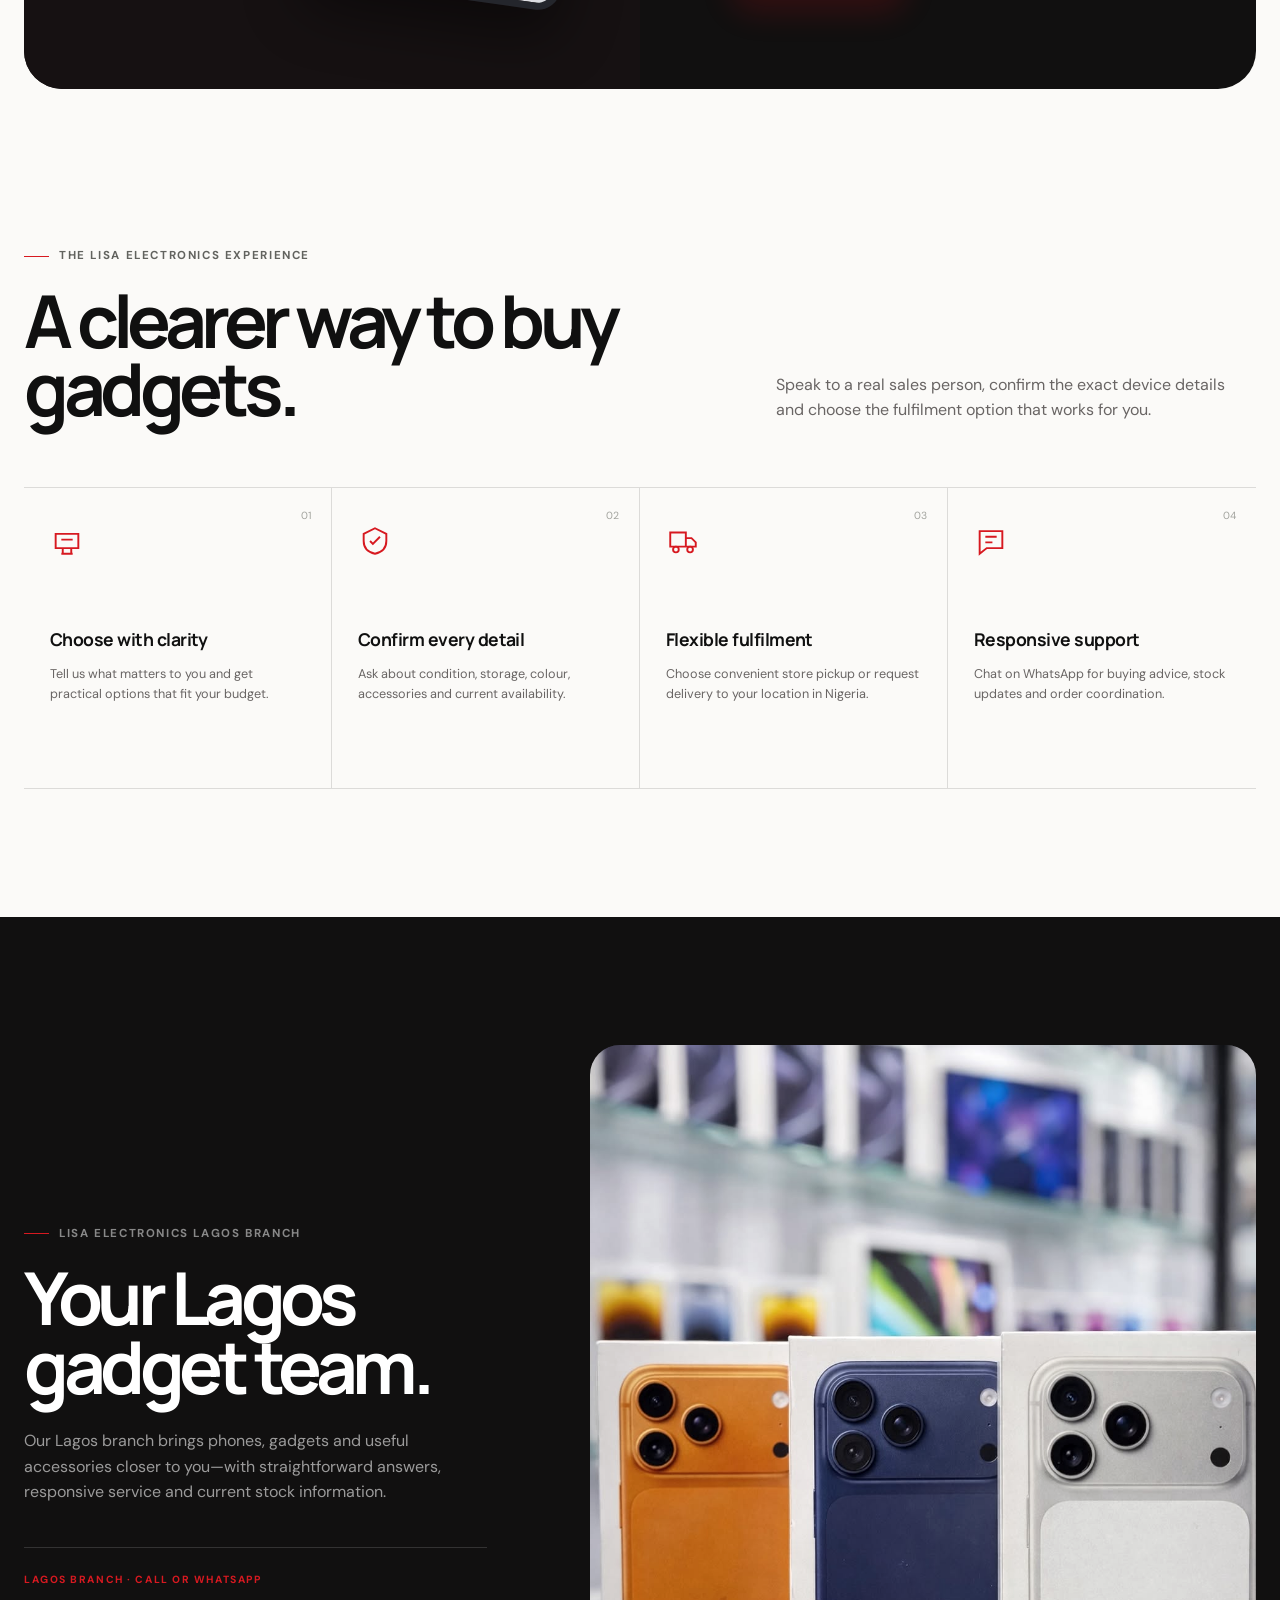
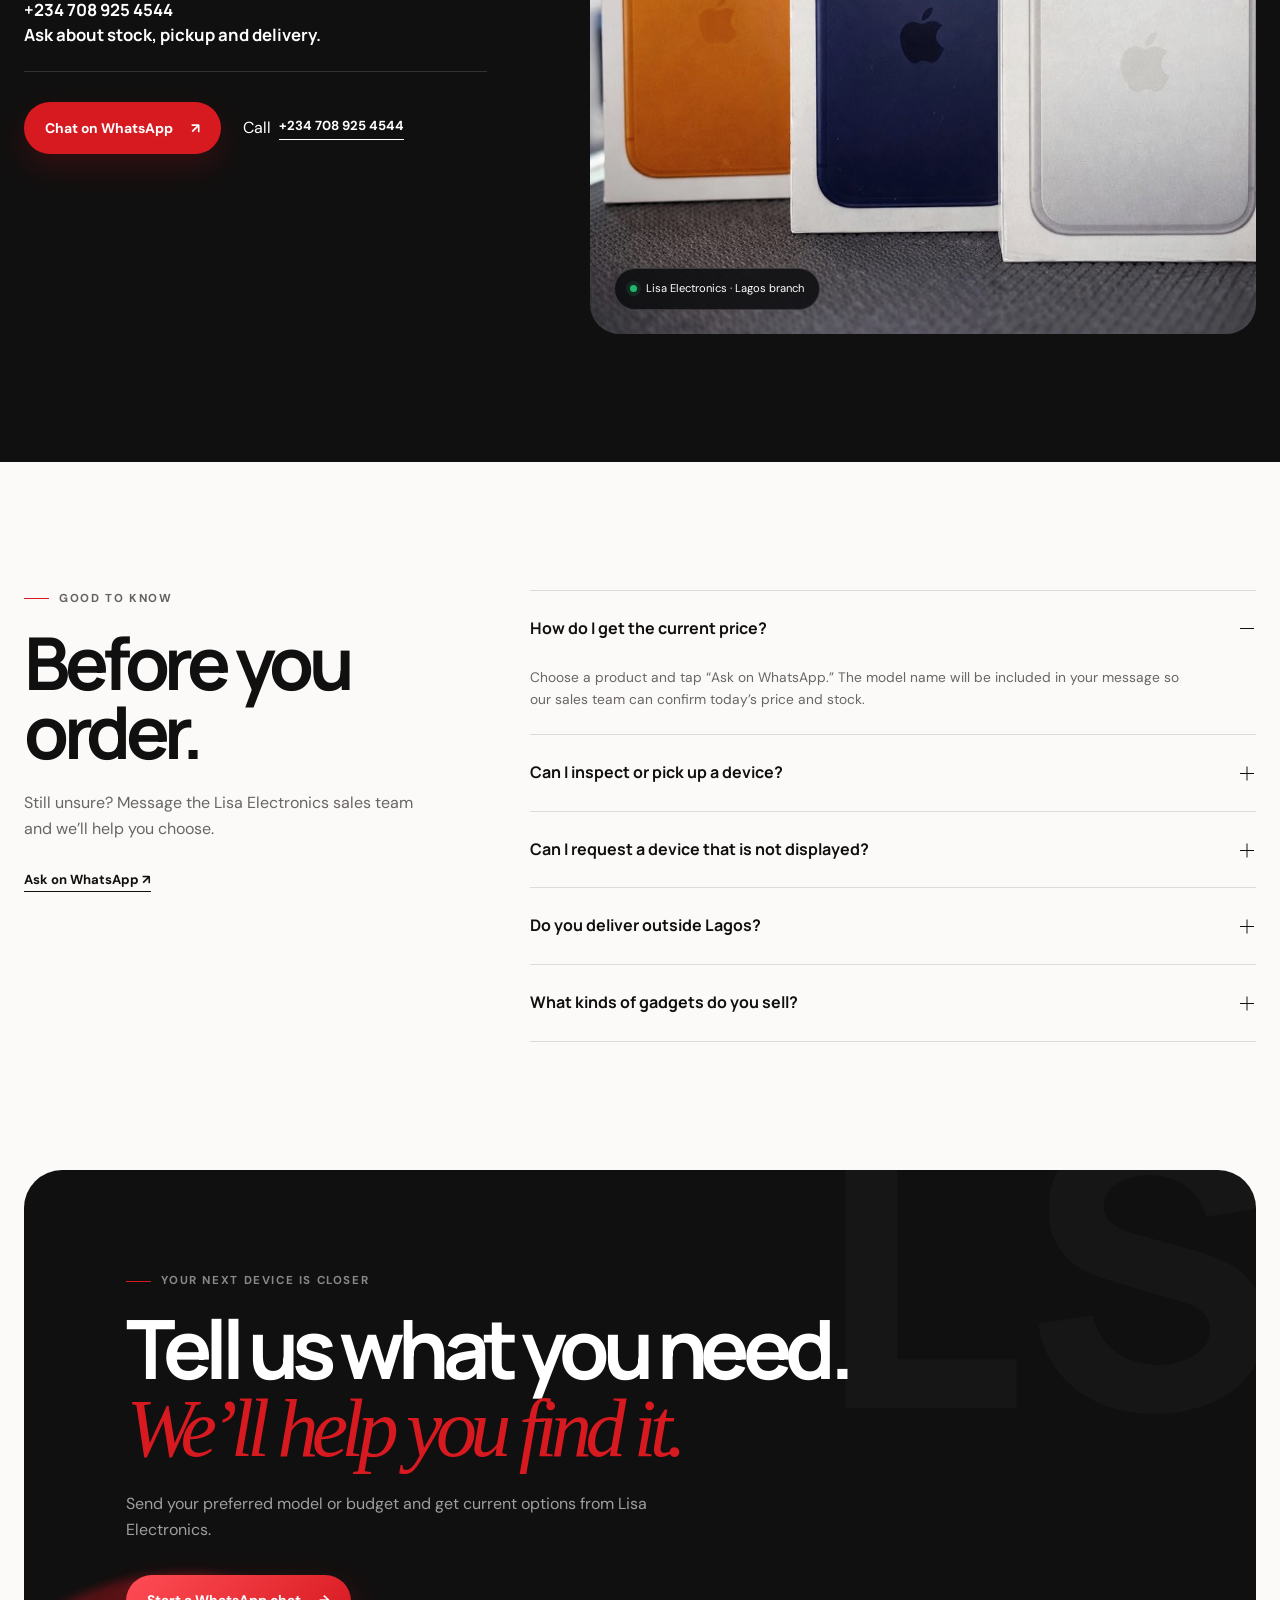
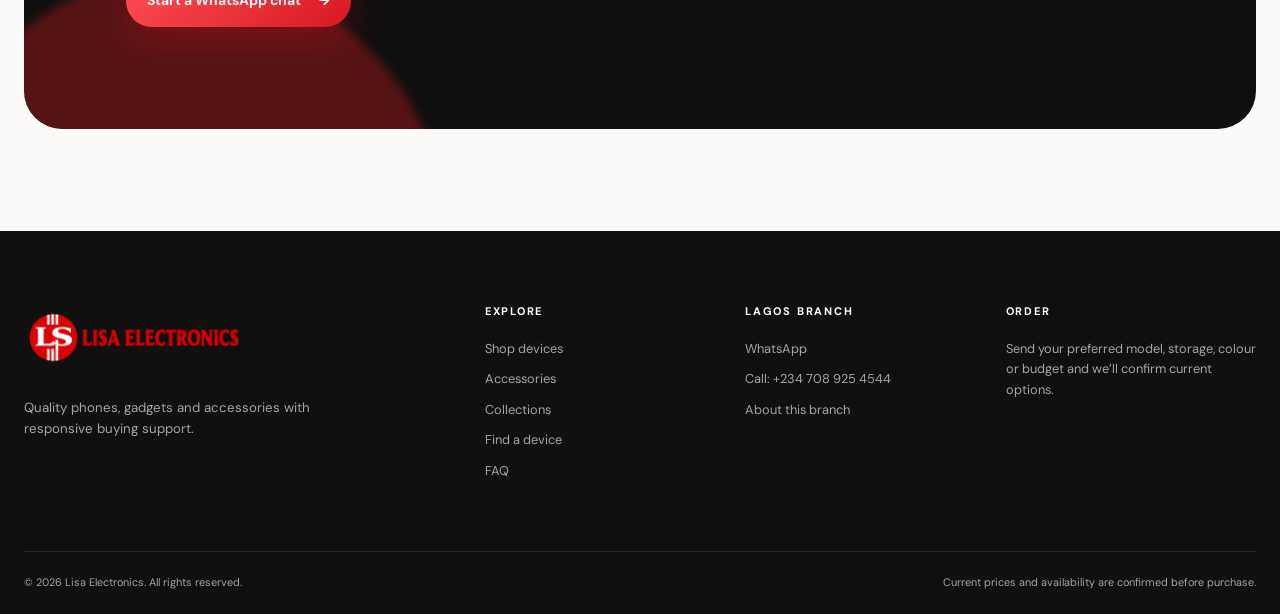
==== commit 4ee24284: "Correct Lagos contact detail on iPhone hero" ====
--- a/index.html
+++ b/index.html
@@ -81,7 +81,7 @@
         </div>
 
         <figure class="iphone18-hero-visual">
-          <div class="iphone18-hero-glow" aria-hidden="true"></div>
+          
           <img src="https://www.apple.com/newsroom/images/2026/09/apple-debuts-iphone-18-pro-and-iphone-18-pro-max/geo/Apple-iPhone-18-Pro-2up-Geo-260909_inline.jpg.large.jpg" alt="Burgundy iPhone 18 Pro and iPhone 18 Pro Max, shown from the front and back" fetchpriority="high">
           <figcaption><span>Apple</span><strong>iPhone 18 Pro <i>&amp;</i> Pro Max</strong></figcaption>
         </figure>
@@ -273,7 +273,7 @@
           <p>Our Lagos branch brings phones, gadgets and useful accessories closer to you—with straightforward answers, responsive service and current stock information.</p>
           <address>
             <span>LAGOS BRANCH · CALL OR WHATSAPP</span>
-            <strong>0916 334 1539<br>Ask about stock, pickup and delivery.</strong>
+            <strong>+234&nbsp;708&nbsp;925&nbsp;4544<br>Ask about stock, pickup and delivery.</strong>
           </address>
           <div class="visit-actions">
             <a class="button button-primary" href="https://wa.me/2347089254544?text=Hello%20Lisa%20Electronics%20Lagos%20branch%2C%20I%20would%20like%20to%20ask%20about%20your%20available%20devices." target="_blank" rel="noopener">Chat on WhatsApp <span aria-hidden="true">↗</span></a>
--- a/style.css
+++ b/style.css
@@ -537,3 +537,109 @@
   *, *::before, *::after { animation-duration: .01ms !important; animation-iteration-count: 1 !important; transition-duration: .01ms !important; }
   .reveal { opacity: 1; transform: none; }
 }
+
+/* Lisa Electronics Lagos: iPhone 18 Pro feature hero */
+.iphone18-hero { padding-block: clamp(28px, 4.2vw, 56px); }
+.iphone18-hero-panel {
+  position: relative;
+  min-height: 590px;
+  display: grid;
+  grid-template-columns: minmax(0, .94fr) minmax(0, 1.06fr);
+  align-items: center;
+  overflow: hidden;
+  isolation: isolate;
+  border: 1px solid rgba(255,255,255,.1);
+  border-radius: 36px;
+  color: #fff;
+  background:
+    radial-gradient(ellipse at 78% 52%, rgba(117,27,43,.5), transparent 34%),
+    radial-gradient(ellipse at 4% 2%, rgba(215,25,32,.18), transparent 32%),
+    linear-gradient(118deg, #0a090a 0%, #111012 52%, #09090a 100%);
+  box-shadow: 0 28px 80px rgba(0,0,0,.22);
+}
+.iphone18-hero-panel::before {
+  content: "";
+  position: absolute;
+  z-index: 0;
+  inset: 0;
+  pointer-events: none;
+  opacity: .2;
+  background-image:
+    linear-gradient(rgba(255,255,255,.035) 1px, transparent 1px),
+    linear-gradient(90deg, rgba(255,255,255,.035) 1px, transparent 1px);
+  background-size: 48px 48px;
+}
+.iphone18-hero-panel::after {
+  content: "";
+  position: absolute;
+  z-index: 0;
+  top: 50%;
+  right: 4%;
+  width: min(44vw, 570px);
+  aspect-ratio: 1;
+  border: 1px solid rgba(255,255,255,.08);
+  border-radius: 50%;
+  transform: translateY(-50%);
+  pointer-events: none;
+}
+.iphone18-hero-copy { position: relative; z-index: 2; padding: clamp(36px, 5.3vw, 74px) 0 clamp(36px, 5.3vw, 74px) clamp(30px, 5.3vw, 74px); }
+.iphone18-hero-kicker { margin: 0 0 35px; display: flex; align-items: center; gap: 9px; color: rgba(255,255,255,.68); font-size: .69rem; font-weight: 700; letter-spacing: .12em; text-transform: uppercase; }
+.iphone18-hero-kicker > span { width: 7px; height: 7px; border-radius: 50%; background: #ff6269; box-shadow: 0 0 0 5px rgba(255,98,105,.14); }
+.iphone18-hero-kicker b { color: rgba(255,255,255,.32); font-weight: 400; }
+.iphone18-hero-eyebrow { margin: 0 0 16px; color: #ff7279; font-size: .65rem; font-weight: 800; letter-spacing: .19em; }
+.iphone18-hero h1 { max-width: 660px; margin: 0 0 24px; color: #fff; font-family: var(--font-display); font-size: clamp(3.1rem, 5.6vw, 5.9rem); font-weight: 700; letter-spacing: -.085em; line-height: .92; }
+.iphone18-hero h1 em { color: #f0b1b6; font-family: Georgia, serif; font-weight: 400; font-style: normal; letter-spacing: -.065em; }
+.iphone18-hero-lead { max-width: 475px; margin: 0; color: rgba(255,255,255,.72); font-size: clamp(.98rem, 1.25vw, 1.1rem); line-height: 1.68; }
+.iphone18-hero-actions { margin-top: 31px; display: flex; flex-wrap: wrap; gap: 11px; }
+.iphone18-hero-actions .button { min-height: 50px; padding-inline: 19px; gap: 11px; }
+.iphone18-hero-actions .button-primary { background: linear-gradient(135deg, #ef454c, #bd151e); box-shadow: 0 12px 32px rgba(215,25,32,.3); }
+.iphone18-hero-actions .button-primary:hover { background: #e12a33; }
+.iphone18-hero-secondary { border-color: rgba(255,255,255,.2); color: #fff; background: rgba(255,255,255,.06); }
+.iphone18-hero-secondary:hover { color: #fff; background: rgba(255,255,255,.13); }
+.iphone18-finishes { margin-top: 30px; display: flex; flex-wrap: wrap; align-items: center; gap: 10px; color: rgba(255,255,255,.62); font-size: .67rem; }
+.iphone18-finish-label { margin-right: 2px; color: rgba(255,255,255,.82); font-weight: 700; }
+.iphone18-finish-swatches { display: inline-flex; align-items: center; gap: 4px; }
+.iphone18-finish-swatches i { width: 10px; height: 10px; border: 1px solid rgba(255,255,255,.5); border-radius: 50%; background: #772b3e; }
+.iphone18-finish-swatches i:nth-child(2) { background: #bec8d6; }
+.iphone18-finish-swatches i:nth-child(3) { background: #aaa9a8; }
+.iphone18-finish-swatches i:nth-child(4) { background: #242427; }
+.iphone18-finish-names { color: rgba(255,255,255,.57); }
+.iphone18-hero-visual { position: relative; z-index: 1; min-width: 0; min-height: 560px; margin: 0; display: grid; place-items: center; overflow: hidden; }
+.iphone18-hero-glow { position: absolute; width: min(38vw, 460px); aspect-ratio: 1; border-radius: 50%; background: radial-gradient(circle, rgba(128,34,51,.55), rgba(85,21,34,.16) 50%, transparent 72%); filter: blur(8px); }
+.iphone18-hero-visual img { position: relative; z-index: 1; display: block; width: min(100%, 640px); height: 560px; object-fit: contain; mix-blend-mode: screen; filter: drop-shadow(0 30px 42px rgba(0,0,0,.42)); transform: scale(1.08); }
+.iphone18-hero-visual figcaption { position: absolute; z-index: 2; right: 28px; bottom: 24px; padding: 11px 15px; display: grid; gap: 2px; border: 1px solid rgba(255,255,255,.15); border-radius: 14px; color: #fff; background: rgba(9,9,10,.72); backdrop-filter: blur(12px); }
+.iphone18-hero-visual figcaption span { color: rgba(255,255,255,.57); font-size: .59rem; letter-spacing: .15em; text-transform: uppercase; }
+.iphone18-hero-visual figcaption strong { font-family: var(--font-display); font-size: .79rem; }
+.iphone18-hero-visual figcaption i { color: #ff7279; font-style: normal; }
+.iphone18-hero-index { position: absolute; z-index: 2; right: 27px; top: 25px; color: rgba(255,255,255,.45); font-size: .6rem; font-weight: 700; letter-spacing: .18em; }
+.iphone18-hero-index i { padding-inline: 4px; color: #ff7279; font-style: normal; }
+
+@media (max-width: 900px) {
+  .iphone18-hero-panel { min-height: 520px; grid-template-columns: minmax(0, 1fr) minmax(270px, .85fr); }
+  .iphone18-hero-copy { padding-left: clamp(25px, 4vw, 42px); }
+  .iphone18-hero h1 { font-size: clamp(2.8rem, 6vw, 4.6rem); }
+  .iphone18-hero-visual { min-height: 490px; }
+  .iphone18-hero-visual img { height: 490px; }
+  .iphone18-hero-panel::after { right: 0; width: 48vw; }
+}
+@media (max-width: 680px) {
+  .iphone18-hero { padding-block: 22px 32px; }
+  .iphone18-hero-panel { min-height: 0; grid-template-columns: 1fr; border-radius: 26px; }
+  .iphone18-hero-copy { padding: 29px 23px 0; }
+  .iphone18-hero-kicker { margin-bottom: 25px; font-size: .6rem; letter-spacing: .09em; }
+  .iphone18-hero-eyebrow { margin-bottom: 14px; font-size: .58rem; }
+  .iphone18-hero h1 { margin-bottom: 18px; font-size: clamp(2.65rem, 12vw, 4rem); line-height: .95; }
+  .iphone18-hero-lead { font-size: .95rem; }
+  .iphone18-hero-actions { margin-top: 24px; flex-direction: column; align-items: stretch; }
+  .iphone18-hero-actions .button { width: 100%; justify-content: space-between; }
+  .iphone18-finishes { margin-top: 23px; gap: 8px; font-size: .61rem; }
+  .iphone18-hero-visual { min-height: 350px; margin-top: -8px; }
+  .iphone18-hero-visual img { width: min(100%, 430px); height: 350px; transform: scale(1.06); }
+  .iphone18-hero-visual figcaption { right: 13px; bottom: 13px; padding: 9px 11px; }
+  .iphone18-hero-index { right: 16px; top: 15px; }
+  .iphone18-hero-panel::after { top: 73%; right: 10%; width: 74vw; }
+}
+@media (prefers-reduced-motion: reduce) {
+  .iphone18-hero-actions .button { transition: none; }
+}
+
